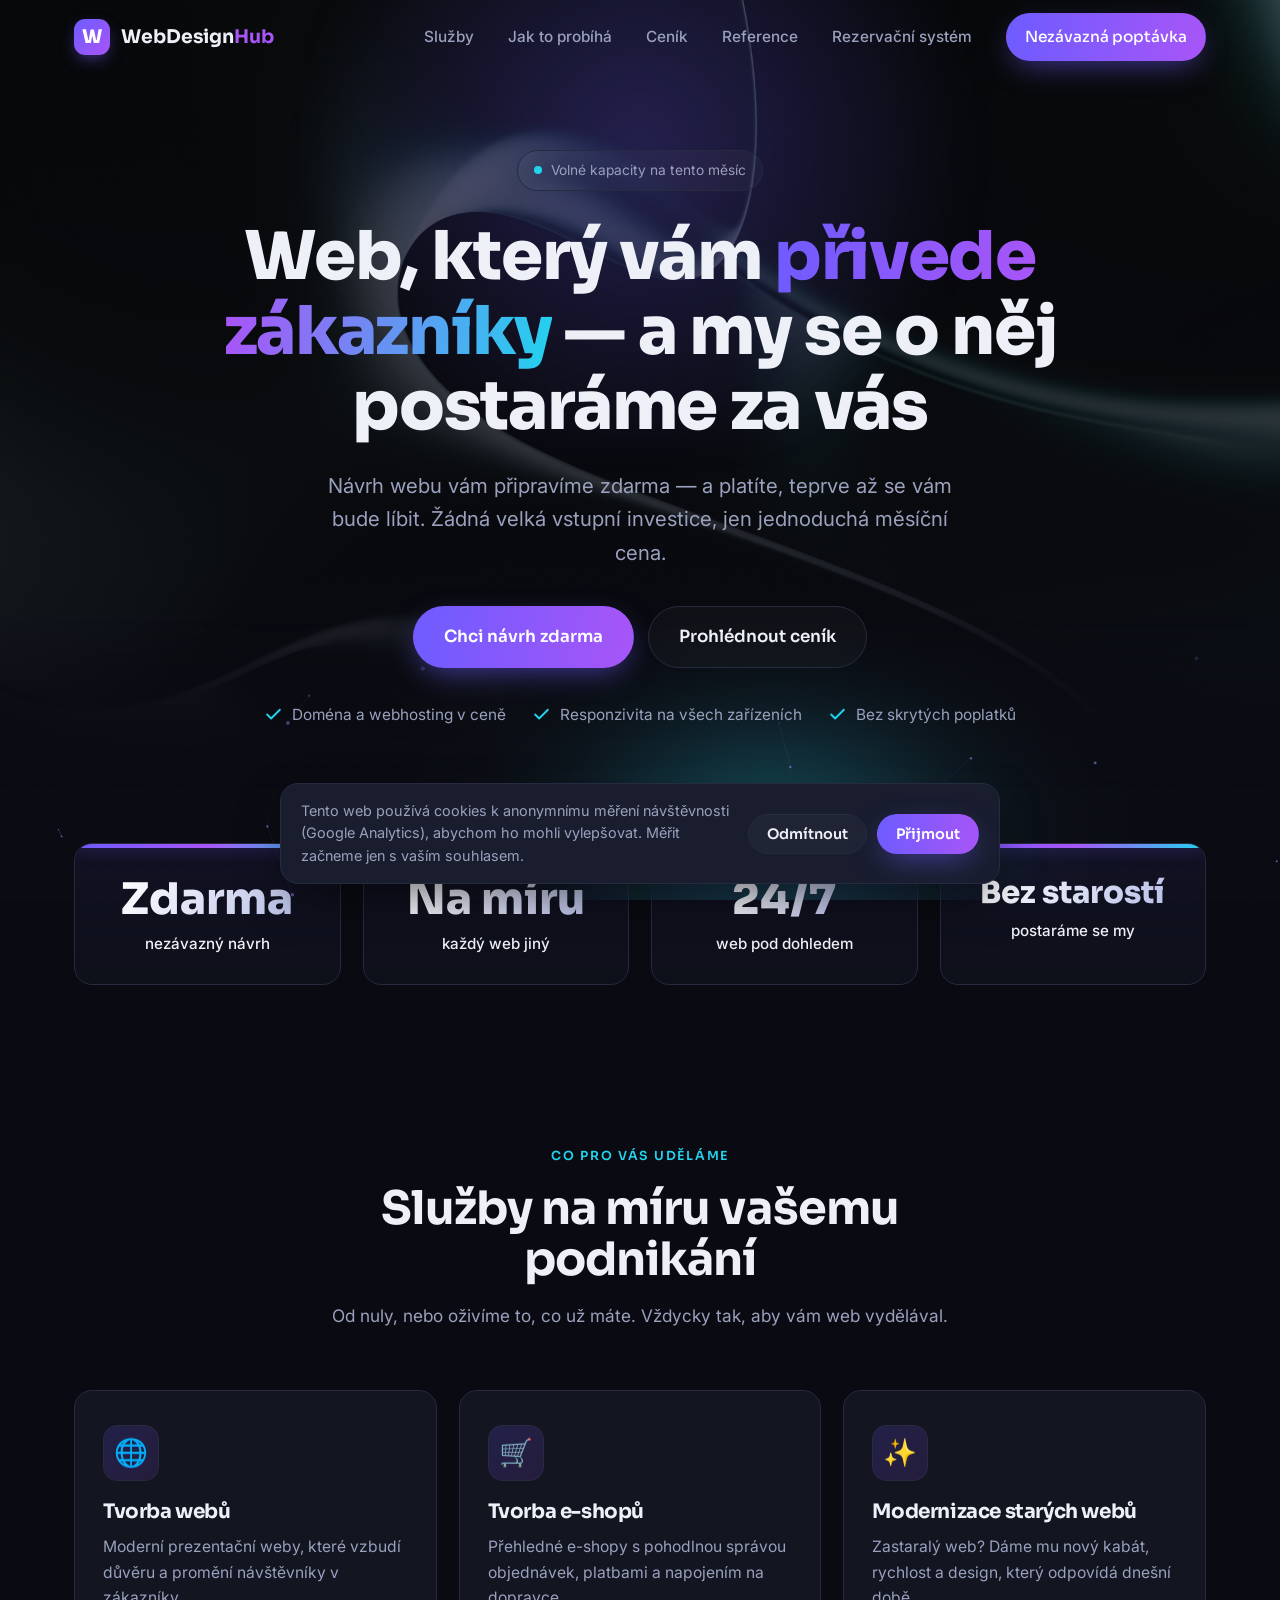
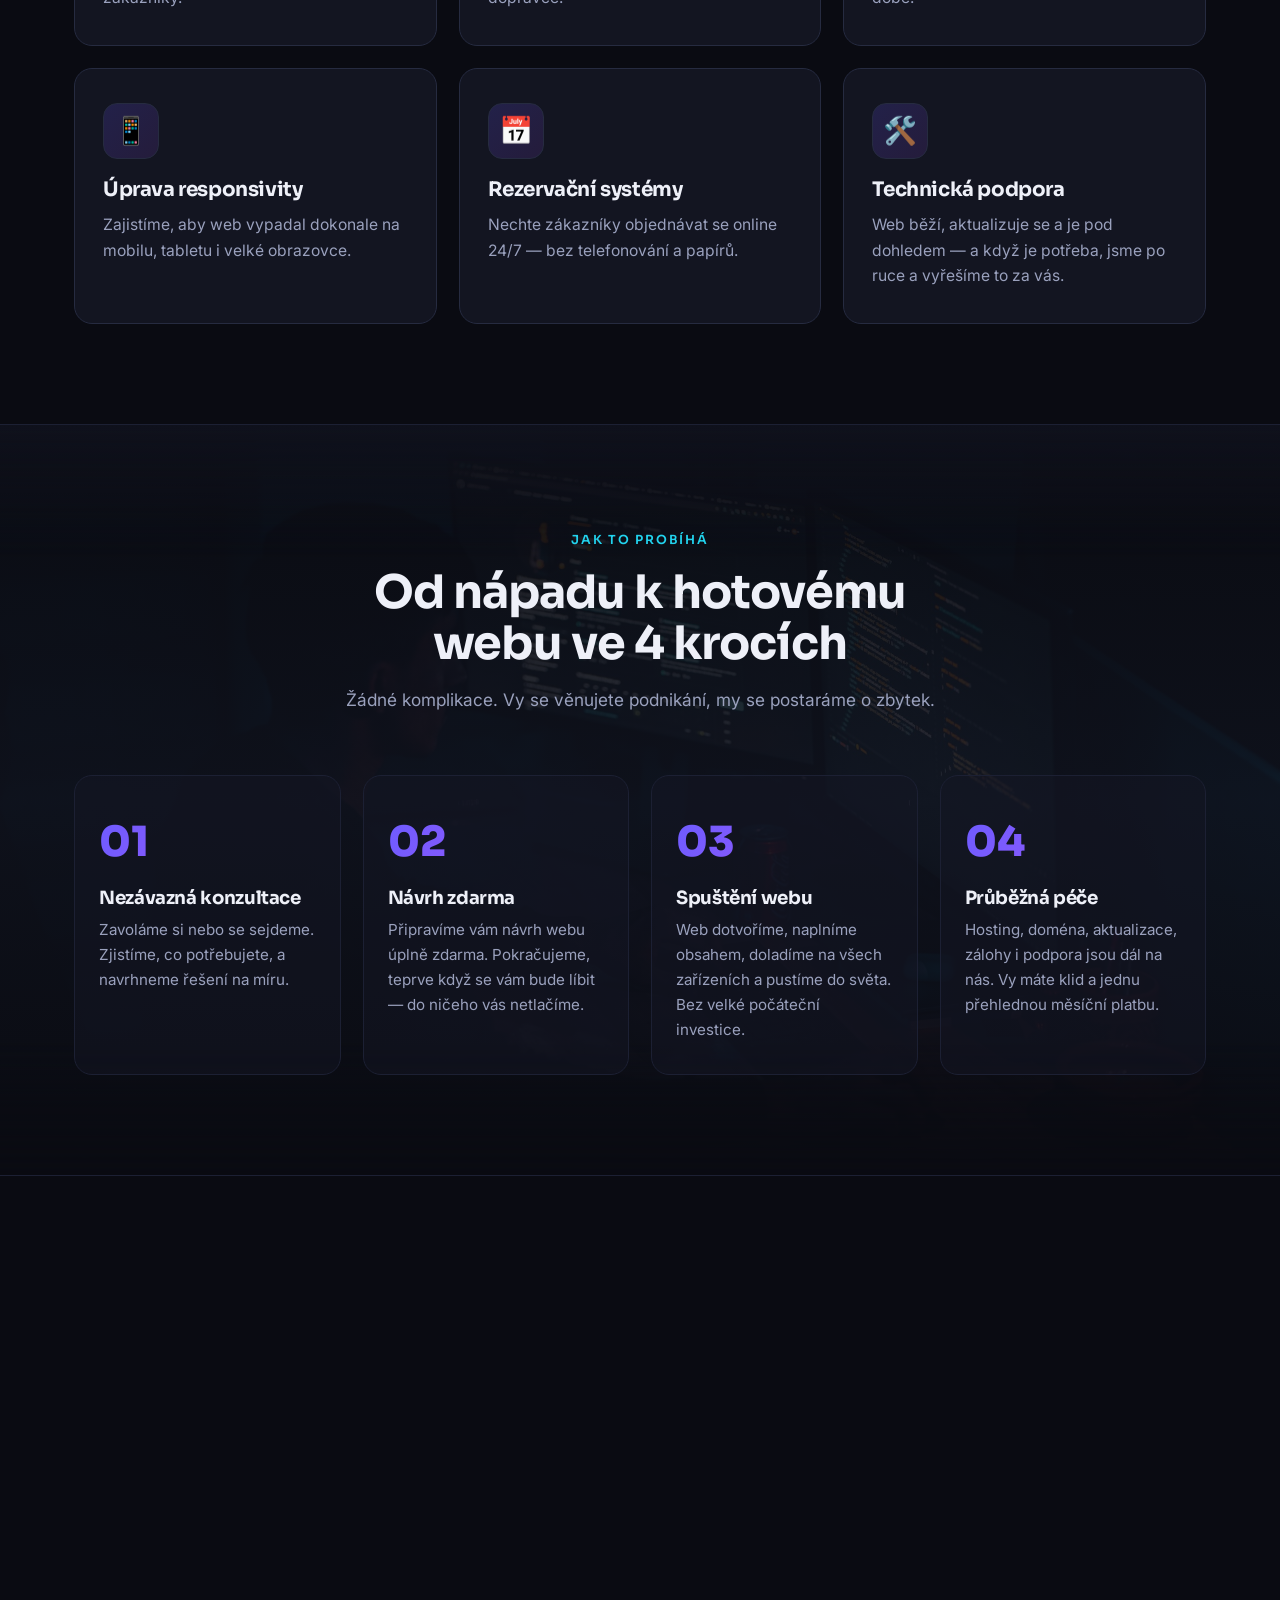
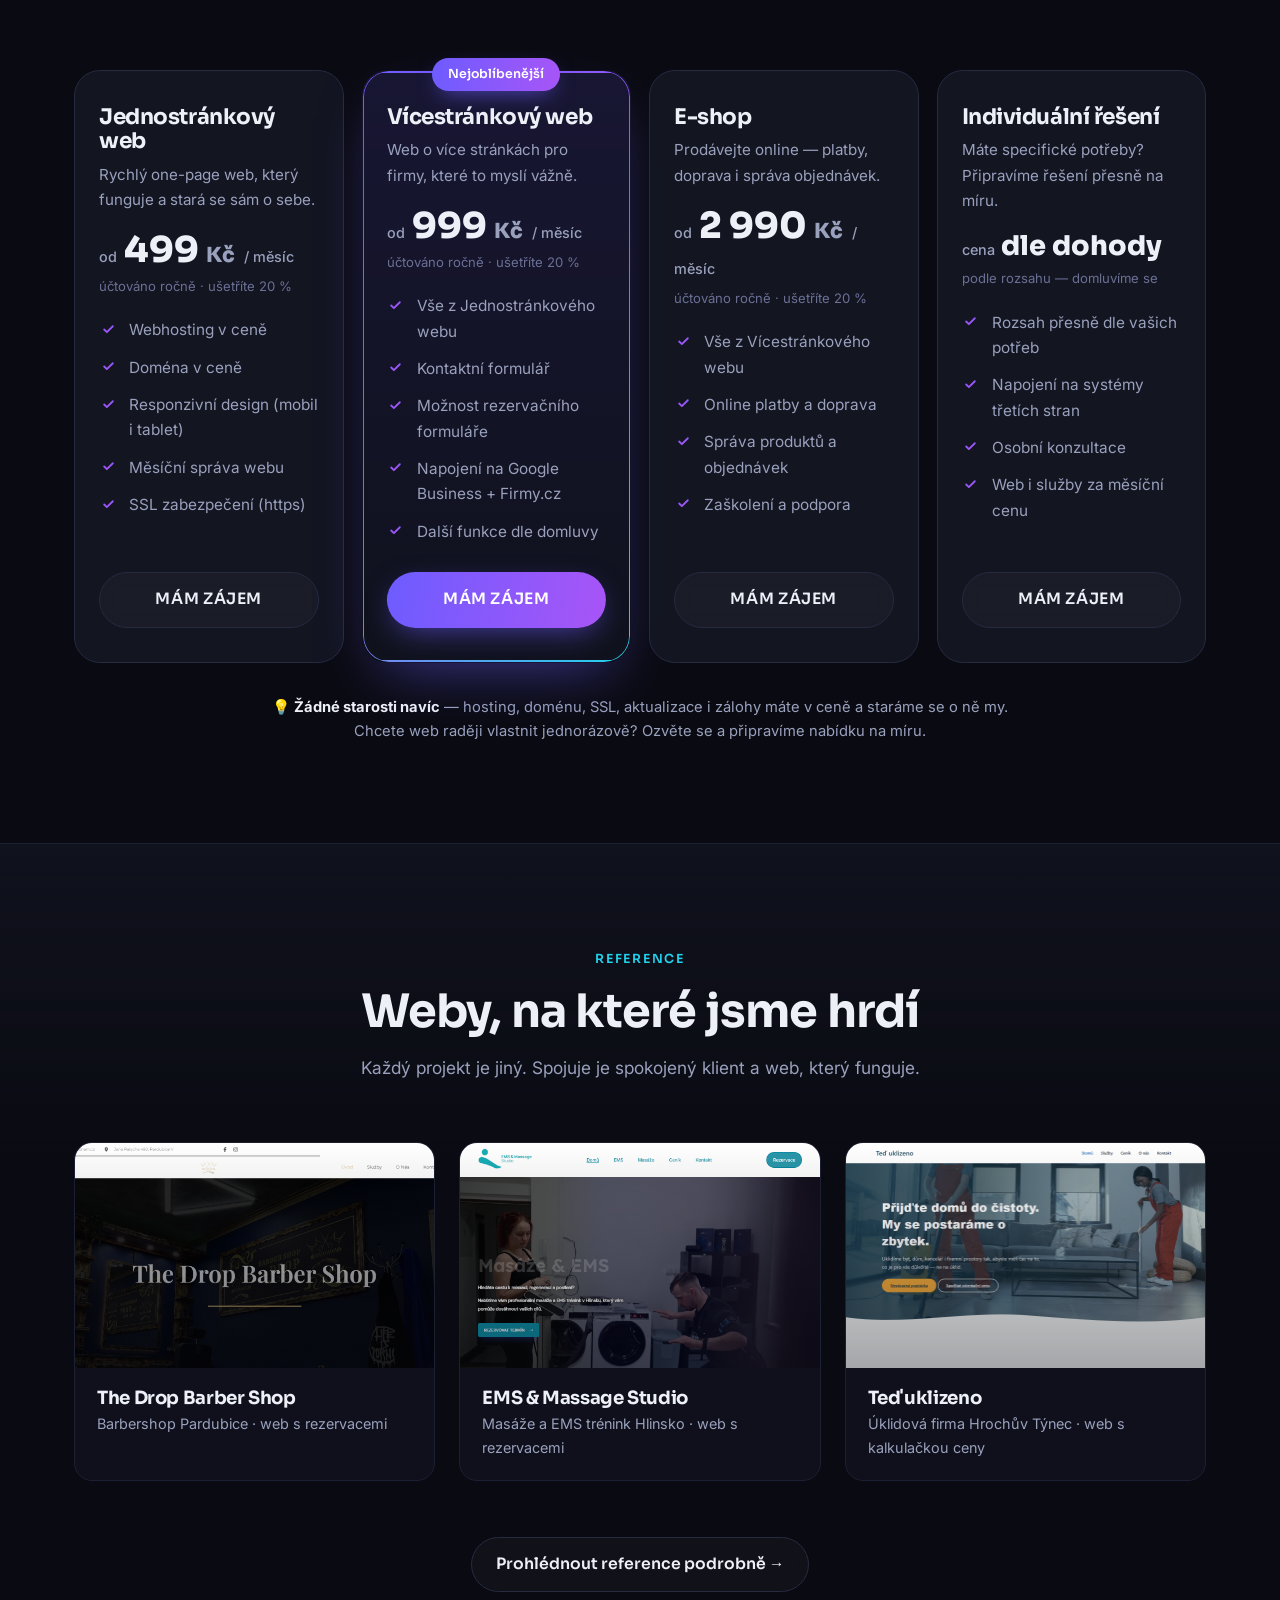
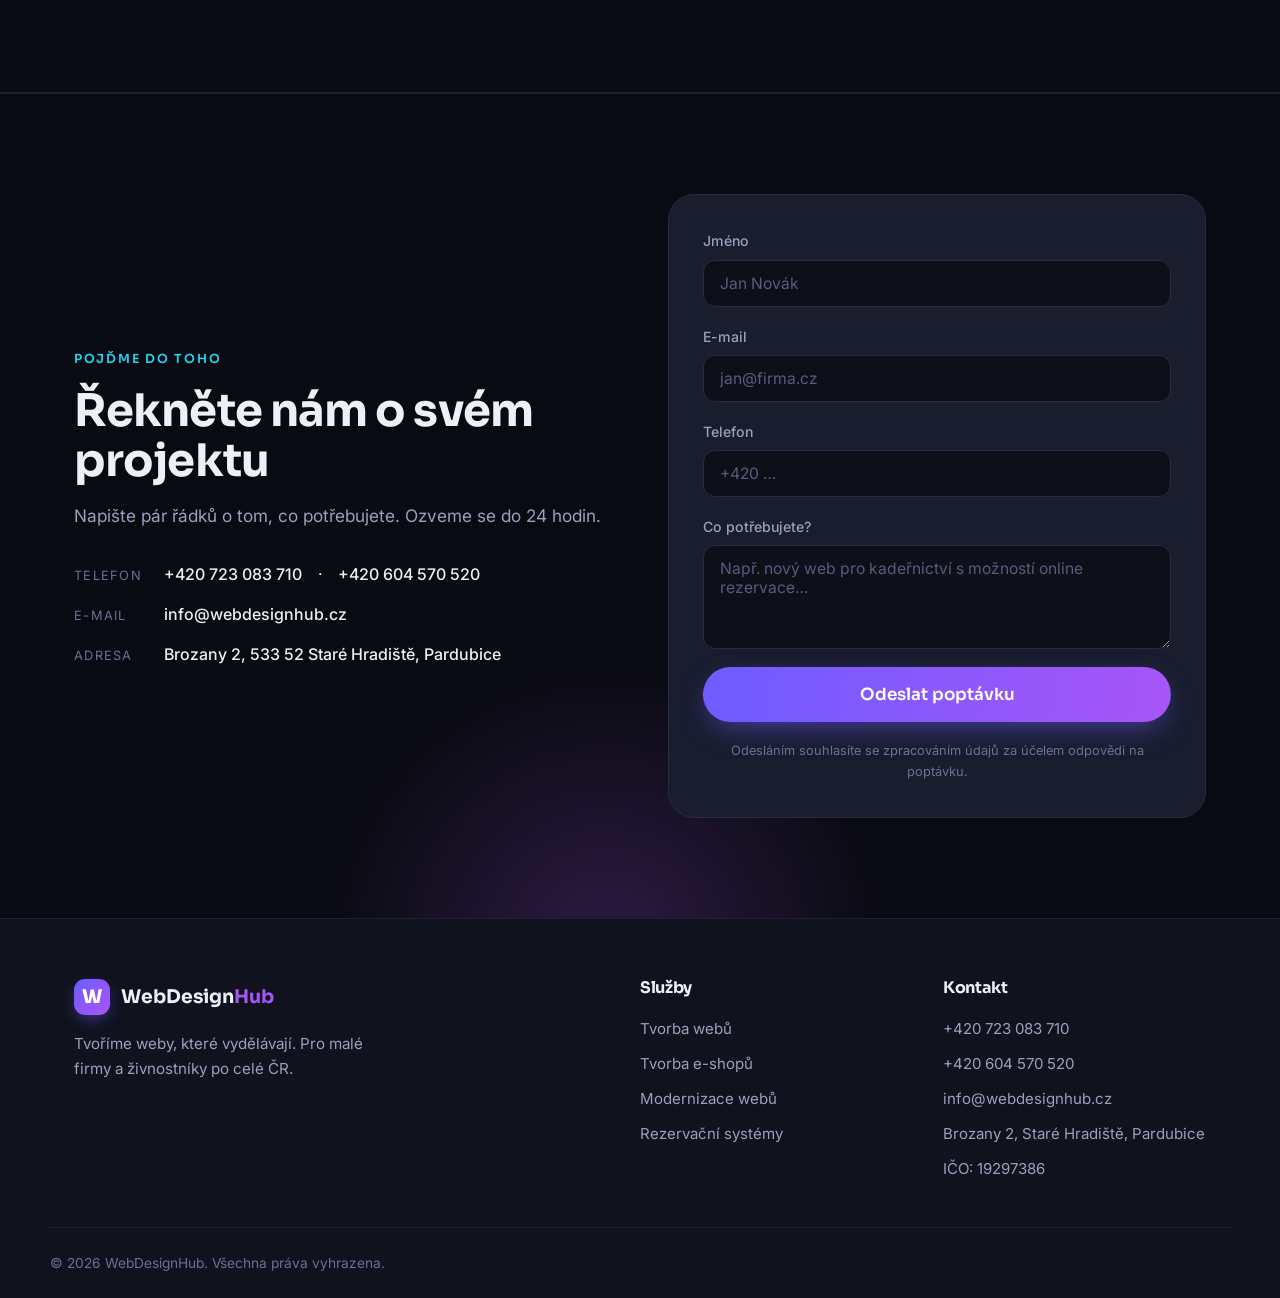
==== index.html @ 59ace0f0 "Reference: nova podstranka s weby v ramecku notebooku a mobilu - reference.html: kazdy web v ramecku" ====
<!DOCTYPE html>
<html lang="cs">
<head>
  <meta charset="UTF-8" />
  <meta name="viewport" content="width=device-width, initial-scale=1.0" />

  <!-- Google Consent Mode v2 (výchozí: odmítnuto) + GA4 -->
  <script>
    window.dataLayer = window.dataLayer || [];
    function gtag(){dataLayer.push(arguments);}
    gtag('consent', 'default', {
      'ad_storage': 'denied',
      'ad_user_data': 'denied',
      'ad_personalization': 'denied',
      'analytics_storage': 'denied',
      'wait_for_update': 500
    });
    // obnovit dřívější souhlas z tohoto prohlížeče
    try {
      if (localStorage.getItem('wdh_consent') === 'granted') {
        gtag('consent', 'update', {
          'ad_storage': 'granted', 'ad_user_data': 'granted',
          'ad_personalization': 'granted', 'analytics_storage': 'granted'
        });
      }
    } catch (e) {}
  </script>
  <script async src="https://www.googletagmanager.com/gtag/js?id=G-8NW5BPCKP9"></script>
  <script>
    gtag('js', new Date());
    gtag('config', 'G-8NW5BPCKP9');
  </script>

  <title>WebDesignHub — Weby, které přivádějí zákazníky | Tvorba webů Pardubice</title>
  <meta name="description" content="Weby a e-shopy pro malé firmy a živnostníky jako služba — hosting, správa i podpora za pevnou měsíční cenu. Nezávazný návrh zdarma. Už od 499 Kč/měsíc." />
  <link rel="canonical" href="https://webdesignhub.cz/" />
  <meta name="robots" content="index, follow, max-image-preview:large, max-snippet:-1" />
  <meta name="author" content="WebDesignHub" />
  <meta name="theme-color" content="#6d5cff" />

  <!-- Open Graph (Facebook, Messenger, LinkedIn…) -->
  <meta property="og:type" content="website" />
  <meta property="og:locale" content="cs_CZ" />
  <meta property="og:site_name" content="WebDesignHub" />
  <meta property="og:title" content="WebDesignHub — Weby, které přivádějí zákazníky" />
  <meta property="og:description" content="Weby a e-shopy pro malé firmy a živnostníky jako služba — hosting, správa i podpora za pevnou měsíční cenu. Nezávazný návrh zdarma. Už od 499 Kč/měsíc." />
  <meta property="og:url" content="https://webdesignhub.cz/" />
  <meta property="og:image" content="https://webdesignhub.cz/og-image.jpg" />
  <meta property="og:image:width" content="1200" />
  <meta property="og:image:height" content="630" />
  <meta property="og:image:alt" content="WebDesignHub — tvorba webů a e-shopů" />

  <!-- Twitter/X card -->
  <meta name="twitter:card" content="summary_large_image" />
  <meta name="twitter:title" content="WebDesignHub — Weby, které přivádějí zákazníky" />
  <meta name="twitter:description" content="Weby a e-shopy pro malé firmy a živnostníky jako služba. Nezávazný návrh zdarma. Už od 499 Kč/měsíc." />
  <meta name="twitter:image" content="https://webdesignhub.cz/og-image.jpg" />

  <!-- Geo -->
  <meta name="geo.region" content="CZ-53" />
  <meta name="geo.placename" content="Staré Hradiště, Pardubice" />
  <meta name="geo.position" content="50.0797;15.7906" />
  <meta name="ICBM" content="50.0797, 15.7906" />

  <link rel="icon" href="favicon.ico" sizes="any" />
  <link rel="icon" href="favicon.svg" type="image/svg+xml" />
  <link rel="icon" type="image/png" sizes="48x48" href="favicon-48.png" />
  <link rel="icon" type="image/png" sizes="96x96" href="favicon-96.png" />
  <link rel="apple-touch-icon" href="apple-touch-icon.png" />
  <link rel="preconnect" href="https://fonts.googleapis.com" />
  <link rel="preconnect" href="https://fonts.gstatic.com" crossorigin />
  <link href="https://fonts.googleapis.com/css2?family=Sora:wght@400;500;600;700;800&family=Inter:wght@400;500;600&display=swap" rel="stylesheet" />
  <link rel="stylesheet" href="assets/style.css?v=auto" />

  <!-- Strukturovaná data: lokální firma (Google rich results / lokální SEO) -->
  <script type="application/ld+json">
  {
    "@context": "https://schema.org",
    "@type": "ProfessionalService",
    "@id": "https://webdesignhub.cz/#organization",
    "name": "WebDesignHub",
    "url": "https://webdesignhub.cz/",
    "image": "https://webdesignhub.cz/og-image.jpg",
    "logo": "https://webdesignhub.cz/apple-touch-icon.png",
    "description": "Tvorba webů a e-shopů pro malé firmy a živnostníky jako služba — hosting, správa i podpora za pevnou měsíční cenu. Nezávazný návrh zdarma, už od 499 Kč/měsíc.",
    "telephone": "+420723083710",
    "email": "info@webdesignhub.cz",
    "priceRange": "od 499 Kč/měsíc",
    "currenciesAccepted": "CZK",
    "address": {
      "@type": "PostalAddress",
      "streetAddress": "Brozany 2",
      "addressLocality": "Staré Hradiště",
      "postalCode": "533 52",
      "addressRegion": "Pardubický kraj",
      "addressCountry": "CZ"
    },
    "geo": {
      "@type": "GeoCoordinates",
      "latitude": 50.0797,
      "longitude": 15.7906
    },
    "areaServed": {
      "@type": "Country",
      "name": "Česká republika"
    },
    "sameAs": [
      "https://www.instagram.com/webdesignhub.cz/",
      "https://www.facebook.com/profile.php?id=100093516031853"
    ],
    "identifier": {
      "@type": "PropertyValue",
      "name": "IČO",
      "value": "19297386"
    },
    "hasOfferCatalog": {
      "@type": "OfferCatalog",
      "name": "Služby WebDesignHub",
      "itemListElement": [
        { "@type": "Offer", "itemOffered": { "@type": "Service", "name": "Tvorba webů" } },
        { "@type": "Offer", "itemOffered": { "@type": "Service", "name": "Tvorba e-shopů" } },
        { "@type": "Offer", "itemOffered": { "@type": "Service", "name": "Modernizace starých webů" } },
        { "@type": "Offer", "itemOffered": { "@type": "Service", "name": "Rezervační systémy" } },
        { "@type": "Offer", "itemOffered": { "@type": "Service", "name": "Technická podpora webů" } }
      ]
    }
  }
  </script>
</head>
<body>

  <!-- ===== Animated background ===== -->
  <div class="bg" aria-hidden="true">
    <div class="bg__grid"></div>
    <div class="bg__aurora bg__aurora--1"></div>
    <div class="bg__aurora bg__aurora--2"></div>
    <div class="bg__aurora bg__aurora--3"></div>
    <canvas class="bg__canvas" id="fx"></canvas>
    <div class="bg__noise"></div>
    <div class="bg__spot" id="spot"></div>
  </div>

  <!-- ===== Navigation ===== -->
  <header class="nav" id="nav">
    <div class="container nav__inner">
      <a href="#top" class="brand">
        <span class="brand__mark">W</span>
        <span class="brand__text">WebDesign<strong>Hub</strong></span>
      </a>
      <nav class="nav__links" id="navLinks">
        <a href="#sluzby">Služby</a>
        <a href="#proces">Jak to probíhá</a>
        <a href="#cenik">Ceník</a>
        <a href="reference.html">Reference</a>
        <a href="rezervace.html">Rezervační systém</a>
        <a href="#kontakt" class="btn btn--sm btn--primary">Nezávazná poptávka</a>
      </nav>
      <button class="nav__toggle" id="navToggle" aria-label="Menu">
        <span></span><span></span><span></span>
      </button>
    </div>
  </header>

  <!-- ===== Hero ===== -->
  <section class="hero" id="top">
    <div class="hero__photo" aria-hidden="true"></div>
    <div class="hero__glow"></div>
    <div class="container hero__inner">
      <div class="hero__badge reveal">
        <span class="dot"></span> Volné kapacity na tento měsíc
      </div>
      <h1 class="hero__title reveal">
        Web, který vám <span class="grad">přivede zákazníky</span> — a my se o něj postaráme za vás
      </h1>
      <p class="hero__lead reveal">
        Návrh webu vám připravíme zdarma — a platíte, teprve až se vám bude líbit.
        Žádná velká vstupní investice, jen jednoduchá měsíční cena.
      </p>
      <div class="hero__cta reveal">
        <a href="#kontakt" class="btn btn--primary btn--lg">Chci návrh zdarma</a>
        <a href="#cenik" class="btn btn--ghost btn--lg">Prohlédnout ceník</a>
      </div>
      <ul class="hero__points reveal">
        <li><svg viewBox="0 0 24 24"><path d="M20 6 9 17l-5-5"/></svg> Doména a webhosting v ceně</li>
        <li><svg viewBox="0 0 24 24"><path d="M20 6 9 17l-5-5"/></svg> Responzivita na všech zařízeních</li>
        <li><svg viewBox="0 0 24 24"><path d="M20 6 9 17l-5-5"/></svg> Bez skrytých poplatků</li>
      </ul>
    </div>
  </section>

  <!-- ===== Stats ===== -->
  <section class="stats">
    <div class="container stats__grid">
      <div class="stat reveal"><span class="stat__num">Zdarma</span><p>nezávazný návrh</p></div>
      <div class="stat reveal"><span class="stat__num">Na míru</span><p>každý web jiný</p></div>
      <div class="stat reveal"><span class="stat__num">24/7</span><p>web pod dohledem</p></div>
      <div class="stat reveal"><span class="stat__num stat__num--word">Bez starostí</span><p>postaráme se my</p></div>
    </div>
  </section>

  <!-- ===== Services ===== -->
  <section class="section" id="sluzby">
    <div class="container">
      <div class="section__head reveal">
        <span class="eyebrow">Co pro vás uděláme</span>
        <h2>Služby na míru vašemu podnikání</h2>
        <p class="section__sub">Od nuly, nebo oživíme to, co už máte. Vždycky tak, aby vám web vydělával.</p>
      </div>
      <div class="cards">
        <article class="card reveal">
          <div class="card__icon">🌐</div>
          <h3>Tvorba webů</h3>
          <p>Moderní prezentační weby, které vzbudí důvěru a promění návštěvníky v zákazníky.</p>
        </article>
        <article class="card reveal">
          <div class="card__icon">🛒</div>
          <h3>Tvorba e-shopů</h3>
          <p>Přehledné e-shopy s pohodlnou správou objednávek, platbami a napojením na dopravce.</p>
        </article>
        <article class="card reveal">
          <div class="card__icon">✨</div>
          <h3>Modernizace starých webů</h3>
          <p>Zastaralý web? Dáme mu nový kabát, rychlost a design, který odpovídá dnešní době.</p>
        </article>
        <article class="card reveal">
          <div class="card__icon">📱</div>
          <h3>Úprava responsivity</h3>
          <p>Zajistíme, aby web vypadal dokonale na mobilu, tabletu i velké obrazovce.</p>
        </article>
        <article class="card reveal">
          <div class="card__icon">📅</div>
          <h3>Rezervační systémy</h3>
          <p>Nechte zákazníky objednávat se online 24/7 — bez telefonování a papírů.</p>
        </article>
        <article class="card reveal">
          <div class="card__icon">🛠️</div>
          <h3>Technická podpora</h3>
          <p>Web běží, aktualizuje se a je pod dohledem — a když je potřeba, jsme po ruce a vyřešíme to za vás.</p>
        </article>
      </div>
    </div>
  </section>

  <!-- ===== Process ===== -->
  <section class="section section--alt" id="proces">
    <div class="container">
      <div class="section__head reveal">
        <span class="eyebrow">Jak to probíhá</span>
        <h2>Od nápadu k hotovému webu ve 4 krocích</h2>
        <p class="section__sub">Žádné komplikace. Vy se věnujete podnikání, my se postaráme o zbytek.</p>
      </div>
      <div class="steps">
        <div class="step reveal"><span class="step__n">01</span><h3>Nezávazná konzultace</h3><p>Zavoláme si nebo se sejdeme. Zjistíme, co potřebujete, a navrhneme řešení na míru.</p></div>
        <div class="step reveal"><span class="step__n">02</span><h3>Návrh zdarma</h3><p>Připravíme vám návrh webu úplně zdarma. Pokračujeme, teprve když se vám bude líbit — do ničeho vás netlačíme.</p></div>
        <div class="step reveal"><span class="step__n">03</span><h3>Spuštění webu</h3><p>Web dotvoříme, naplníme obsahem, doladíme na všech zařízeních a pustíme do světa. Bez velké počáteční investice.</p></div>
        <div class="step reveal"><span class="step__n">04</span><h3>Průběžná péče</h3><p>Hosting, doména, aktualizace, zálohy i podpora jsou dál na nás. Vy máte klid a jednu přehlednou měsíční platbu.</p></div>
      </div>
    </div>
  </section>

  <!-- ===== Pricing ===== -->
  <section class="section" id="cenik">
    <div class="container">
      <div class="section__head reveal">
        <span class="eyebrow">Ceník</span>
        <h2>Web jako služba — jedna cena, žádné starosti</h2>
        <p class="section__sub">Nejdřív vám <strong>zdarma připravíme návrh</strong> — a teprve když se vám bude líbit, rozjedeme spolupráci. Pak platíte jednu přehlednou cenu a o web i vše kolem se staráme my. Při <strong>roční platbě ušetříte 20 %</strong>.</p>
      </div>

      <div class="billing reveal">
        <div class="billing__toggle" id="billingToggle" role="group" aria-label="Způsob platby">
          <button type="button" class="billing__opt" data-bill="m">Měsíčně</button>
          <button type="button" class="billing__opt is-active" data-bill="a">Ročně <span class="billing__save">ušetříte 20 %</span></button>
        </div>
      </div>

      <div class="pricing">
        <article class="plan reveal">
          <h3 class="plan__name">Jednostránkový web</h3>
          <p class="plan__desc">Rychlý one-page web, který funguje a stará se sám o sebe.</p>
          <div class="plan__price">
            <span class="plan__from">od</span>
            <span class="plan__amt" data-m="625" data-a="499">499</span>
            <span class="plan__cur">Kč</span>
            <span class="plan__per">/ měsíc</span>
          </div>
          <p class="plan__bill" data-m="účtováno měsíčně" data-a="účtováno ročně · ušetříte 20 %">účtováno ročně · ušetříte 20 %</p>
          <ul class="plan__list">
            <li>Webhosting v ceně</li>
            <li>Doména v ceně</li>
            <li>Responzivní design (mobil i tablet)</li>
            <li>Měsíční správa webu</li>
            <li>SSL zabezpečení (https)</li>
          </ul>
          <a href="#kontakt" class="btn btn--ghost btn--block">Mám zájem</a>
        </article>

        <article class="plan plan--featured reveal">
          <span class="plan__tag">Nejoblíbenější</span>
          <h3 class="plan__name">Vícestránkový web</h3>
          <p class="plan__desc">Web o více stránkách pro firmy, které to myslí vážně.</p>
          <div class="plan__price">
            <span class="plan__from">od</span>
            <span class="plan__amt" data-m="1 250" data-a="999">999</span>
            <span class="plan__cur">Kč</span>
            <span class="plan__per">/ měsíc</span>
          </div>
          <p class="plan__bill" data-m="účtováno měsíčně" data-a="účtováno ročně · ušetříte 20 %">účtováno ročně · ušetříte 20 %</p>
          <ul class="plan__list">
            <li>Vše z Jednostránkového webu</li>
            <li>Kontaktní formulář</li>
            <li>Možnost rezervačního formuláře</li>
            <li>Napojení na Google Business + Firmy.cz</li>
            <li>Další funkce dle domluvy</li>
          </ul>
          <a href="#kontakt" class="btn btn--primary btn--block">Mám zájem</a>
        </article>

        <article class="plan reveal">
          <h3 class="plan__name">E-shop</h3>
          <p class="plan__desc">Prodávejte online — platby, doprava i správa objednávek.</p>
          <div class="plan__price">
            <span class="plan__from">od</span>
            <span class="plan__amt" data-m="3 750" data-a="2 990">2 990</span>
            <span class="plan__cur">Kč</span>
            <span class="plan__per">/ měsíc</span>
          </div>
          <p class="plan__bill" data-m="účtováno měsíčně" data-a="účtováno ročně · ušetříte 20 %">účtováno ročně · ušetříte 20 %</p>
          <ul class="plan__list">
            <li>Vše z Vícestránkového webu</li>
            <li>Online platby a doprava</li>
            <li>Správa produktů a objednávek</li>
            <li>Zaškolení a podpora</li>
          </ul>
          <a href="#kontakt" class="btn btn--ghost btn--block">Mám zájem</a>
        </article>

        <article class="plan reveal">
          <h3 class="plan__name">Individuální řešení</h3>
          <p class="plan__desc">Máte specifické potřeby? Připravíme řešení přesně na míru.</p>
          <div class="plan__price plan__price--custom"><span class="plan__from">cena</span> dle dohody</div>
          <p class="plan__bill">podle rozsahu — domluvíme se</p>
          <ul class="plan__list">
            <li>Rozsah přesně dle vašich potřeb</li>
            <li>Napojení na systémy třetích stran</li>
            <li>Osobní konzultace</li>
            <li>Web i služby za měsíční cenu</li>
          </ul>
          <a href="#kontakt" class="btn btn--ghost btn--block">Mám zájem</a>
        </article>
      </div>

      <p class="pricing__note reveal">💡 <strong>Žádné starosti navíc</strong> — hosting, doménu, SSL, aktualizace i zálohy máte v ceně a staráme se o ně my. Chcete web raději vlastnit jednorázově? <a href="#kontakt">Ozvěte se</a> a připravíme nabídku na míru.</p>
    </div>
  </section>

  <!-- ===== References ===== -->
  <section class="section section--alt" id="reference">
    <div class="container">
      <div class="section__head reveal">
        <span class="eyebrow">Reference</span>
        <h2>Weby, na které jsme hrdí</h2>
        <p class="section__sub">Každý projekt je jiný. Spojuje je spokojený klient a web, který funguje.</p>
      </div>
      <div class="refs">
        <a class="ref reveal" href="https://thedropbs.cz" target="_blank" rel="noopener">
          <div class="ref__thumb"><img src="assets/img/ref-thedrop.png" alt="The Drop Barber Shop – náhled webu" loading="lazy" /></div>
          <div class="ref__body"><h3>The Drop Barber Shop</h3><p>Barbershop Pardubice · web s rezervacemi</p></div>
        </a>
        <a class="ref reveal" href="https://ems-masaze-hlinsko.cz" target="_blank" rel="noopener">
          <div class="ref__thumb"><img src="assets/img/ref-ems.png" alt="EMS &amp; Massage Studio Hlinsko – náhled webu" loading="lazy" /></div>
          <div class="ref__body"><h3>EMS &amp; Massage Studio</h3><p>Masáže a EMS trénink Hlinsko · web s rezervacemi</p></div>
        </a>
        <a class="ref reveal" href="https://teduklizeno.cz" target="_blank" rel="noopener">
          <div class="ref__thumb"><img src="assets/img/ref-teduklizeno.png" alt="Teď uklizeno – náhled webu" loading="lazy" /></div>
          <div class="ref__body"><h3>Teď uklizeno</h3><p>Úklidová firma Hrochův Týnec · web s kalkulačkou ceny</p></div>
        </a>
      </div>
      <div class="refs-cta reveal"><a href="reference.html" class="btn btn--ghost">Prohlédnout reference podrobně →</a></div>
    </div>
  </section>

  <!-- ===== Contact / CTA ===== -->
  <section class="cta" id="kontakt">
    <div class="cta__glow"></div>
    <div class="container cta__inner">
      <div class="cta__text reveal">
        <span class="eyebrow">Pojďme do toho</span>
        <h2>Řekněte nám o svém projektu</h2>
        <p>Napište pár řádků o tom, co potřebujete. Ozveme se do 24 hodin.</p>
        <ul class="contact">
          <li><span>Telefon</span><a href="tel:+420723083710">+420 723 083 710</a> · <a href="tel:+420604570520">+420 604 570 520</a></li>
          <li><span>E-mail</span><a href="mailto:info@webdesignhub.cz">info@webdesignhub.cz</a></li>
          <li><span>Adresa</span><a>Brozany 2, 533 52 Staré Hradiště, Pardubice</a></li>
        </ul>
      </div>
      <form class="form reveal" id="poptavka" novalidate>
        <input type="hidden" name="access_key" value="7fbe71dc-7d8c-4387-b674-94c24d8f2ee4" />
        <input type="hidden" name="subject" value="Nová poptávka z webu WebDesignHub" />
        <input type="hidden" name="from_name" value="WebDesignHub — web" />
        <input type="checkbox" name="botcheck" tabindex="-1" autocomplete="off" aria-hidden="true" style="position:absolute;left:-9999px" />
        <div class="field">
          <label for="jmeno">Jméno</label>
          <input id="jmeno" name="jmeno" type="text" placeholder="Jan Novák" required />
        </div>
        <div class="field">
          <label for="email">E-mail</label>
          <input id="email" name="email" type="email" placeholder="jan@firma.cz" required />
        </div>
        <div class="field">
          <label for="telefon">Telefon</label>
          <input id="telefon" name="telefon" type="tel" placeholder="+420 …" />
        </div>
        <div class="field">
          <label for="zprava">Co potřebujete?</label>
          <textarea id="zprava" name="zprava" rows="4" placeholder="Např. nový web pro kadeřnictví s možností online rezervace…" required></textarea>
        </div>
        <button type="submit" class="btn btn--primary btn--block btn--lg">Odeslat poptávku</button>
        <p class="form__note">Odesláním souhlasíte se zpracováním údajů za účelem odpovědi na poptávku.</p>
        <p class="form__ok" id="formOk" hidden>Díky! Zpráva odešla — ozveme se do 24 hodin. 🎉</p>
        <p class="form__err" id="formErr" hidden style="color:#ff6b6b">Zprávu se nepodařilo odeslat. Zkuste to prosím znovu, nebo nám napište přímo na e-mail.</p>
      </form>
    </div>
  </section>

  <!-- ===== Footer ===== -->
  <footer class="footer">
    <div class="container footer__inner">
      <div class="footer__brand">
        <a href="#top" class="brand"><span class="brand__mark">W</span><span class="brand__text">WebDesign<strong>Hub</strong></span></a>
        <p>Tvoříme weby, které vydělávají. Pro malé firmy a živnostníky po celé ČR.</p>
      </div>
      <div class="footer__col">
        <h4>Služby</h4>
        <a href="#sluzby">Tvorba webů</a>
        <a href="#sluzby">Tvorba e-shopů</a>
        <a href="#sluzby">Modernizace webů</a>
        <a href="rezervace.html">Rezervační systémy</a>
      </div>
      <div class="footer__col">
        <h4>Kontakt</h4>
        <a href="tel:+420723083710">+420 723 083 710</a>
        <a href="tel:+420604570520">+420 604 570 520</a>
        <a href="mailto:info@webdesignhub.cz">info@webdesignhub.cz</a>
        <a>Brozany 2, Staré Hradiště, Pardubice</a>
        <a>IČO: 19297386</a>
      </div>
    </div>
    <div class="container footer__bottom">
      <p>© <span id="year">2026</span> WebDesignHub. Všechna práva vyhrazena.</p>
    </div>
  </footer>

  <!-- ===== Cookie lišta (souhlas s měřením) ===== -->
  <div class="cookie" id="cookie" role="dialog" aria-label="Souhlas s cookies" hidden>
    <p class="cookie__text">Tento web používá cookies k anonymnímu měření návštěvnosti (Google Analytics), abychom ho mohli vylepšovat. Měřit začneme jen s vaším souhlasem.</p>
    <div class="cookie__btns">
      <button type="button" class="btn btn--ghost btn--sm" id="cookieDecline">Odmítnout</button>
      <button type="button" class="btn btn--primary btn--sm" id="cookieAccept">Přijmout</button>
    </div>
  </div>

  <script src="assets/main.js?v=auto"></script>
</body>
</html>
---- assets/style.css ----
/* ===== Design tokens ===== */
:root{
  --bg:        #0a0b12;
  --bg-2:      #10121d;
  --surface:   #14172480;
  --surface-2: #191d2e;
  --line:      #262b40;
  --line-soft: #1c2033;
  --text:      #eef0f8;
  --muted:     #9aa1bd;
  --faint:     #6b7095;
  --brand:     #6d5cff;
  --brand-2:   #a855f7;
  --accent:    #22d3ee;
  --glow:      #6d5cff;
  --radius:    18px;
  --radius-lg: 26px;
  --maxw:      1180px;
  --ease:      cubic-bezier(.22,.61,.36,1);
}

*,*::before,*::after{ box-sizing:border-box; margin:0; padding:0; }

html{ scroll-behavior:smooth; -webkit-text-size-adjust:100%; }

body{
  font-family:'Inter',system-ui,sans-serif;
  background:var(--bg);
  color:var(--text);
  line-height:1.65;
  overflow-x:hidden;
  -webkit-font-smoothing:antialiased;
}

/* ===== Animated background system ===== */
/* isolate + own GPU layer so scrolling content never forces the fixed bg
   (with its blends/blurs) to repaint — this is what keeps scroll smooth */
.bg{ position:fixed; inset:0; z-index:-1; overflow:hidden; pointer-events:none; background:var(--bg);
  isolation:isolate; transform:translateZ(0); will-change:transform; contain:strict; }
.bg > *{ position:absolute; }

/* perspective grid */
.bg__grid{
  inset:-2px;
  background-image:
    linear-gradient(rgba(109,92,255,.08) 1px, transparent 1px),
    linear-gradient(90deg, rgba(109,92,255,.08) 1px, transparent 1px);
  background-size:64px 64px;
  -webkit-mask-image:radial-gradient(120% 90% at 50% 0%, #000 20%, transparent 72%);
  mask-image:radial-gradient(120% 90% at 50% 0%, #000 20%, transparent 72%);
  /* mřížka staticky kvůli výkonu (animace background-position sekala) */
}
@keyframes gridPan{ to{ background-position:64px 64px, 64px 64px; } }

/* drifting aurora blobs */
.bg__aurora{ border-radius:50%; filter:blur(70px); opacity:.55; mix-blend-mode:screen; will-change:transform; }
.bg__aurora--1{ width:640px; height:640px; top:-160px; left:-120px;
  background:radial-gradient(circle, #6d5cff, transparent 65%); }
.bg__aurora--2{ width:560px; height:560px; top:-60px; right:-140px;
  background:radial-gradient(circle, #a855f7, transparent 65%); }
.bg__aurora--3{ width:520px; height:520px; bottom:-200px; left:40%;
  background:radial-gradient(circle, #22d3ee, transparent 65%); opacity:.4; }
@keyframes drift1{ 50%{ transform:translate(140px,90px) scale(1.15); } }
@keyframes drift2{ 50%{ transform:translate(-120px,120px) scale(1.1); } }
@keyframes drift3{ 50%{ transform:translate(80px,-90px) scale(1.2); } }

/* particle canvas */
.bg__canvas{ inset:0; width:100%; height:100%; opacity:.9; }

/* film grain */
.bg__noise{ inset:0; opacity:.04; mix-blend-mode:overlay;
  background-image:url("data:image/svg+xml,%3Csvg xmlns='http://www.w3.org/2000/svg' width='140' height='140'%3E%3Cfilter id='n'%3E%3CfeTurbulence type='fractalNoise' baseFrequency='.85' numOctaves='2'/%3E%3C/filter%3E%3Crect width='100%25' height='100%25' filter='url(%23n)'/%3E%3C/svg%3E"); }

/* cursor spotlight */
.bg__spot{ top:0; left:0; width:520px; height:520px; margin:-260px 0 0 -260px; border-radius:50%;
  background:radial-gradient(circle, rgba(109,92,255,.16), transparent 60%);
  transform:translate(-100vw,-100vh); transition:opacity .4s; opacity:0; }

.container{ width:100%; max-width:var(--maxw); margin-inline:auto; padding-inline:24px; }

h1,h2,h3,h4{ font-family:'Sora',sans-serif; line-height:1.12; letter-spacing:-.02em; font-weight:700; }

a{ color:inherit; text-decoration:none; }

.grad{
  background:linear-gradient(100deg,var(--brand) 0%,var(--brand-2) 45%,var(--accent) 100%);
  -webkit-background-clip:text; background-clip:text; color:transparent;
}

.eyebrow{
  display:inline-block; font-family:'Sora',sans-serif; font-weight:600;
  font-size:.78rem; letter-spacing:.14em; text-transform:uppercase;
  color:var(--accent); margin-bottom:16px;
}

/* ===== Buttons ===== */
.btn{
  --pad:14px 24px;
  display:inline-flex; align-items:center; justify-content:center; gap:8px;
  font-family:'Sora',sans-serif; font-weight:600; font-size:.98rem;
  padding:var(--pad); border-radius:999px; border:1px solid transparent;
  cursor:pointer; transition:transform .25s var(--ease), box-shadow .25s var(--ease), background .25s, border-color .25s;
  white-space:nowrap;
}
.btn--sm{ --pad:10px 18px; font-size:.9rem; }
.btn--lg{ --pad:16px 30px; font-size:1.05rem; }
.btn--block{ display:flex; width:100%; }
.btn--primary{
  color:#fff;
  background:linear-gradient(100deg,var(--brand),var(--brand-2));
  box-shadow:0 10px 30px -8px rgba(109,92,255,.6);
}
.btn--primary:hover{ transform:translateY(-2px); box-shadow:0 16px 40px -8px rgba(109,92,255,.75); }
.btn--ghost{
  color:var(--text); background:rgba(255,255,255,.03); border-color:var(--line);
  backdrop-filter:blur(8px);
}
.btn--ghost:hover{ border-color:var(--brand); transform:translateY(-2px); background:rgba(109,92,255,.08); }

/* ===== Navigation ===== */
.nav{
  position:fixed; inset:0 0 auto 0; z-index:50;
  transition:background .3s, border-color .3s, backdrop-filter .3s;
  border-bottom:1px solid transparent;
}
.nav.is-scrolled{
  background:rgba(10,11,18,.72);
  backdrop-filter:blur(14px) saturate(140%);
  border-bottom-color:var(--line-soft);
}
.nav__inner{ display:flex; align-items:center; justify-content:space-between; height:74px; }
.brand{ display:flex; align-items:center; gap:11px; font-family:'Sora',sans-serif; font-weight:700; font-size:1.18rem; }
.brand__mark{
  display:grid; place-items:center; width:36px; height:36px; border-radius:11px;
  background:linear-gradient(135deg,var(--brand),var(--brand-2));
  color:#fff; font-weight:800; box-shadow:0 6px 18px -6px rgba(109,92,255,.8);
}
.brand__text strong{ color:var(--brand-2); }
.nav__links{ display:flex; align-items:center; gap:34px; }
.nav__links a{ font-size:.96rem; color:var(--muted); font-weight:500; transition:color .2s; }
.nav__links a:hover{ color:var(--text); }
.nav__links a.btn{ color:#fff; }
.nav__toggle{ display:none; flex-direction:column; gap:5px; background:none; border:0; cursor:pointer; padding:8px; }
.nav__toggle span{ width:26px; height:2px; background:var(--text); border-radius:2px; transition:.3s; }

/* ===== Hero ===== */
.hero{ position:relative; padding:150px 0 60px; overflow:hidden; }
.hero__glow{
  position:absolute; top:-20%; left:50%; translate:-50% 0;
  width:900px; height:600px; pointer-events:none;
  background:radial-gradient(circle,rgba(109,92,255,.28),transparent 62%);
  filter:blur(20px);
}
/* hero background photo */
.hero__photo{ position:absolute; inset:0; z-index:0; pointer-events:none;
  background:
    radial-gradient(100% 82% at 50% 22%, rgba(10,11,18,.32), transparent 68%),
    linear-gradient(180deg, rgba(10,11,18,.5) 0%, rgba(10,11,18,.72) 55%, var(--bg) 100%),
    url('img/abstract1.jpg') center/cover no-repeat;
  -webkit-mask-image:linear-gradient(180deg,#000 78%,transparent 100%);
  mask-image:linear-gradient(180deg,#000 78%,transparent 100%);
}

.hero__inner{ position:relative; text-align:center; max-width:900px; z-index:2; will-change:transform; }

/* floating geometric shapes */
.hero__shapes{ position:absolute; inset:0; z-index:1; pointer-events:none; }
.shape{ position:absolute; display:block; will-change:transform; }
.shape--ring{ top:20%; left:9%; width:120px; height:120px; border-radius:50%; border:1.5px solid rgba(109,92,255,.5); box-shadow:0 0 40px rgba(109,92,255,.25) inset; animation:float 9s ease-in-out infinite; }
.shape--orb{ top:60%; left:15%; width:74px; height:74px; border-radius:50%; background:linear-gradient(135deg,#6d5cff,#a855f7); box-shadow:0 20px 50px -10px rgba(109,92,255,.7); animation:float 11s ease-in-out infinite reverse; }
.shape--tri{ top:24%; right:11%; width:0; height:0; border-left:34px solid transparent; border-right:34px solid transparent; border-bottom:58px solid rgba(34,211,238,.4); filter:drop-shadow(0 10px 24px rgba(34,211,238,.35)); animation:spin 18s linear infinite; }
.shape--dot{ top:68%; right:16%; width:16px; height:16px; border-radius:50%; background:#22d3ee; box-shadow:0 0 24px 4px rgba(34,211,238,.7); animation:float 7s ease-in-out infinite; }
.shape--blur{ top:14%; right:30%; width:150px; height:150px; border-radius:42% 58% 63% 37% / 43% 38% 62% 57%; background:linear-gradient(135deg,rgba(168,85,247,.5),rgba(34,211,238,.35)); filter:blur(6px); animation:morph 16s ease-in-out infinite; }
@keyframes float{ 50%{ transform:translateY(-30px); } }
@keyframes spin{ to{ transform:rotate(360deg); } }
@keyframes morph{
  0%,100%{ border-radius:42% 58% 63% 37% / 43% 38% 62% 57%; transform:translateY(0) rotate(0); }
  50%{ border-radius:63% 37% 38% 62% / 58% 63% 37% 42%; transform:translateY(-24px) rotate(20deg); }
}
.hero__badge{
  display:inline-flex; align-items:center; gap:9px;
  padding:8px 16px; border-radius:999px; border:1px solid var(--line);
  background:rgba(255,255,255,.03); font-size:.86rem; color:var(--muted); margin-bottom:28px;
}
.hero__badge .dot{ width:8px; height:8px; border-radius:50%; background:#22d3ee; box-shadow:0 0 0 0 rgba(34,211,238,.6); animation:pulse 2s infinite; }
@keyframes pulse{ 70%{ box-shadow:0 0 0 8px rgba(34,211,238,0);} 100%{box-shadow:0 0 0 0 rgba(34,211,238,0);} }
.hero__title{ font-size:clamp(2.3rem,5.4vw,4.2rem); font-weight:800; margin-bottom:24px; }
.hero__lead{ font-size:clamp(1.05rem,1.6vw,1.28rem); color:var(--muted); max-width:640px; margin:0 auto 36px; }
.hero__cta{ display:flex; gap:14px; justify-content:center; flex-wrap:wrap; margin-bottom:34px; }
.hero__points{ display:flex; gap:26px; justify-content:center; flex-wrap:wrap; list-style:none; }
.hero__points li{ display:flex; align-items:center; gap:9px; color:var(--muted); font-size:.96rem; }
.hero__points svg{ width:19px; height:19px; fill:none; stroke:#22d3ee; stroke-width:2.4; stroke-linecap:round; stroke-linejoin:round; }

/* marquee */
.marquee{ margin-top:66px; border-block:1px solid var(--line-soft); overflow:hidden; padding:16px 0; -webkit-mask-image:linear-gradient(90deg,transparent,#000 10%,#000 90%,transparent); mask-image:linear-gradient(90deg,transparent,#000 10%,#000 90%,transparent); }
.marquee__track{ display:flex; width:max-content; animation:scroll 100s linear infinite; }
.marquee__track span{ font-family:'Sora',sans-serif; font-weight:600; font-size:1.15rem; color:var(--faint); margin-right:34px; }
.marquee__track span:nth-child(even){ color:var(--brand-2); }
@keyframes scroll{ to{ transform:translateX(-50%);} }

/* ===== Stats ===== */
.stats{ padding:56px 0; }
.stats__grid{ display:grid; grid-template-columns:repeat(4,1fr); gap:22px; }
.stat{ position:relative; text-align:center; padding:32px 18px 28px; border:1px solid var(--line); border-radius:var(--radius); background:linear-gradient(180deg, rgba(109,92,255,.07), rgba(20,23,36,.45)); overflow:hidden; transition:transform .35s var(--ease), border-color .35s, box-shadow .35s; }
.stat::before{ content:""; position:absolute; inset:0 0 auto 0; height:4px; background:linear-gradient(90deg, var(--brand), var(--brand-2), var(--accent)); box-shadow:0 0 16px rgba(109,92,255,.55); }
.stat:hover{ transform:translateY(-5px); border-color:rgba(109,92,255,.5); box-shadow:0 22px 45px -24px rgba(109,92,255,.6); }
.stat__num{ font-family:'Sora',sans-serif; font-weight:800; font-size:clamp(2rem,3.4vw,2.8rem); line-height:1.08; white-space:nowrap; background:linear-gradient(120deg,#fff,#b9c0e8); -webkit-background-clip:text; background-clip:text; color:transparent; }
.stat__num--word{ font-size:clamp(1.4rem,2.4vw,2.1rem); white-space:nowrap; }
.stat p{ color:var(--text); font-weight:500; font-size:.95rem; margin-top:8px; }

/* ===== Sections ===== */
.section{ padding:100px 0; }
.section--alt{ background:linear-gradient(180deg,var(--bg-2),transparent 40%); border-block:1px solid var(--line-soft); }

/* subtle code-photo texture behind the process section */
#proces{ position:relative; overflow:hidden; }
#proces > .container{ position:relative; z-index:1; }
#proces::before{ content:""; position:absolute; inset:0; z-index:0;
  background:
    linear-gradient(180deg, rgba(10,11,18,.93) 0%, rgba(16,18,29,.88) 50%, rgba(10,11,18,.95) 100%),
    url('img/desk3.jpg') center/cover no-repeat;
  -webkit-mask-image:linear-gradient(180deg,transparent,#000 18%,#000 82%,transparent);
  mask-image:linear-gradient(180deg,transparent,#000 18%,#000 82%,transparent);
}
.section__head{ max-width:660px; margin:0 auto 60px; text-align:center; }
.section__head h2{ font-size:clamp(1.9rem,3.6vw,2.9rem); margin-bottom:16px; }
.section__sub{ color:var(--muted); font-size:1.08rem; }

/* ===== Services cards ===== */
.cards{ display:grid; grid-template-columns:repeat(3,1fr); gap:22px; }
.card{
  position:relative; padding:34px 28px; border-radius:var(--radius);
  border:1px solid var(--line); background:rgba(20,23,36,.9);
  overflow:hidden;
  transition:transform .35s var(--ease), border-color .35s;
}
.card::after{ content:""; position:absolute; inset:0; border-radius:inherit; padding:1px; background:linear-gradient(130deg,var(--brand),transparent 40%); -webkit-mask:linear-gradient(#000 0 0) content-box,linear-gradient(#000 0 0); -webkit-mask-composite:xor; mask-composite:exclude; opacity:0; transition:opacity .35s; }
.card:hover{ transform:translateY(-6px); border-color:transparent; }
.card:hover::after{ opacity:1; }
.card__icon{ width:56px; height:56px; display:grid; place-items:center; font-size:1.7rem; border-radius:14px; background:linear-gradient(135deg,rgba(109,92,255,.18),rgba(168,85,247,.12)); border:1px solid var(--line); margin-bottom:20px; }
.card h3{ font-size:1.25rem; margin-bottom:10px; }
.card p{ color:var(--muted); font-size:.98rem; }

/* ===== Process steps ===== */
.steps{ display:grid; grid-template-columns:repeat(4,1fr); gap:22px; counter-reset:step; }
.step{ position:relative; padding:32px 24px; border-radius:var(--radius); border:1px solid var(--line-soft); background:var(--surface); }
.step__n{ font-family:'Sora',sans-serif; font-weight:800; font-size:2.6rem; background:linear-gradient(120deg,var(--brand),var(--brand-2)); -webkit-background-clip:text; background-clip:text; color:transparent; display:block; margin-bottom:12px; }
.step h3{ font-size:1.14rem; margin-bottom:8px; }
.step p{ color:var(--muted); font-size:.95rem; }

/* ===== Pricing ===== */
/* billing toggle (měsíčně / ročně) */
.billing{ display:flex; justify-content:center; margin-bottom:36px; }
.billing__toggle{ display:inline-flex; gap:4px; padding:5px; border-radius:999px; border:1px solid var(--line); background:var(--surface); backdrop-filter:blur(8px); }
.billing__opt{ display:inline-flex; align-items:center; gap:8px; padding:10px 22px; border:0; border-radius:999px; background:transparent; color:var(--muted); font-family:'Sora',sans-serif; font-weight:600; font-size:.95rem; cursor:pointer; transition:background .25s var(--ease), color .25s; }
.billing__opt.is-active{ color:#fff; background:linear-gradient(100deg,var(--brand),var(--brand-2)); box-shadow:0 8px 22px -10px rgba(109,92,255,.8); }
.billing__save{ font-family:'Inter',sans-serif; font-weight:600; font-size:.72rem; padding:3px 9px; border-radius:999px; background:rgba(34,211,238,.16); color:var(--accent); white-space:nowrap; }
.billing__opt.is-active .billing__save{ background:rgba(255,255,255,.22); color:#fff; }

/* billing poznámka pod cenou (účtováno měsíčně / ročně) */
.plan__bill{ color:var(--faint); font-size:.82rem; margin:-16px 0 20px; }

/* poznámka pod ceníkem */
.pricing__note{ max-width:780px; margin:32px auto 0; text-align:center; color:var(--muted); font-size:.92rem; line-height:1.65; }
.pricing__note strong{ color:var(--text); }

.pricing{ display:grid; grid-template-columns:repeat(4,1fr); gap:18px; align-items:stretch; }
.plan{ position:relative; display:flex; flex-direction:column; padding:34px 24px; border-radius:var(--radius-lg); border:1px solid var(--line); background:rgba(20,23,36,.9); transition:transform .35s var(--ease); }
.plan:hover{ transform:translateY(-6px); }
.plan--featured{ border-color:transparent; background:linear-gradient(180deg,rgba(109,92,255,.14),rgba(20,23,36,.6)); box-shadow:0 24px 60px -22px rgba(109,92,255,.55); }
.plan--featured::before{ content:""; position:absolute; inset:0; border-radius:inherit; padding:1.4px; pointer-events:none; background:linear-gradient(135deg,var(--brand),var(--brand-2),var(--accent)); -webkit-mask:linear-gradient(#000 0 0) content-box,linear-gradient(#000 0 0); -webkit-mask-composite:xor; mask-composite:exclude; }
.plan__tag{ position:absolute; top:-13px; left:50%; translate:-50% 0; padding:6px 16px; border-radius:999px; font-family:'Sora',sans-serif; font-weight:600; font-size:.78rem; color:#fff; background:linear-gradient(100deg,var(--brand),var(--brand-2)); box-shadow:0 8px 22px -8px rgba(109,92,255,.8); }
.plan__name{ font-size:1.35rem; margin-bottom:8px; }
.plan__desc{ color:var(--muted); font-size:.95rem; min-height:44px; margin-bottom:20px; }
.plan__price{ font-family:'Sora',sans-serif; font-weight:800; font-size:2.25rem; margin-bottom:24px; line-height:1; }
.plan__price--custom{ font-size:1.7rem; }
.plan__from{ font-size:.9rem; font-weight:500; color:var(--muted); font-family:'Inter',sans-serif; }
.plan__cur{ font-size:1.3rem; color:var(--muted); }
.plan__per{ font-size:.9rem; font-weight:500; color:var(--muted); font-family:'Inter',sans-serif; margin-left:2px; }
.plan .btn{ text-transform:uppercase; letter-spacing:.04em; margin-top:auto; }
.plan__list{ list-style:none; margin-bottom:28px; display:grid; gap:12px; }
.plan__list li{ position:relative; padding-left:30px; color:var(--muted); font-size:.96rem; }
.plan__list li::before{ content:""; position:absolute; left:0; top:3px; width:18px; height:18px; border-radius:50%; background:radial-gradient(circle at 50% 50%,var(--brand-2),var(--brand)); -webkit-mask:url("data:image/svg+xml,%3Csvg xmlns='http://www.w3.org/2000/svg' viewBox='0 0 24 24'%3E%3Cpath fill='none' stroke='%23000' stroke-width='3.4' stroke-linecap='round' stroke-linejoin='round' d='M20 6 9 17l-5-5'/%3E%3C/svg%3E") center/13px no-repeat; mask:url("data:image/svg+xml,%3Csvg xmlns='http://www.w3.org/2000/svg' viewBox='0 0 24 24'%3E%3Cpath fill='none' stroke='%23000' stroke-width='3.4' stroke-linecap='round' stroke-linejoin='round' d='M20 6 9 17l-5-5'/%3E%3C/svg%3E") center/13px no-repeat; }

/* ===== References ===== */
.refs{ display:grid; grid-template-columns:repeat(3,1fr); gap:24px; margin-bottom:56px; }
.ref{ border-radius:var(--radius); overflow:hidden; border:1px solid var(--line-soft); background:var(--surface); transition:transform .35s var(--ease), border-color .35s; display:block; }
.ref:hover{ transform:translateY(-6px); border-color:var(--brand); }
.ref__thumb{ aspect-ratio:16/10; display:grid; place-items:center; color:rgba(255,255,255,.5); font-size:.86rem; font-family:'Sora',sans-serif; position:relative; overflow:hidden; }
.ref__thumb img{ grid-area:1/1; width:100%; height:100%; object-fit:cover; object-position:top center; display:block; transition:transform .5s var(--ease); }
.ref:hover .ref__thumb img{ transform:scale(1.05); }
.ref__thumb::after{ content:""; position:absolute; inset:0; background:linear-gradient(180deg,transparent,rgba(10,11,18,.35)); }
.ref__thumb--1{ background:linear-gradient(135deg,#6d5cff,#a855f7); }
.ref__thumb--2{ background:linear-gradient(135deg,#22d3ee,#3b82f6); }
.ref__thumb--3{ background:linear-gradient(135deg,#a855f7,#ec4899); }
.ref__body{ padding:20px 22px; }
.ref__body h3{ font-size:1.14rem; margin-bottom:4px; }
.ref__body p{ color:var(--muted); font-size:.9rem; }
.refs-cta{ text-align:center; margin-top:8px; }

/* ===== Reference — velké klikací náhledy (reference.html) ===== */
.page-hero{ padding:150px 0 6px; text-align:center; }
.page-hero .eyebrow{ display:inline-block; margin-bottom:14px; }
.page-hero h1{ font-size:clamp(2.1rem,5vw,3.2rem); margin-bottom:14px; }
.page-hero p{ color:var(--muted); max-width:640px; margin:0 auto; font-size:1.05rem; }
.shots{ display:grid; gap:44px; max-width:1060px; margin:56px auto 28px; }
.shot{ position:relative; display:block; border-radius:var(--radius-lg); overflow:hidden; border:1px solid var(--line); box-shadow:0 30px 70px -30px rgba(0,0,0,.75); transition:transform .35s var(--ease), border-color .35s; }
.shot:hover{ transform:translateY(-6px); border-color:var(--brand); }
.shot img{ width:100%; display:block; }
.shot__label{ position:absolute; left:0; right:0; bottom:0; display:flex; justify-content:space-between; align-items:center; gap:12px; padding:18px 22px; background:linear-gradient(0deg,rgba(10,11,18,.92),rgba(10,11,18,.35) 60%,transparent); font-family:'Sora',sans-serif; }
.shot__label b{ font-size:1.12rem; color:#fff; }
.shot__label span{ color:var(--brand-2); font-size:.88rem; white-space:nowrap; }
@media (max-width:820px){
  .page-hero{ padding:120px 0 0; }
  .shots{ gap:26px; }
  .shot__label{ padding:14px 16px; }
  .shot__label b{ font-size:1rem; }
}
.quote{ max-width:820px; margin:0 auto; text-align:center; padding:0 20px; }
.quote p{ font-family:'Sora',sans-serif; font-weight:600; font-size:clamp(1.3rem,2.6vw,1.9rem); line-height:1.4; margin-bottom:20px; }
.quote footer{ color:var(--accent); font-size:.98rem; }

/* ===== CTA / Contact ===== */
.cta{ position:relative; padding:100px 0; overflow:hidden; border-top:1px solid var(--line-soft); }
.cta__glow{ position:absolute; bottom:-40%; left:20%; width:700px; height:600px; background:radial-gradient(circle,rgba(168,85,247,.22),transparent 62%); filter:blur(20px); pointer-events:none; }
.cta__inner{ position:relative; display:grid; grid-template-columns:1fr 1fr; gap:56px; align-items:center; }
.cta__text h2{ font-size:clamp(1.9rem,3.6vw,2.8rem); margin-bottom:16px; }
.cta__text p{ color:var(--muted); font-size:1.08rem; margin-bottom:30px; }
.contact{ list-style:none; display:grid; gap:14px; }
.contact li{ display:flex; align-items:baseline; gap:16px; }
.contact li span{ min-width:74px; font-size:.8rem; text-transform:uppercase; letter-spacing:.1em; color:var(--faint); }
.contact li a{ color:var(--text); font-weight:500; transition:color .2s; }
.contact li a[href]:hover{ color:var(--brand-2); }

.form{ background:var(--surface-2); border:1px solid var(--line); border-radius:var(--radius-lg); padding:34px; display:grid; gap:18px; }
.field{ display:grid; gap:7px; }
.field label{ font-size:.88rem; color:var(--muted); font-weight:500; }
.field input,.field textarea{ width:100%; padding:13px 16px; border-radius:12px; border:1px solid var(--line); background:#0e1019; color:var(--text); font-family:inherit; font-size:.98rem; transition:border-color .2s, box-shadow .2s; resize:vertical; }
.field input::placeholder,.field textarea::placeholder{ color:#565c7d; }
.field input:focus,.field textarea:focus{ outline:none; border-color:var(--brand); box-shadow:0 0 0 3px rgba(109,92,255,.18); }
.form__note{ font-size:.8rem; color:var(--faint); text-align:center; }
.form__ok{ text-align:center; color:#34d399; font-weight:600; }

/* ===== Footer ===== */
.footer{ border-top:1px solid var(--line-soft); padding-top:60px; background:var(--bg-2); }
.footer__inner{ display:grid; grid-template-columns:2fr 1fr 1fr; gap:40px; padding-bottom:40px; }
.footer__brand p{ color:var(--muted); font-size:.95rem; margin-top:16px; max-width:320px; }
.footer__col h4{ font-size:1rem; margin-bottom:16px; }
.footer__col a{ display:block; color:var(--muted); font-size:.94rem; padding:5px 0; transition:color .2s; }
.footer__col a[href]:hover{ color:var(--text); }
.footer__bottom{ display:flex; justify-content:space-between; gap:16px; flex-wrap:wrap; padding:24px 0; border-top:1px solid var(--line-soft); color:var(--faint); font-size:.86rem; }

/* ===== Reveal animation ===== */
.reveal{ opacity:0; transform:translateY(28px); transition:opacity .7s var(--ease), transform .7s var(--ease); }
.reveal.is-visible{ opacity:1; transform:none; }
@media (prefers-reduced-motion:reduce){
  .reveal{ opacity:1; transform:none; transition:none; }
  .marquee__track,.hero__badge .dot,.bg__grid,.bg__aurora,.shape{ animation:none; }
  .bg__canvas,.bg__spot{ display:none; }
  html{ scroll-behavior:auto; }
}

/* ===== Responsive ===== */
@media (max-width:960px){
  .cards,.pricing,.steps,.stats__grid,.refs{ grid-template-columns:repeat(2,1fr); }
  .cta__inner{ grid-template-columns:1fr; gap:36px; }
  .footer__inner{ grid-template-columns:1fr 1fr; }
}
@media (max-width:680px){
  .nav__links{
    position:fixed; inset:74px 0 auto 0; flex-direction:column; gap:8px;
    background:rgba(10,11,18,.96); backdrop-filter:blur(14px);
    padding:22px 24px 30px; border-bottom:1px solid var(--line);
    transform:translateY(-140%); transition:transform .35s var(--ease); align-items:stretch;
  }
  .nav__links.is-open{ transform:none; }
  .nav__links a{ padding:10px 0; font-size:1.05rem; }
  .nav__links a.btn{ margin-top:8px; }
  .nav__toggle{ display:flex; }
  .nav__toggle.is-open span:nth-child(1){ transform:translateY(7px) rotate(45deg); }
  .nav__toggle.is-open span:nth-child(2){ opacity:0; }
  .nav__toggle.is-open span:nth-child(3){ transform:translateY(-7px) rotate(-45deg); }
  .hero{ padding-top:118px; }
  .cards,.pricing,.steps,.stats__grid,.refs,.footer__inner{ grid-template-columns:1fr; }
  .section{ padding:72px 0; }
  .plan__desc{ min-height:0; }
}

/* ===== Velké monitory — roztáhnout obsah přes větší část plochy (bod 11) ===== */
@media (min-width:1600px){ :root{ --maxw:1360px; } }
@media (min-width:2000px){ :root{ --maxw:1520px; } }
@media (min-width:2560px){ :root{ --maxw:1720px; } }

/* ===== Cookie lišta ===== */
.cookie{
  position:fixed; left:16px; right:16px; bottom:16px; z-index:120;
  max-width:720px; margin-inline:auto;
  display:flex; align-items:center; gap:18px; flex-wrap:wrap;
  padding:16px 20px;
  background:var(--surface-2); border:1px solid var(--line);
  border-radius:var(--radius);
  box-shadow:0 20px 50px -12px rgba(0,0,0,.6);
  backdrop-filter:blur(10px);
  animation:cookieUp .45s var(--ease) both;
}
.cookie[hidden]{ display:none; }
.cookie__text{ flex:1 1 320px; font-size:.9rem; color:var(--muted); line-height:1.55; }
.cookie__btns{ display:flex; gap:10px; margin-left:auto; }
@keyframes cookieUp{ from{ opacity:0; transform:translateY(20px); } to{ opacity:1; transform:none; } }
@media (max-width:520px){
  .cookie{ flex-direction:column; align-items:stretch; text-align:left; }
  .cookie__btns{ margin-left:0; }
  .cookie__btns .btn{ flex:1; }
}
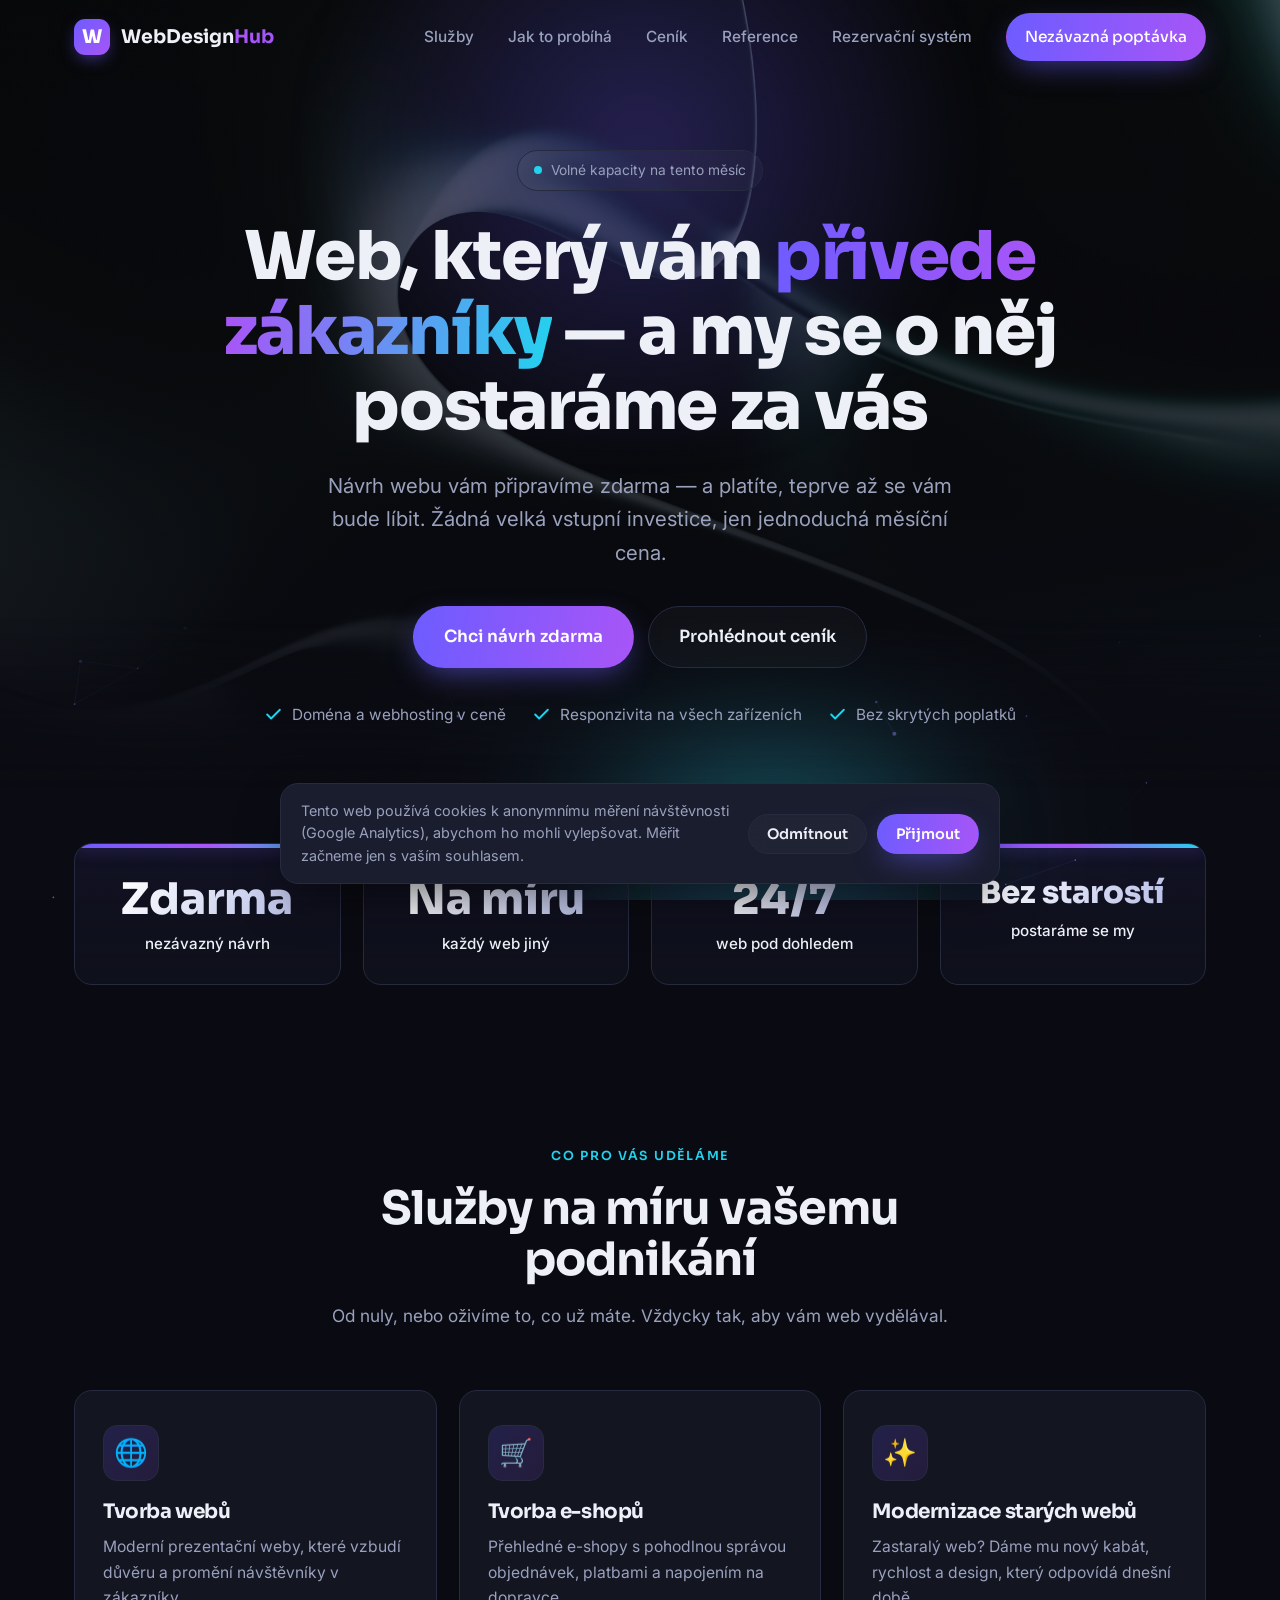
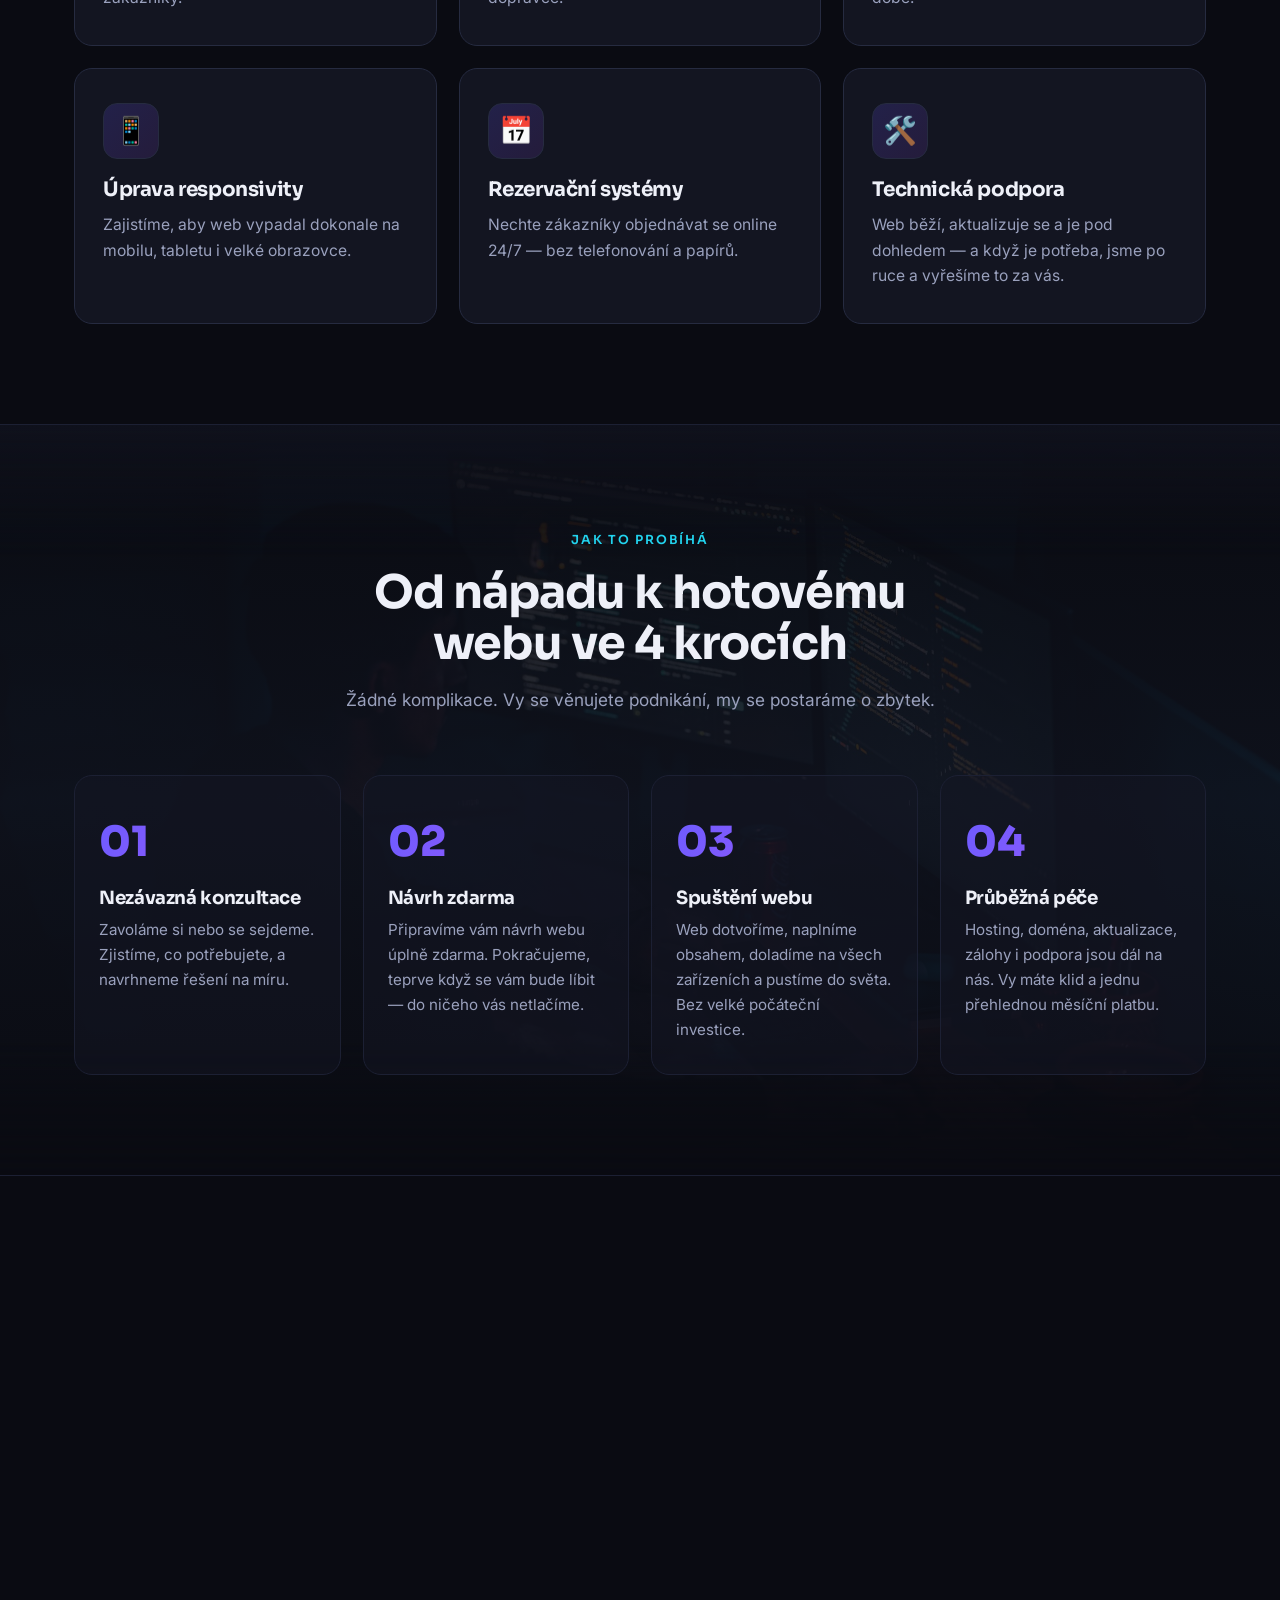
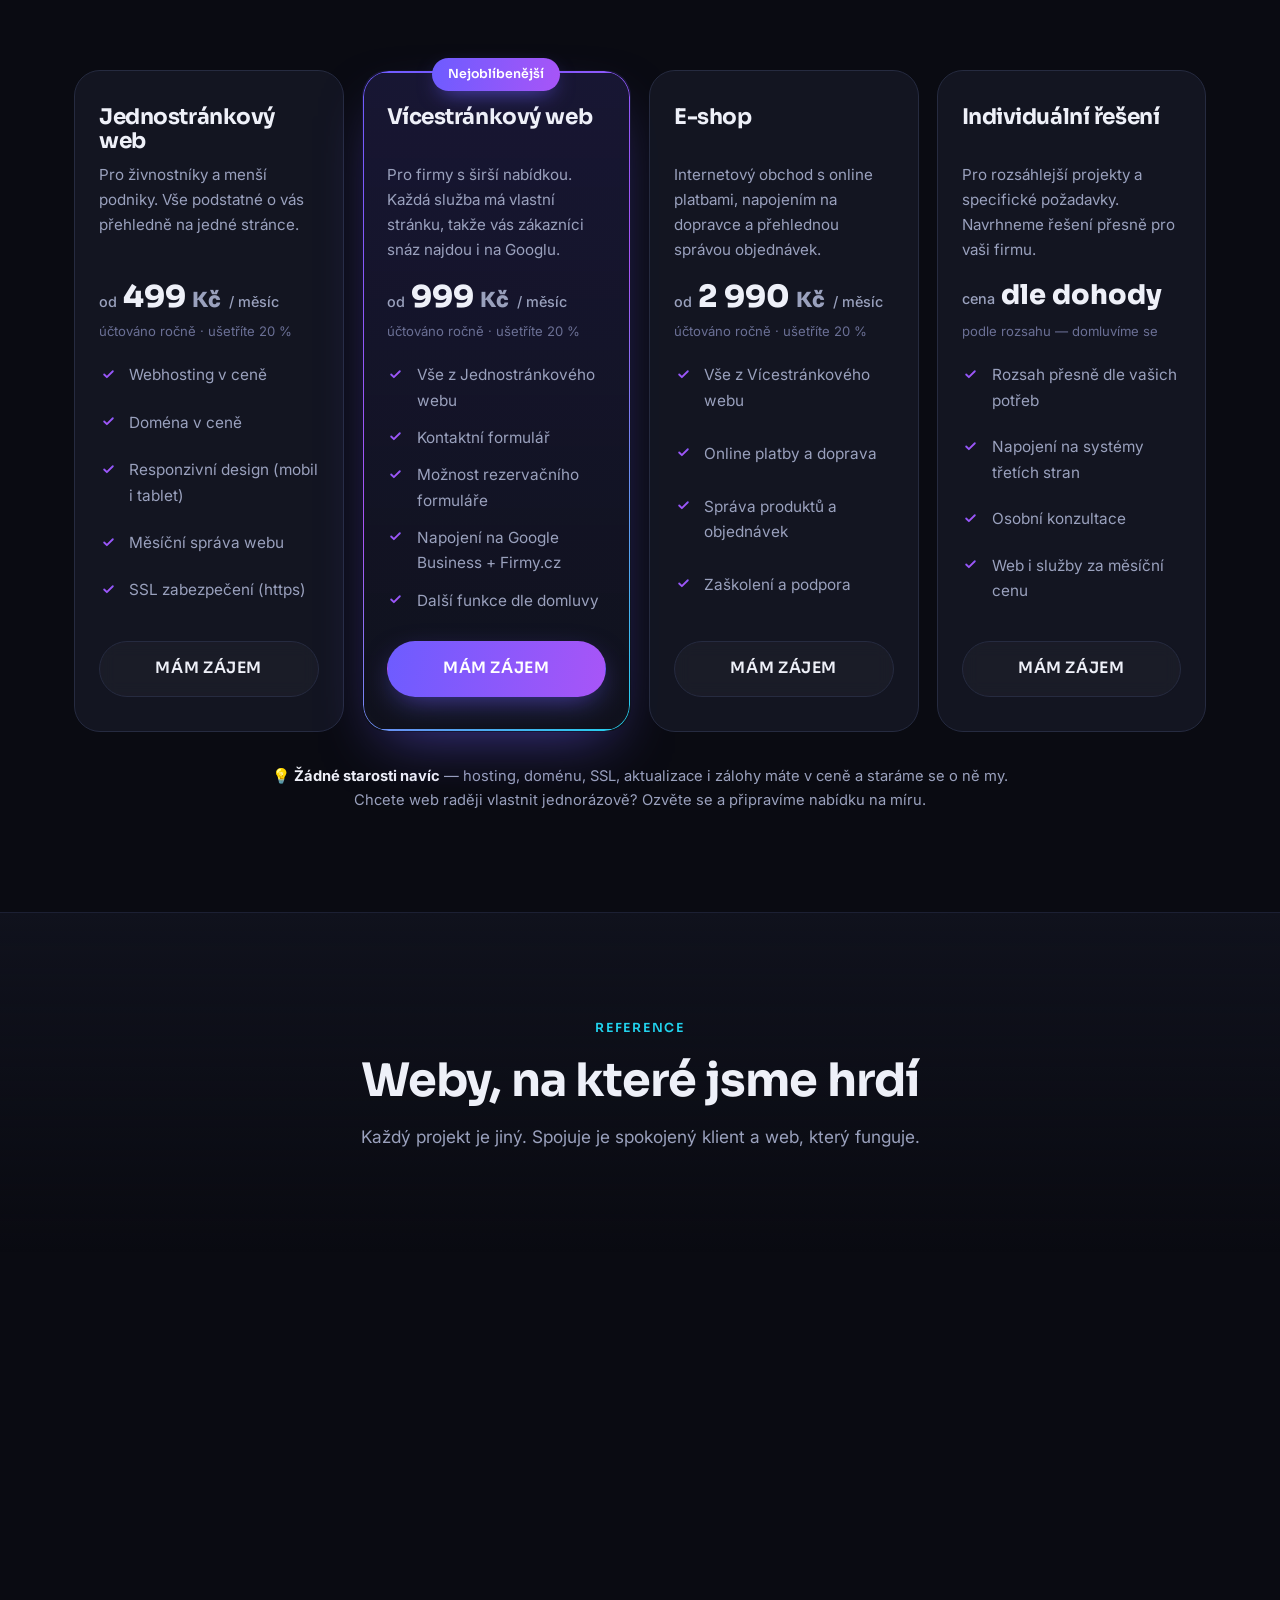
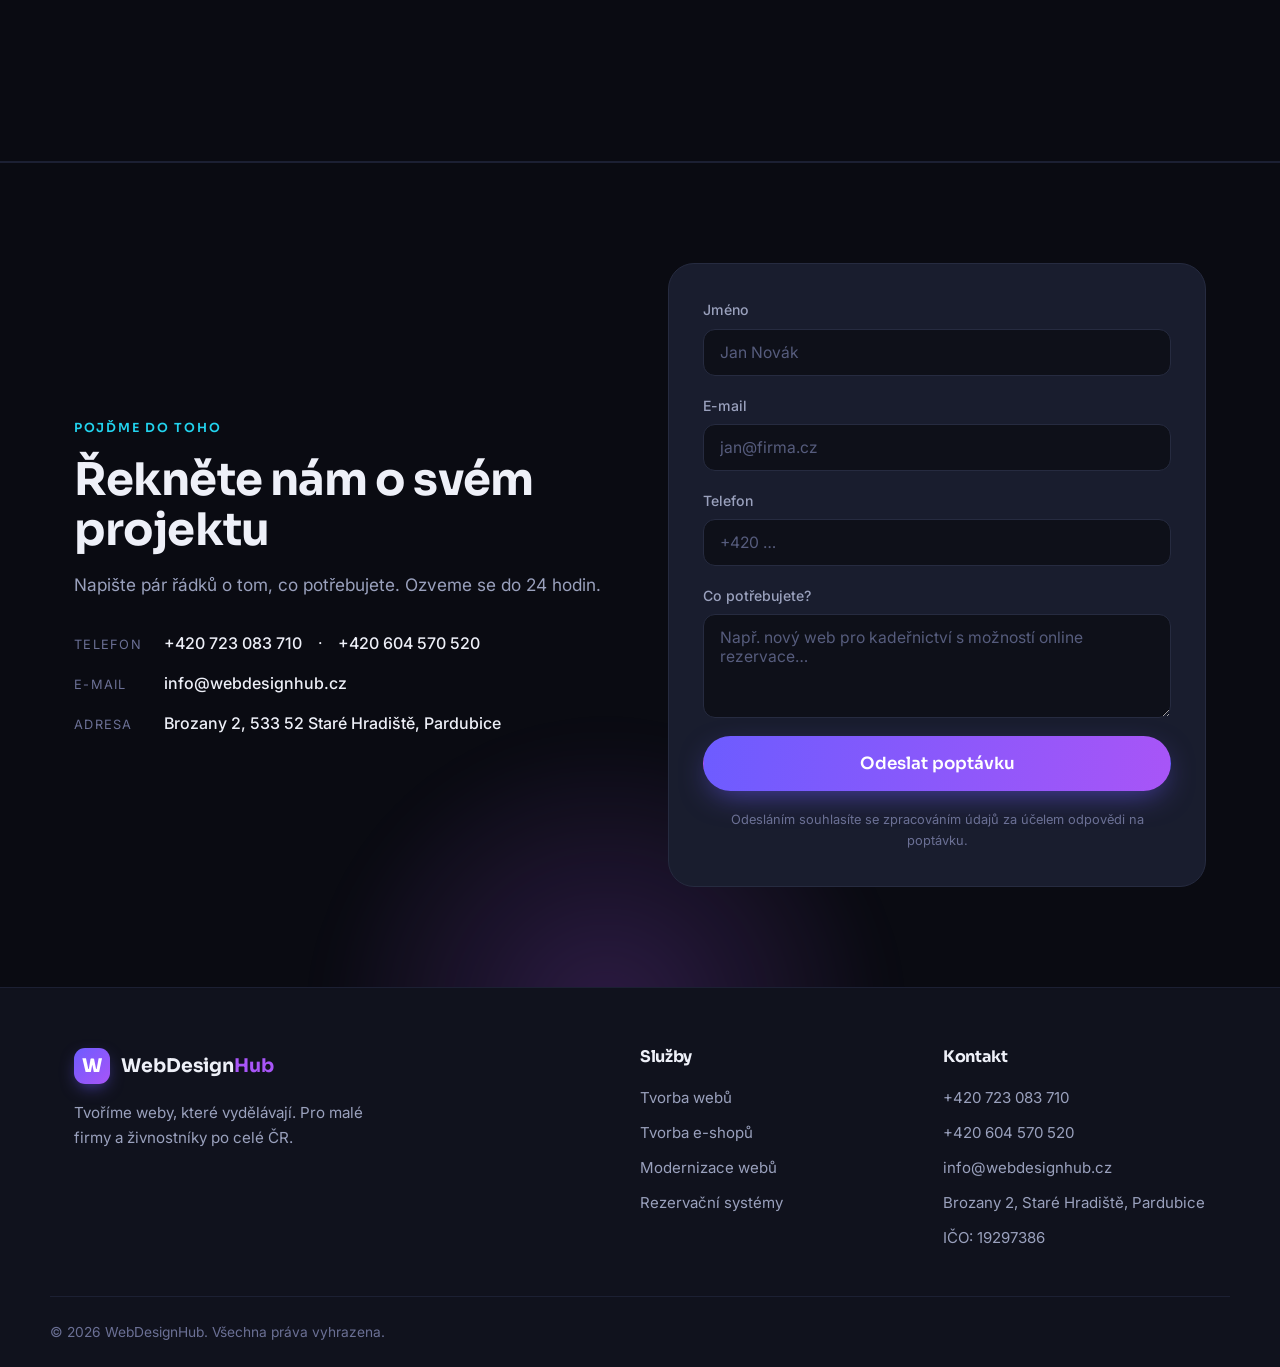
==== commit b9278292: "Cenik: profesionalnejsi popisy balicku, zarovnane karty, cena se nezalamuje Co-Authored-By: Claude O" ====
--- a/index.html
+++ b/index.html
@@ -277,7 +277,7 @@
       <div class="pricing">
         <article class="plan reveal">
           <h3 class="plan__name">Jednostránkový web</h3>
-          <p class="plan__desc">Rychlý one-page web, který funguje a stará se sám o sebe.</p>
+          <p class="plan__desc">Pro živnostníky a menší podniky. Vše podstatné o vás přehledně na jedné stránce.</p>
           <div class="plan__price">
             <span class="plan__from">od</span>
             <span class="plan__amt" data-m="625" data-a="499">499</span>
@@ -298,7 +298,7 @@
         <article class="plan plan--featured reveal">
           <span class="plan__tag">Nejoblíbenější</span>
           <h3 class="plan__name">Vícestránkový web</h3>
-          <p class="plan__desc">Web o více stránkách pro firmy, které to myslí vážně.</p>
+          <p class="plan__desc">Pro firmy s širší nabídkou. Každá služba má vlastní stránku, takže vás zákazníci snáz najdou i na Googlu.</p>
           <div class="plan__price">
             <span class="plan__from">od</span>
             <span class="plan__amt" data-m="1 250" data-a="999">999</span>
@@ -318,7 +318,7 @@
 
         <article class="plan reveal">
           <h3 class="plan__name">E-shop</h3>
-          <p class="plan__desc">Prodávejte online — platby, doprava i správa objednávek.</p>
+          <p class="plan__desc">Internetový obchod s online platbami, napojením na dopravce a přehlednou správou objednávek.</p>
           <div class="plan__price">
             <span class="plan__from">od</span>
             <span class="plan__amt" data-m="3 750" data-a="2 990">2 990</span>
@@ -337,7 +337,7 @@
 
         <article class="plan reveal">
           <h3 class="plan__name">Individuální řešení</h3>
-          <p class="plan__desc">Máte specifické potřeby? Připravíme řešení přesně na míru.</p>
+          <p class="plan__desc">Pro rozsáhlejší projekty a specifické požadavky. Navrhneme řešení přesně pro vaši firmu.</p>
           <div class="plan__price plan__price--custom"><span class="plan__from">cena</span> dle dohody</div>
           <p class="plan__bill">podle rozsahu — domluvíme se</p>
           <ul class="plan__list">
--- a/assets/style.css
+++ b/assets/style.css
@@ -272,7 +272,12 @@
 .plan__tag{ position:absolute; top:-13px; left:50%; translate:-50% 0; padding:6px 16px; border-radius:999px; font-family:'Sora',sans-serif; font-weight:600; font-size:.78rem; color:#fff; background:linear-gradient(100deg,var(--brand),var(--brand-2)); box-shadow:0 8px 22px -8px rgba(109,92,255,.8); }
 .plan__name{ font-size:1.35rem; margin-bottom:8px; }
 .plan__desc{ color:var(--muted); font-size:.95rem; min-height:44px; margin-bottom:20px; }
-.plan__price{ font-family:'Sora',sans-serif; font-weight:800; font-size:2.25rem; margin-bottom:24px; line-height:1; }
+.plan__price{ font-family:'Sora',sans-serif; font-weight:800; font-size:clamp(1.75rem,2.4vw,2.25rem); margin-bottom:24px; line-height:1; white-space:nowrap; }
+/* stejné části karet (nadpis, popis, cena…) na jedné úrovni, i když se text zalomí jinak */
+@supports (grid-template-rows:subgrid){
+  .pricing > .plan{ display:grid; grid-row:span 6; grid-template-rows:subgrid; row-gap:0; }
+  .plan .btn{ align-self:end; }
+}
 .plan__price--custom{ font-size:1.7rem; }
 .plan__from{ font-size:.9rem; font-weight:500; color:var(--muted); font-family:'Inter',sans-serif; }
 .plan__cur{ font-size:1.3rem; color:var(--muted); }
@@ -366,7 +371,15 @@
   .cta__inner{ grid-template-columns:1fr; gap:36px; }
   .footer__inner{ grid-template-columns:1fr 1fr; }
 }
-@media (max-width:680px){
+@media (max-width:1100px){
+  .pricing{ grid-template-columns:repeat(2,1fr); }
+}
+/* menu se na užších obrazovkách nevejde na jeden řádek: nejdřív zhustit, pak hamburger */
+@media (min-width:941px) and (max-width:1140px){
+  .nav__links{ gap:20px; }
+  .nav__links a{ font-size:.9rem; }
+}
+@media (max-width:940px){
   .nav__links{
     position:fixed; inset:74px 0 auto 0; flex-direction:column; gap:8px;
     background:rgba(10,11,18,.96); backdrop-filter:blur(14px);
@@ -380,6 +393,8 @@
   .nav__toggle.is-open span:nth-child(1){ transform:translateY(7px) rotate(45deg); }
   .nav__toggle.is-open span:nth-child(2){ opacity:0; }
   .nav__toggle.is-open span:nth-child(3){ transform:translateY(-7px) rotate(-45deg); }
+}
+@media (max-width:680px){
   .hero{ padding-top:118px; }
   .cards,.pricing,.steps,.stats__grid,.refs,.footer__inner{ grid-template-columns:1fr; }
   .section{ padding:72px 0; }
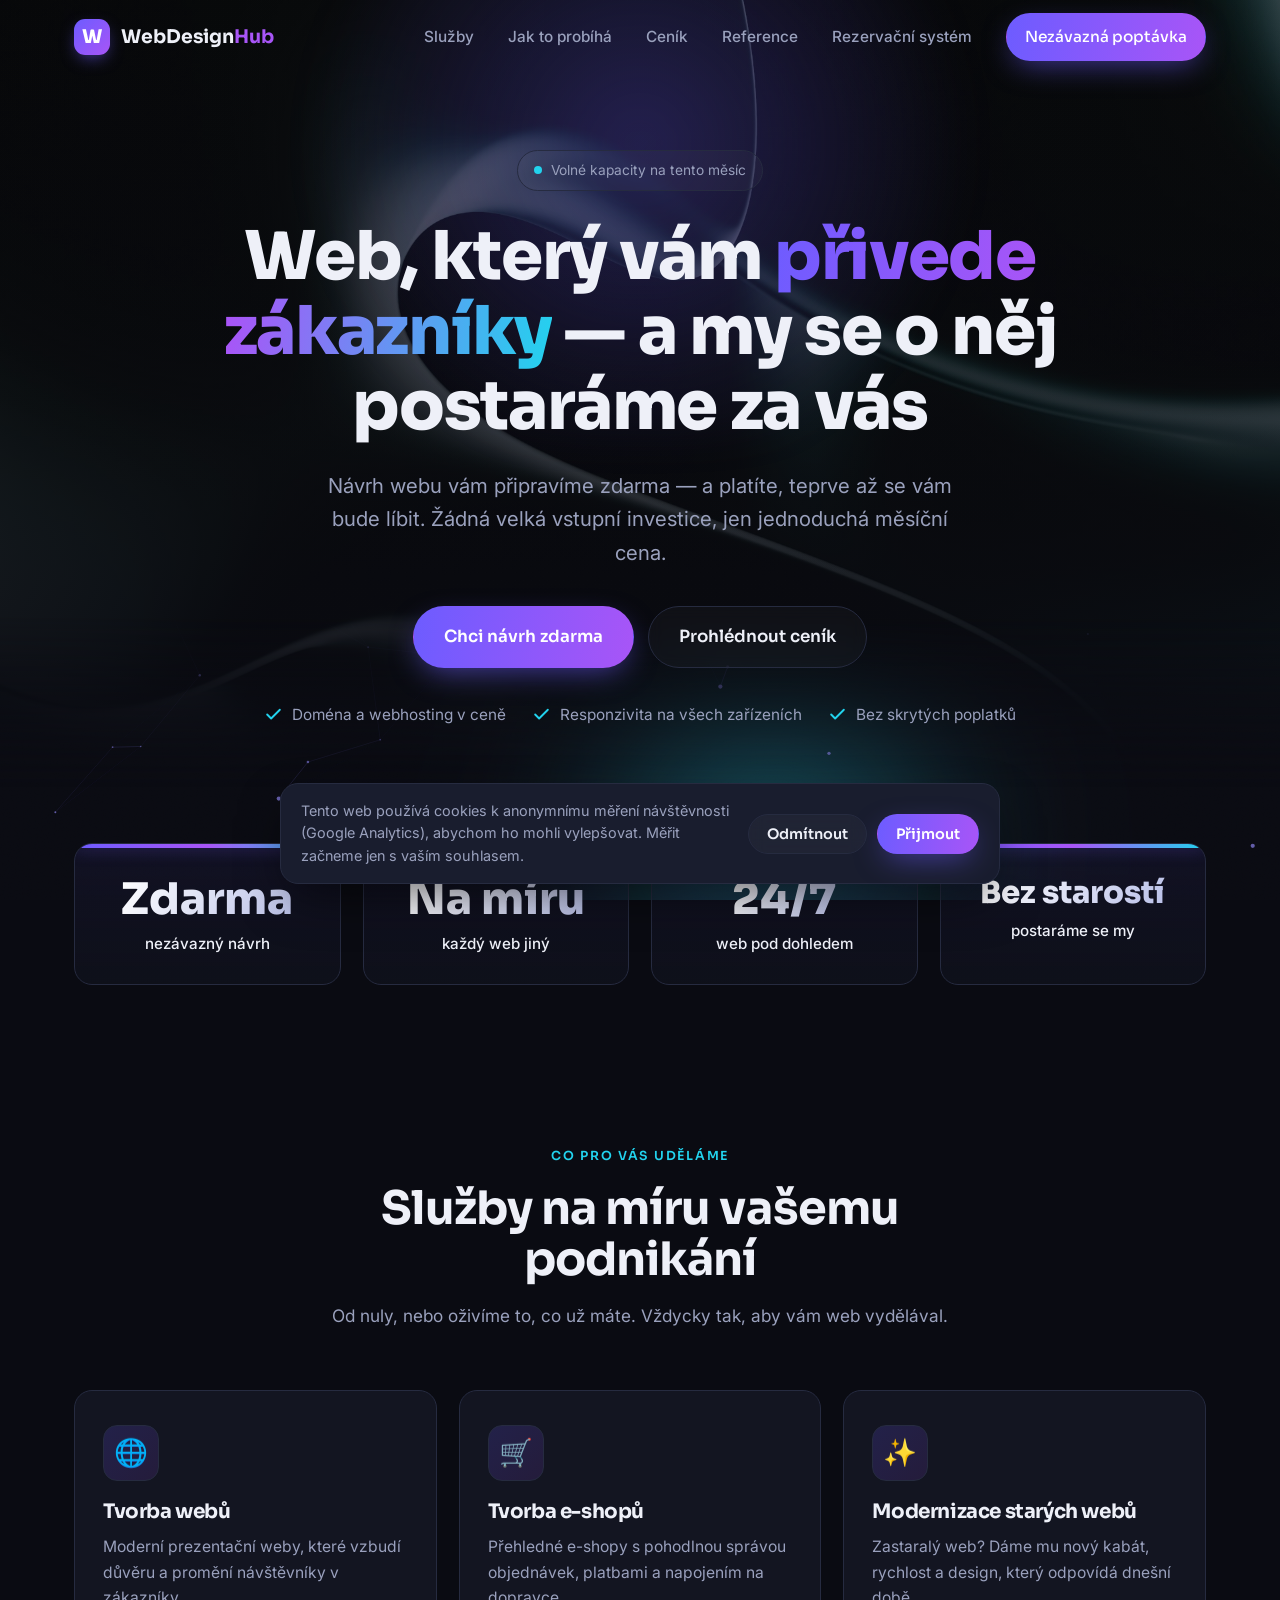
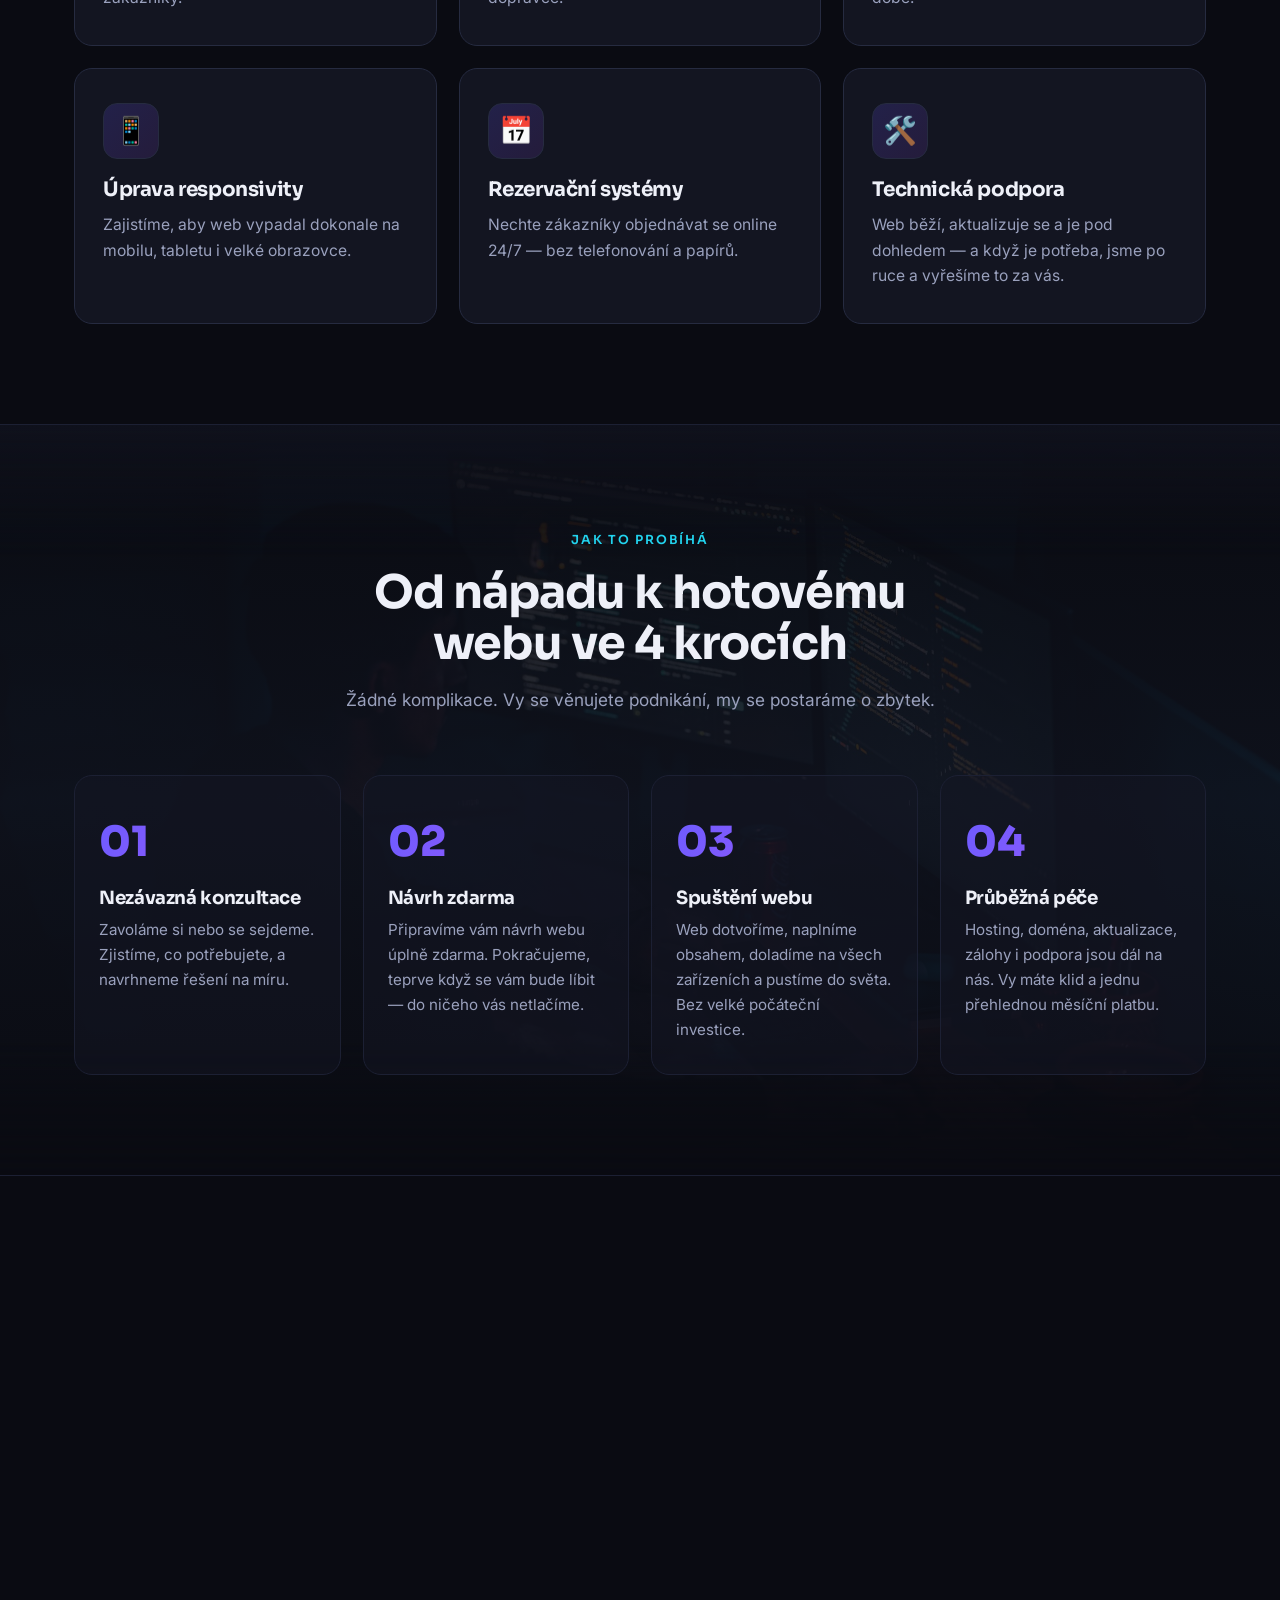
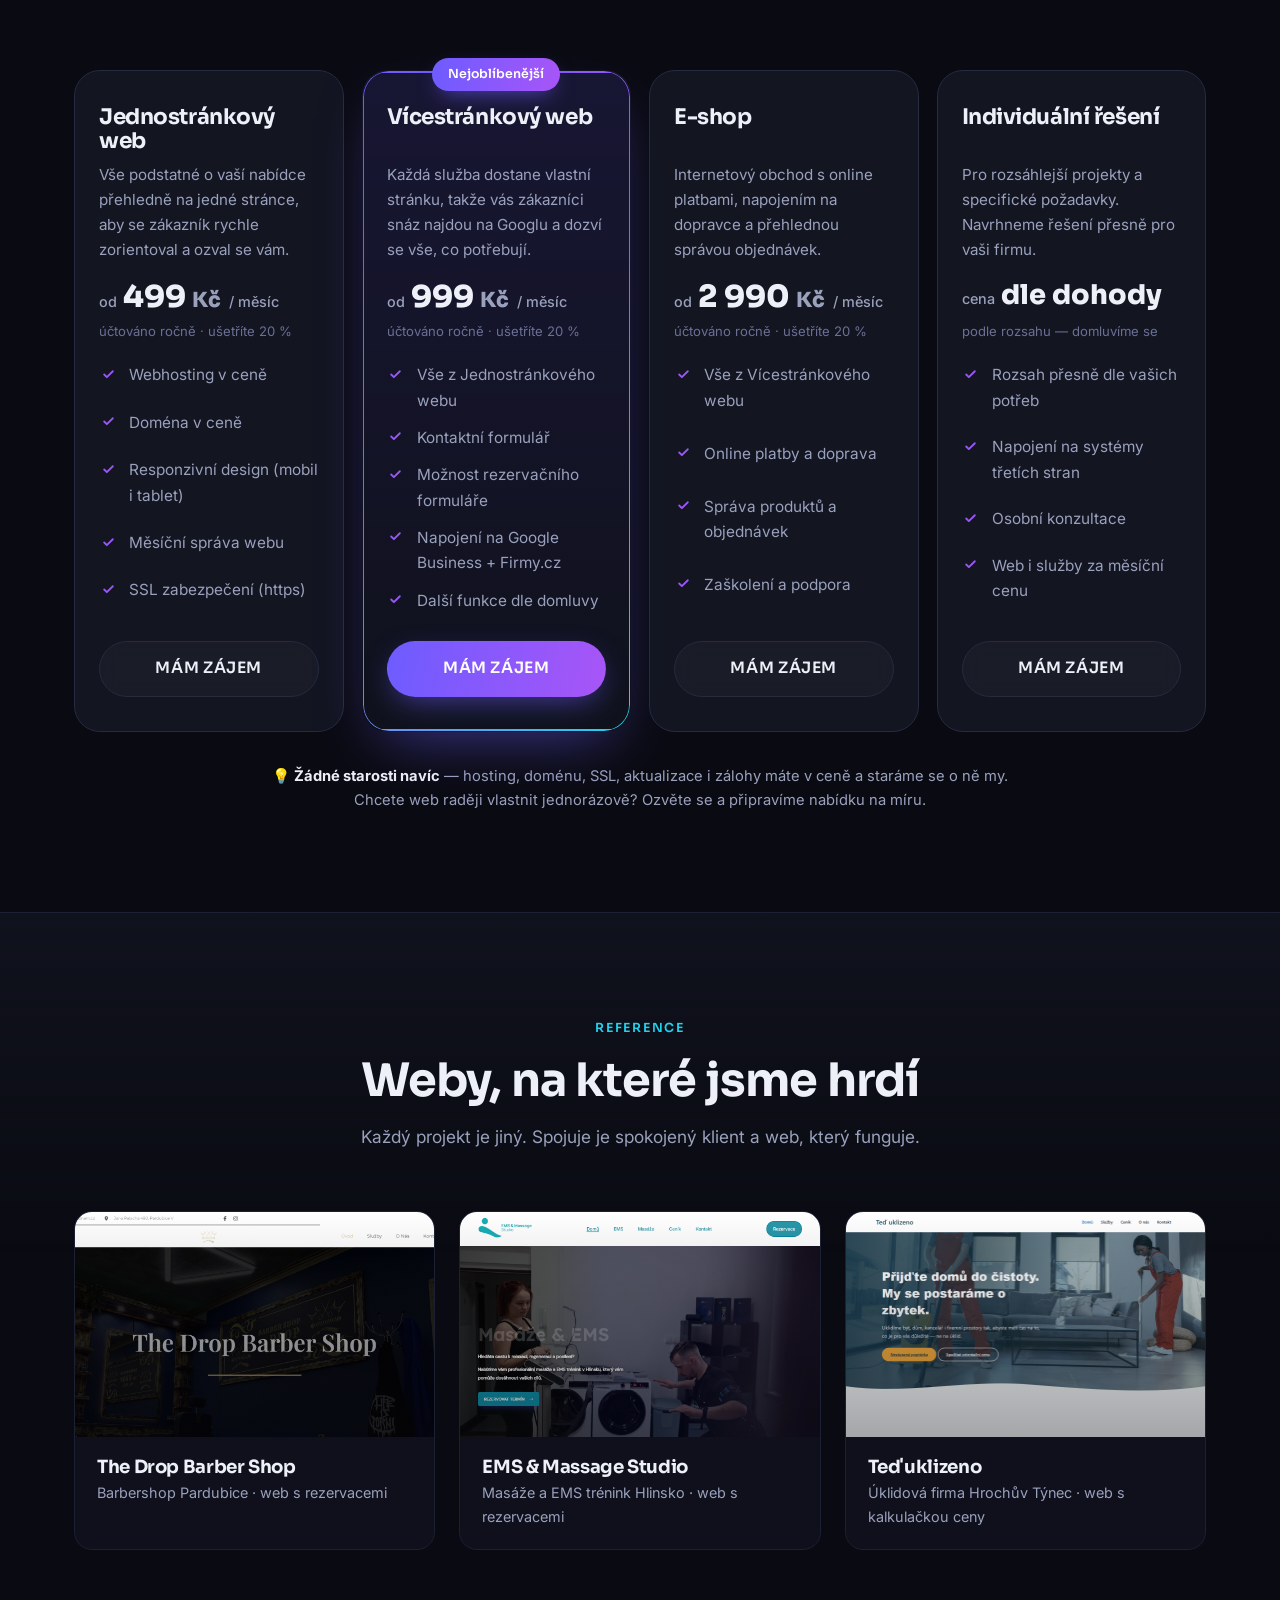
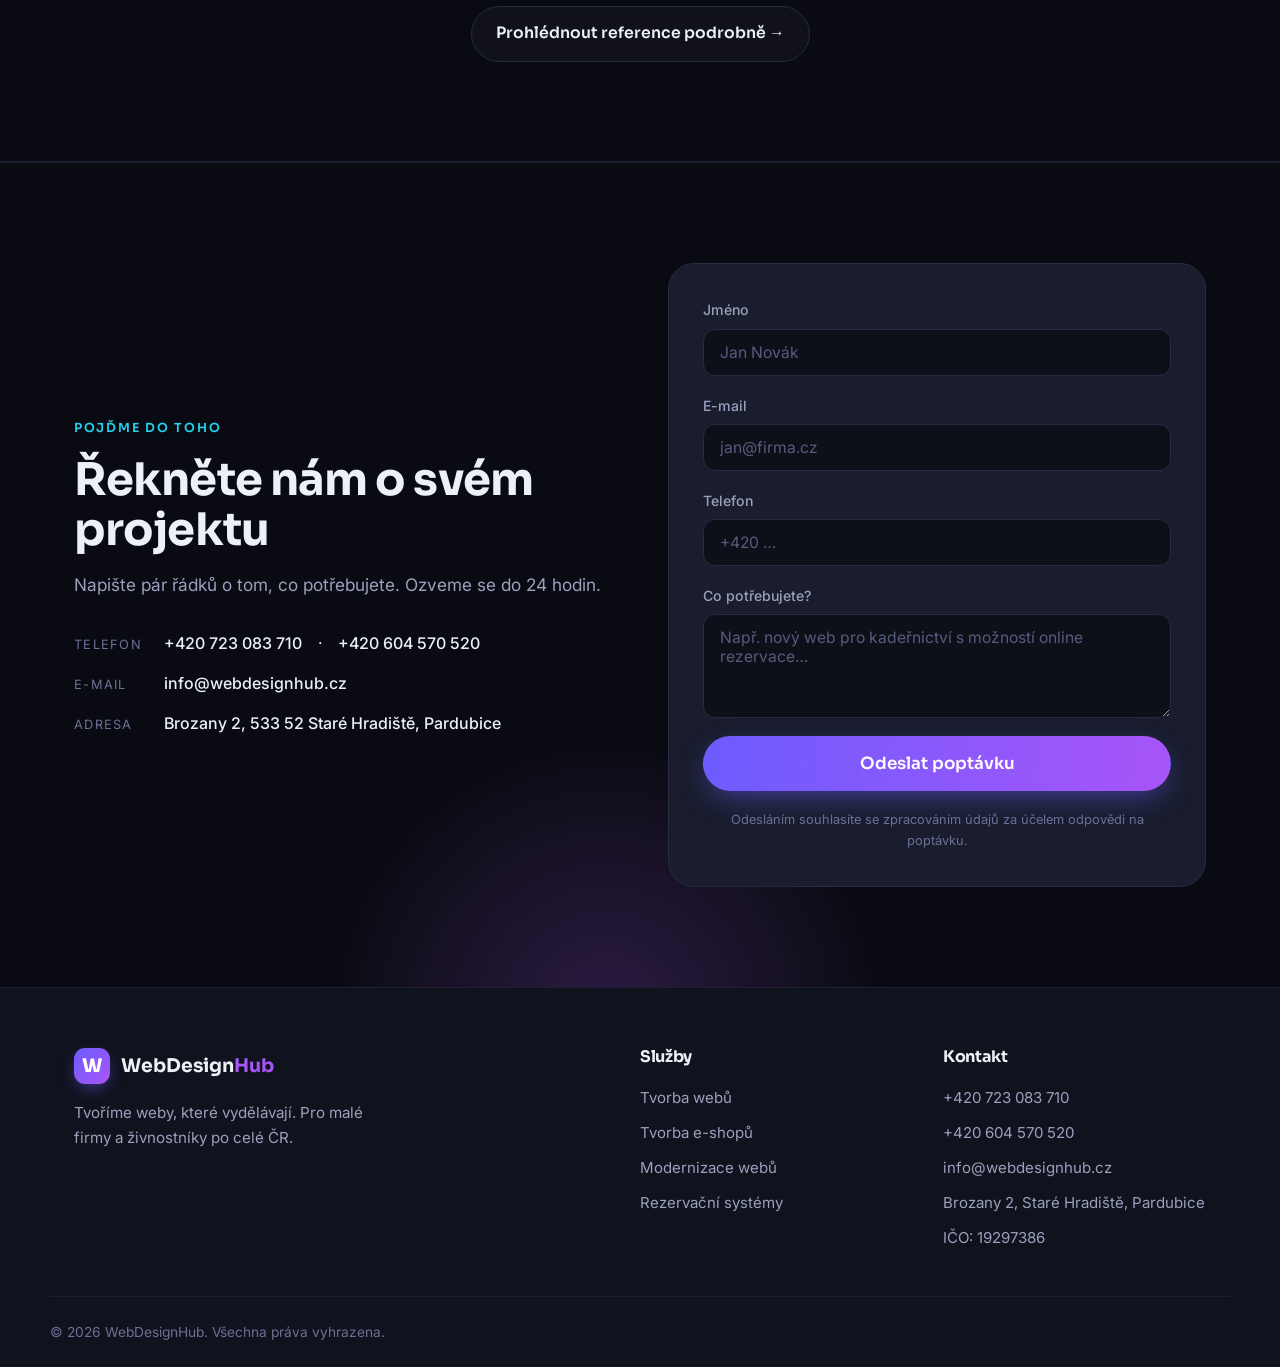
==== commit 4e823d41: "Cenik: popisy bez zuzovani cilove skupiny Co-Authored-By: Claude Opus 5.5 <noreply@anthropic.com>" ====
--- a/index.html
+++ b/index.html
@@ -277,7 +277,7 @@
       <div class="pricing">
         <article class="plan reveal">
           <h3 class="plan__name">Jednostránkový web</h3>
-          <p class="plan__desc">Pro živnostníky a menší podniky. Vše podstatné o vás přehledně na jedné stránce.</p>
+          <p class="plan__desc">Vše podstatné o vaší nabídce přehledně na jedné stránce, aby se zákazník rychle zorientoval a ozval se vám.</p>
           <div class="plan__price">
             <span class="plan__from">od</span>
             <span class="plan__amt" data-m="625" data-a="499">499</span>
@@ -298,7 +298,7 @@
         <article class="plan plan--featured reveal">
           <span class="plan__tag">Nejoblíbenější</span>
           <h3 class="plan__name">Vícestránkový web</h3>
-          <p class="plan__desc">Pro firmy s širší nabídkou. Každá služba má vlastní stránku, takže vás zákazníci snáz najdou i na Googlu.</p>
+          <p class="plan__desc">Každá služba dostane vlastní stránku, takže vás zákazníci snáz najdou na Googlu a dozví se vše, co potřebují.</p>
           <div class="plan__price">
             <span class="plan__from">od</span>
             <span class="plan__amt" data-m="1 250" data-a="999">999</span>
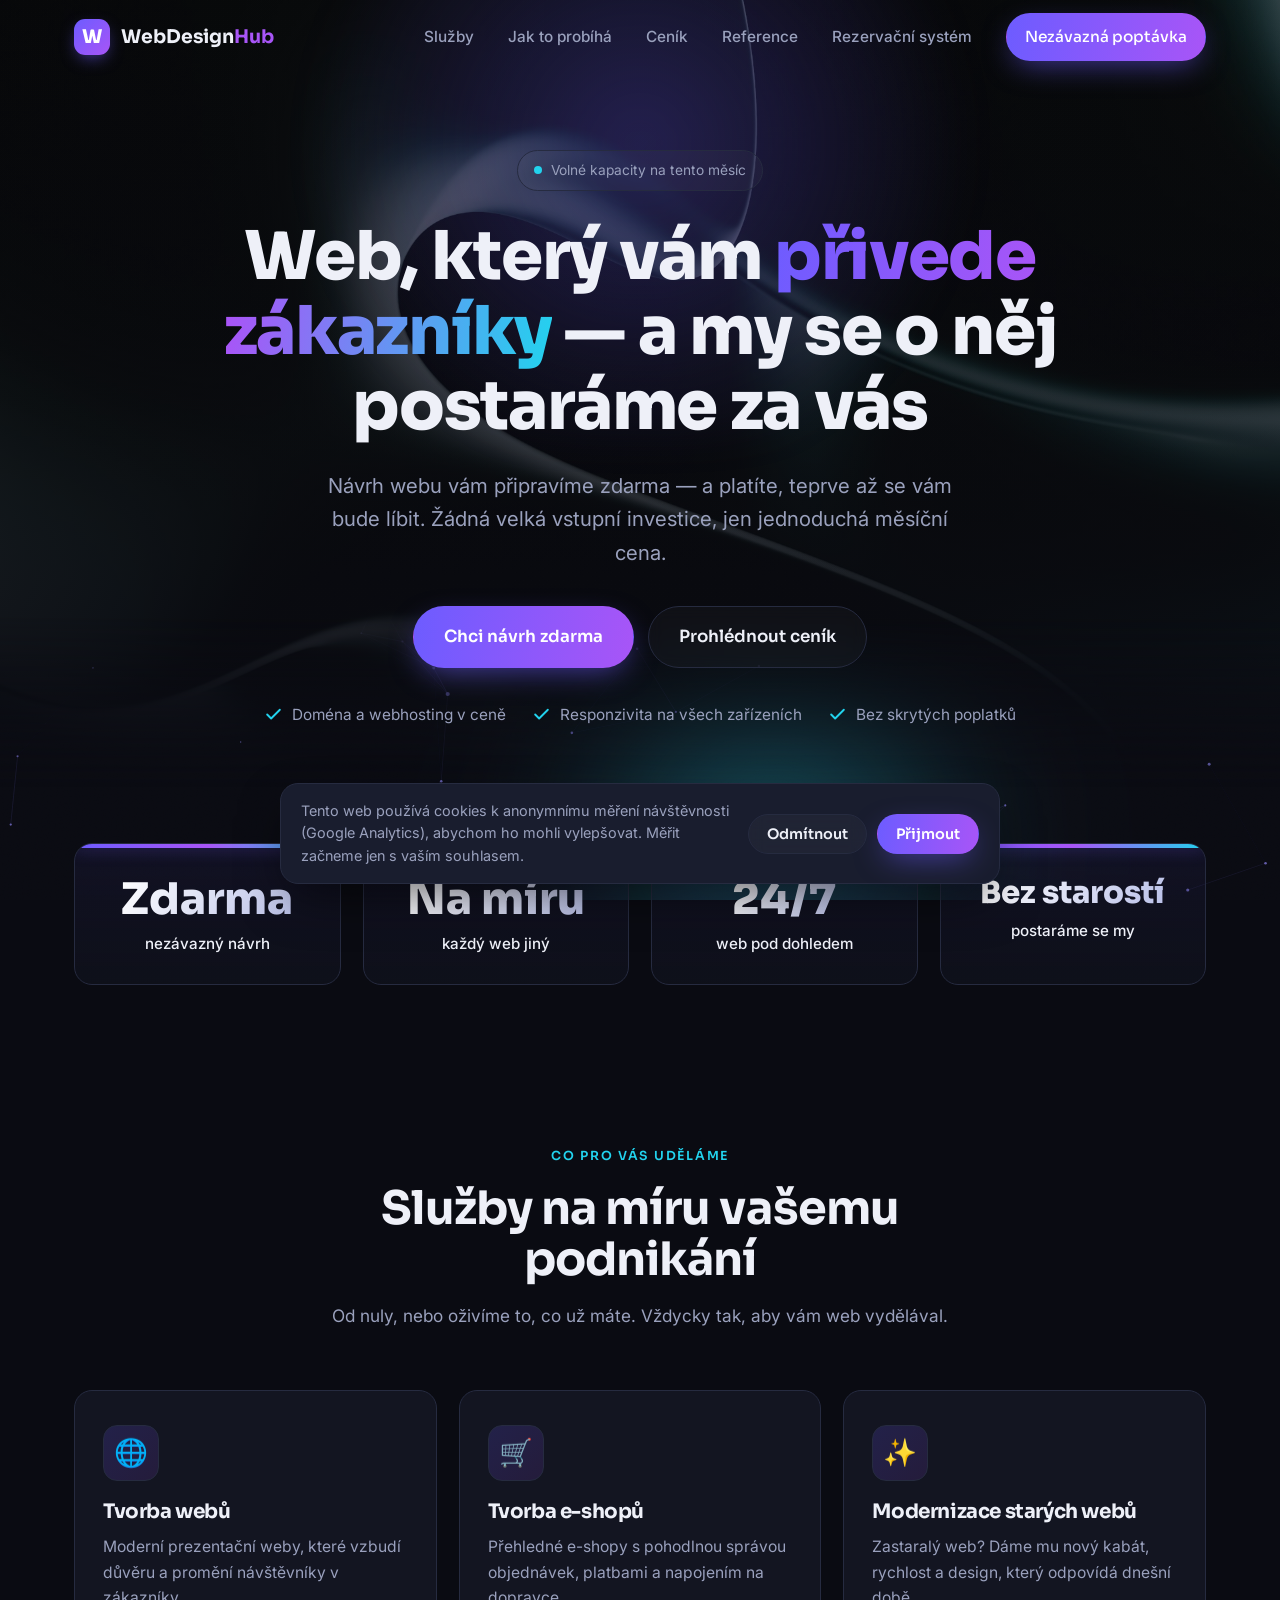
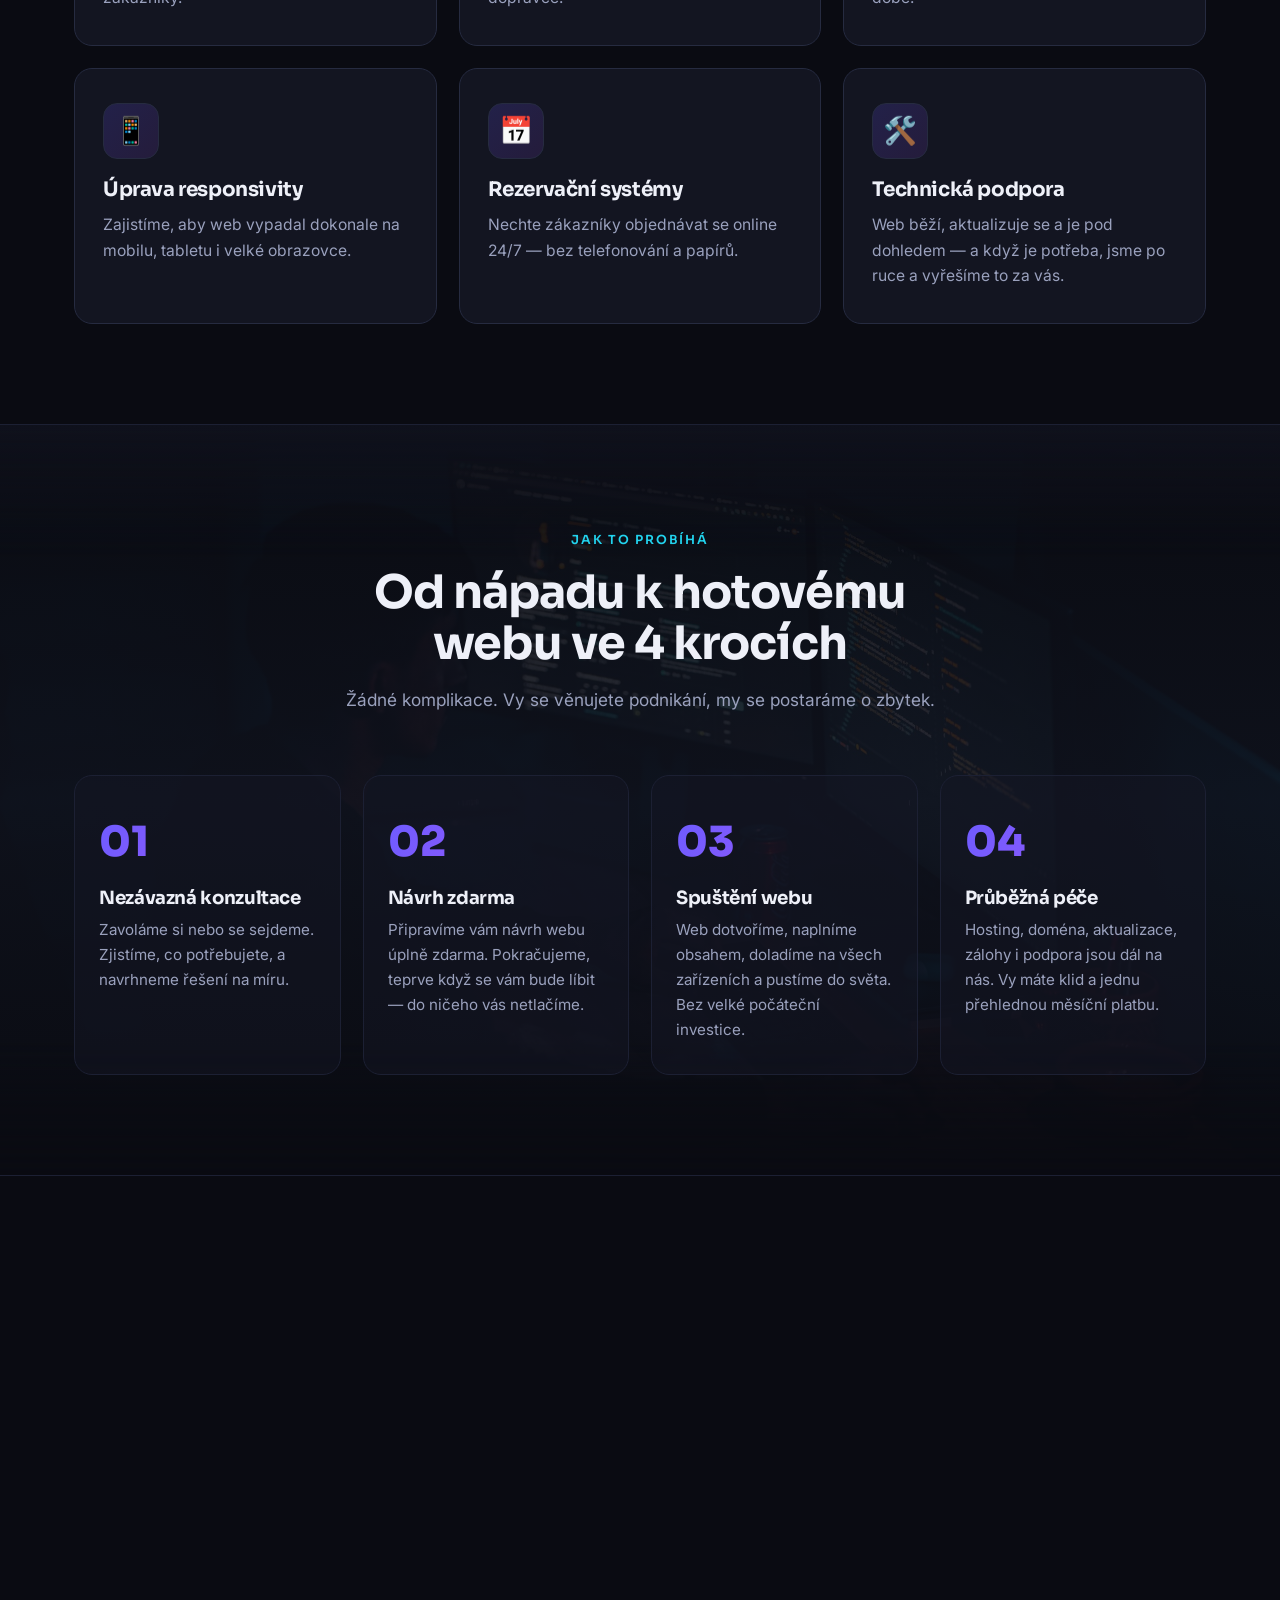
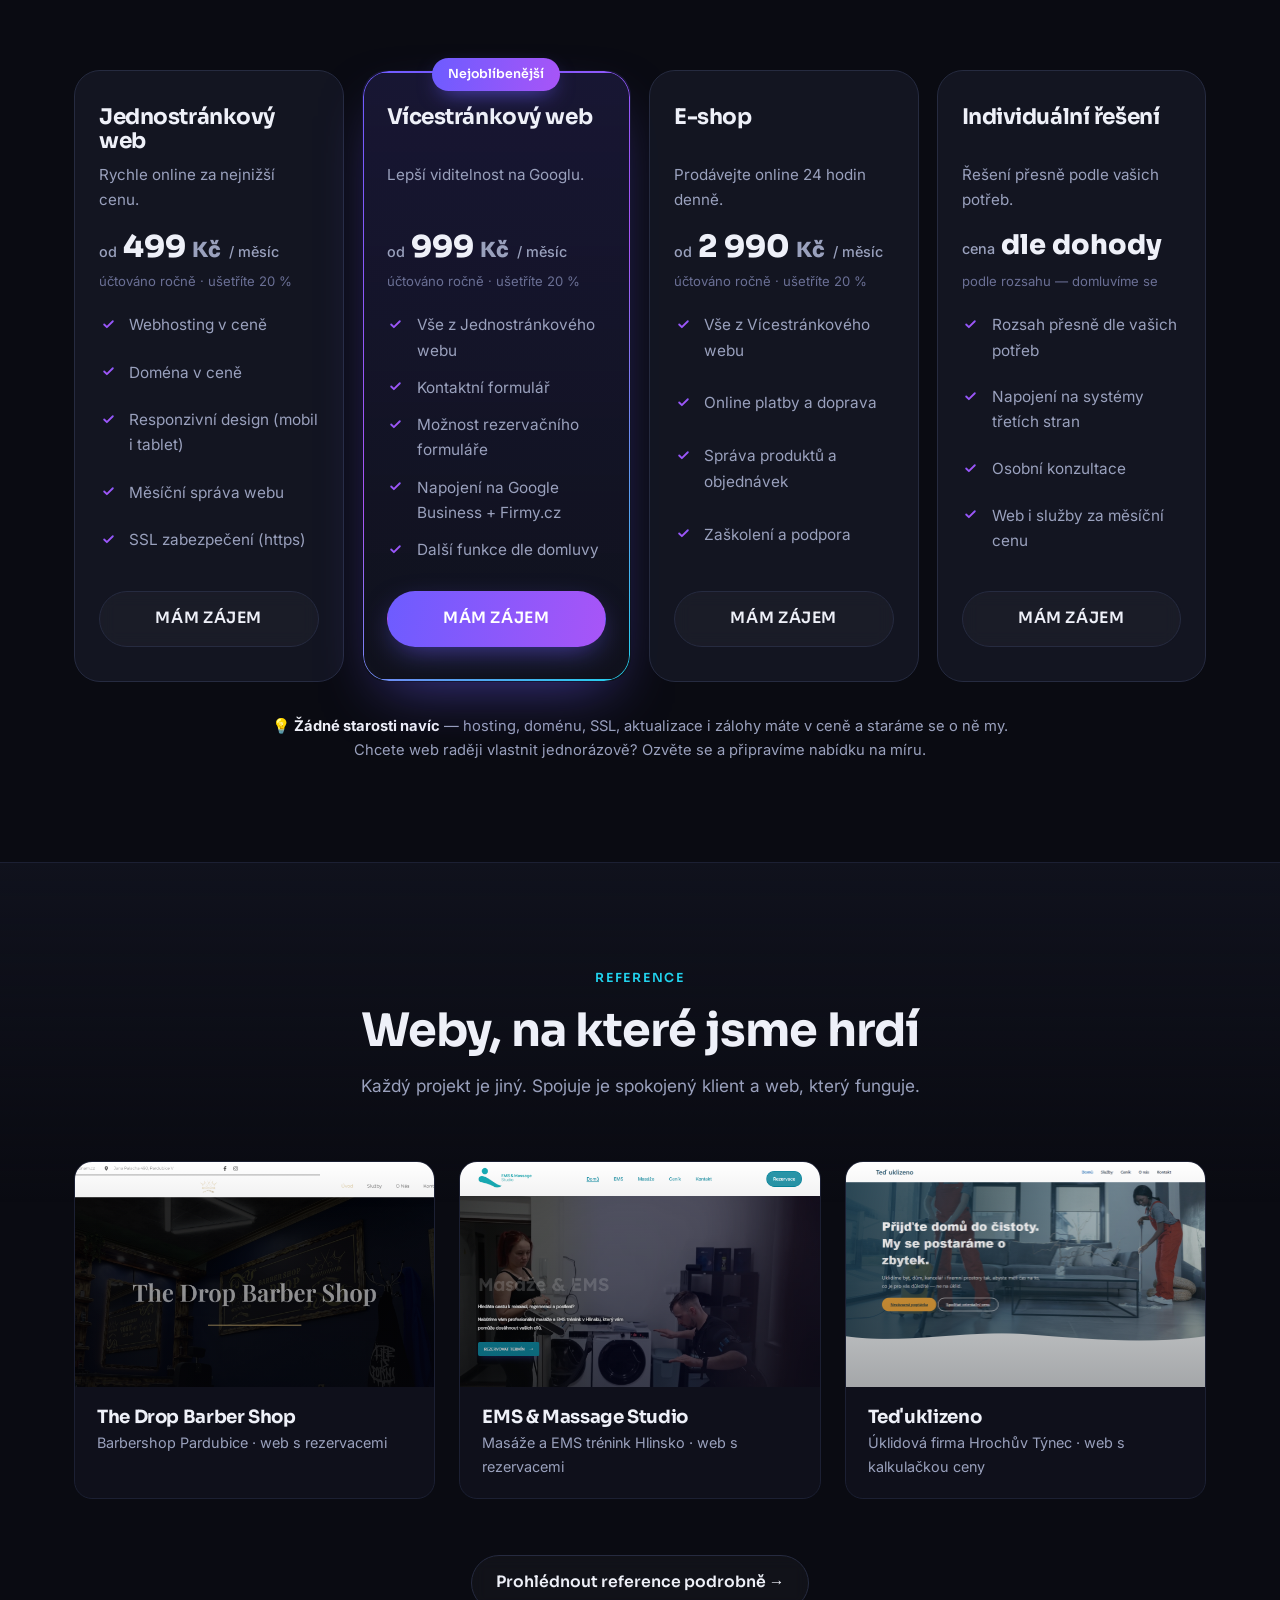
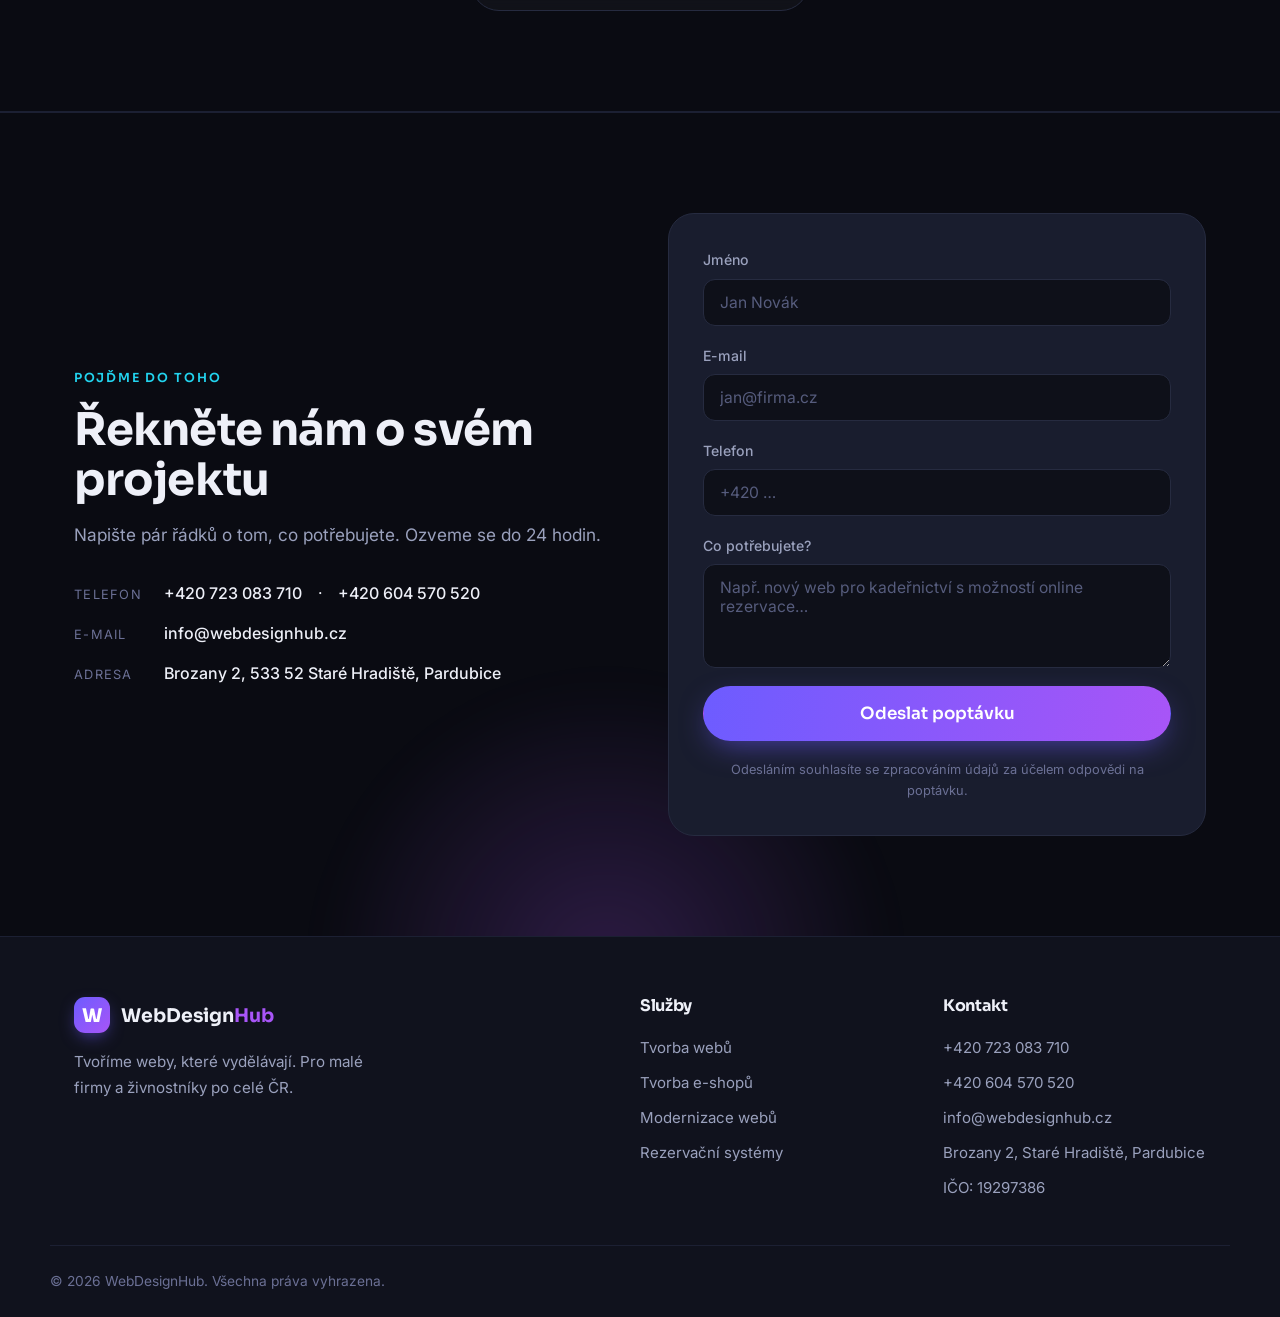
==== commit d96d1691: "Cenik: kratke popisy s hlavni vyhodou Co-Authored-By: Claude Opus 5.5 <noreply@anthropic.com>" ====
--- a/index.html
+++ b/index.html
@@ -277,7 +277,7 @@
       <div class="pricing">
         <article class="plan reveal">
           <h3 class="plan__name">Jednostránkový web</h3>
-          <p class="plan__desc">Vše podstatné o vaší nabídce přehledně na jedné stránce, aby se zákazník rychle zorientoval a ozval se vám.</p>
+          <p class="plan__desc">Rychle online za nejnižší cenu.</p>
           <div class="plan__price">
             <span class="plan__from">od</span>
             <span class="plan__amt" data-m="625" data-a="499">499</span>
@@ -298,7 +298,7 @@
         <article class="plan plan--featured reveal">
           <span class="plan__tag">Nejoblíbenější</span>
           <h3 class="plan__name">Vícestránkový web</h3>
-          <p class="plan__desc">Každá služba dostane vlastní stránku, takže vás zákazníci snáz najdou na Googlu a dozví se vše, co potřebují.</p>
+          <p class="plan__desc">Lepší viditelnost na Googlu.</p>
           <div class="plan__price">
             <span class="plan__from">od</span>
             <span class="plan__amt" data-m="1 250" data-a="999">999</span>
@@ -318,7 +318,7 @@
 
         <article class="plan reveal">
           <h3 class="plan__name">E-shop</h3>
-          <p class="plan__desc">Internetový obchod s online platbami, napojením na dopravce a přehlednou správou objednávek.</p>
+          <p class="plan__desc">Prodávejte online 24 hodin denně.</p>
           <div class="plan__price">
             <span class="plan__from">od</span>
             <span class="plan__amt" data-m="3 750" data-a="2 990">2 990</span>
@@ -337,7 +337,7 @@
 
         <article class="plan reveal">
           <h3 class="plan__name">Individuální řešení</h3>
-          <p class="plan__desc">Pro rozsáhlejší projekty a specifické požadavky. Navrhneme řešení přesně pro vaši firmu.</p>
+          <p class="plan__desc">Řešení přesně podle vašich potřeb.</p>
           <div class="plan__price plan__price--custom"><span class="plan__from">cena</span> dle dohody</div>
           <p class="plan__bill">podle rozsahu — domluvíme se</p>
           <ul class="plan__list">
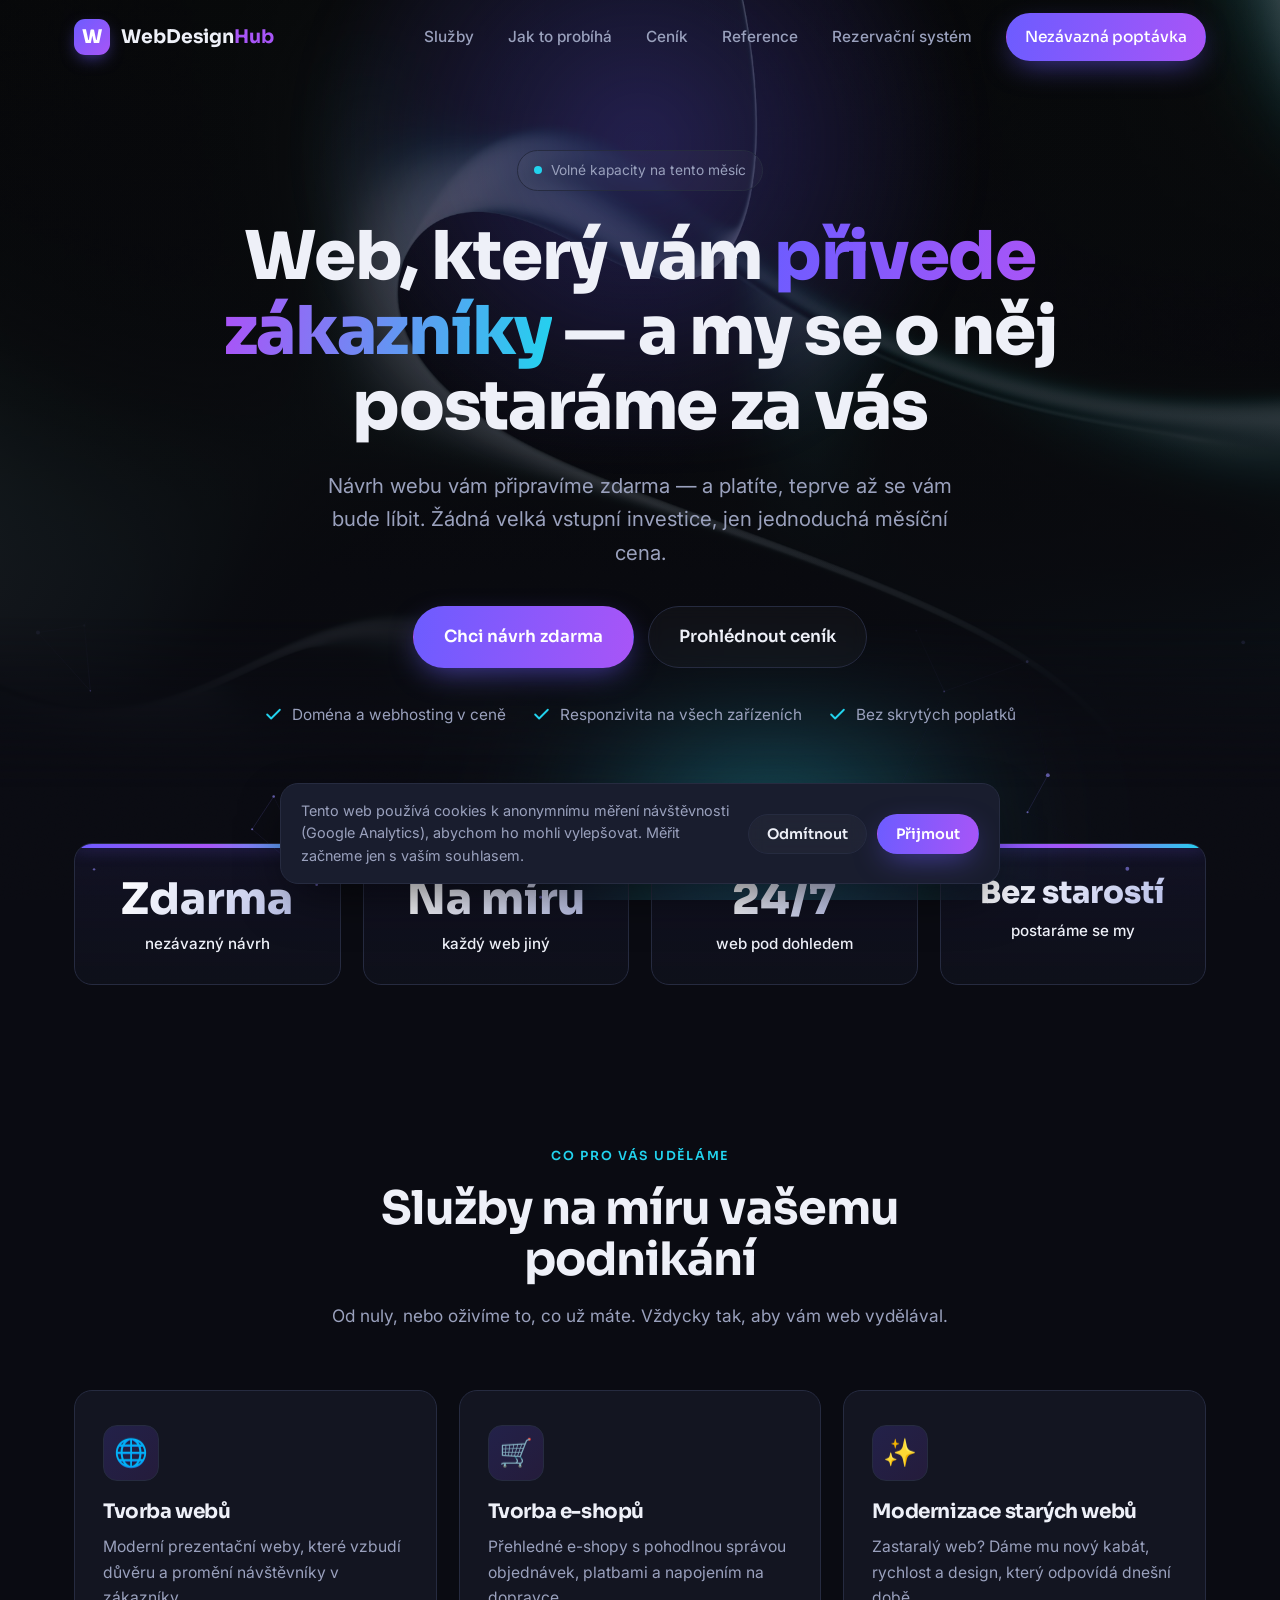
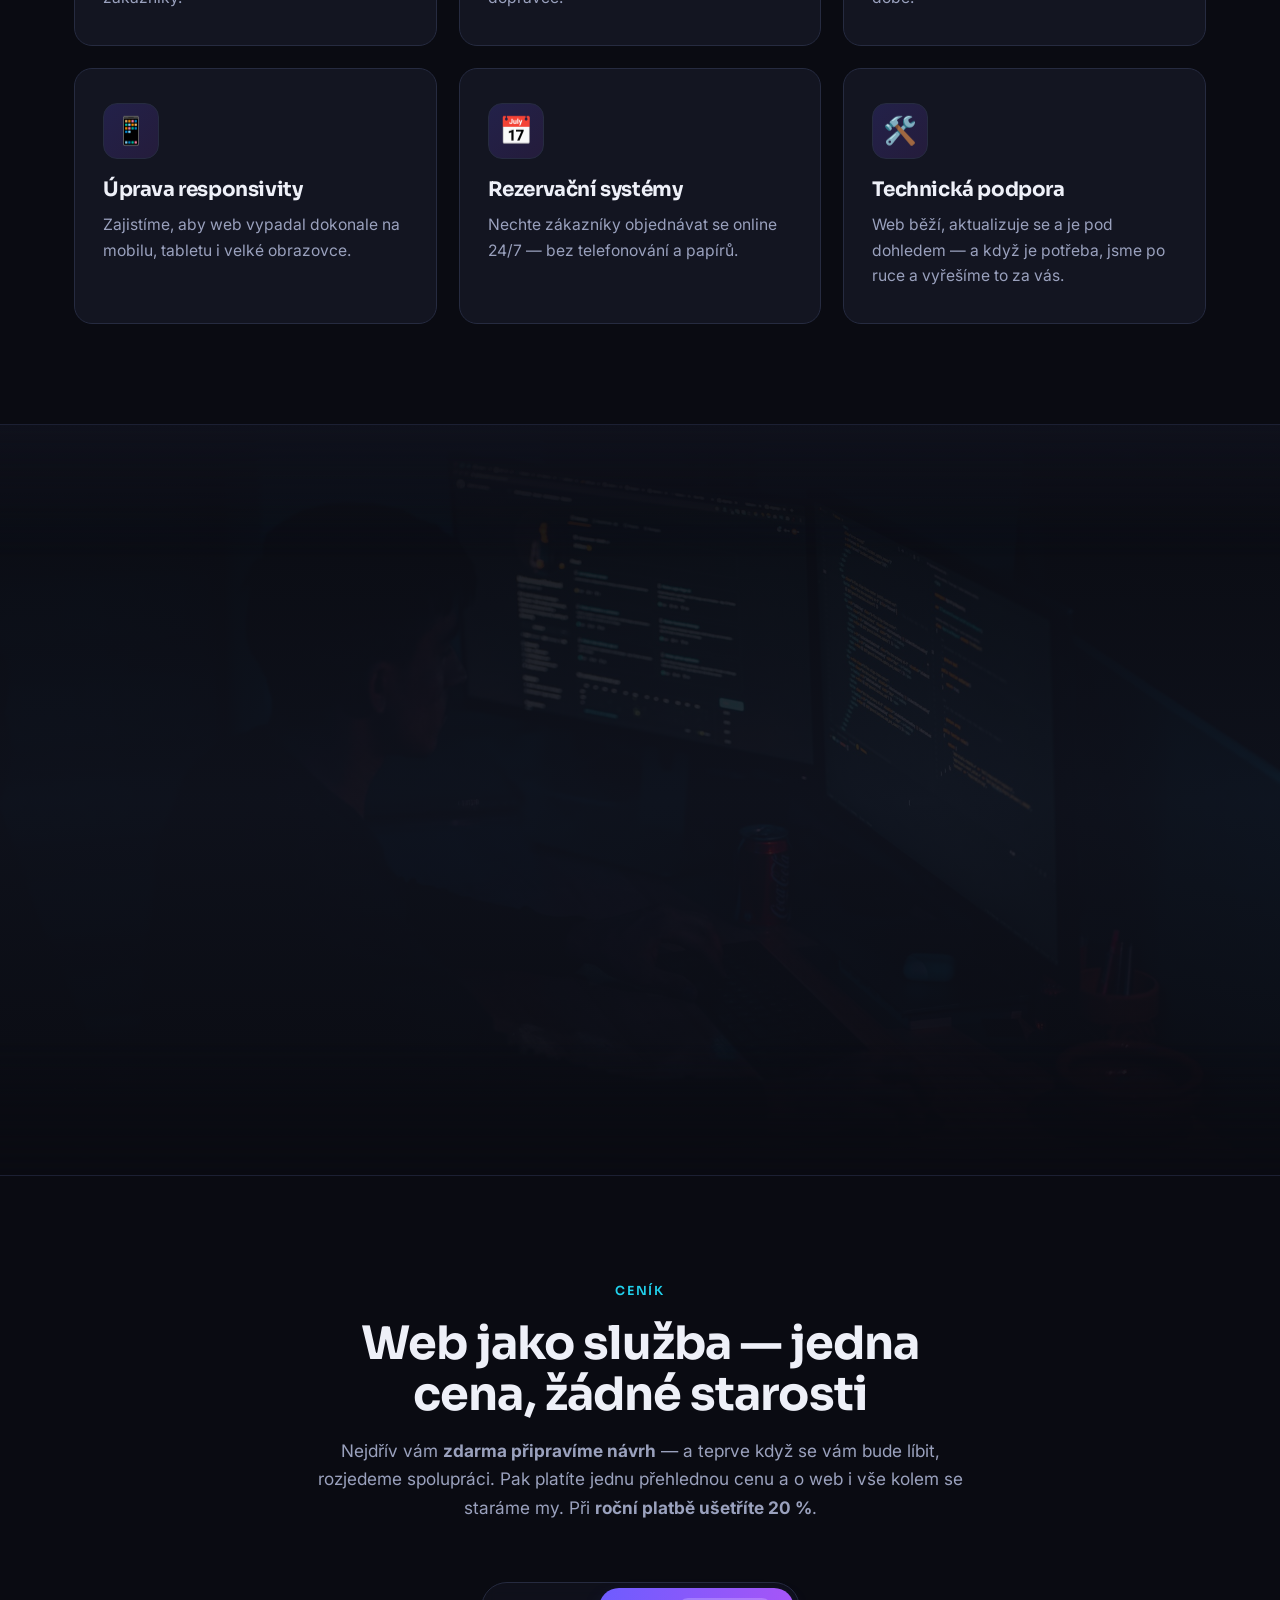
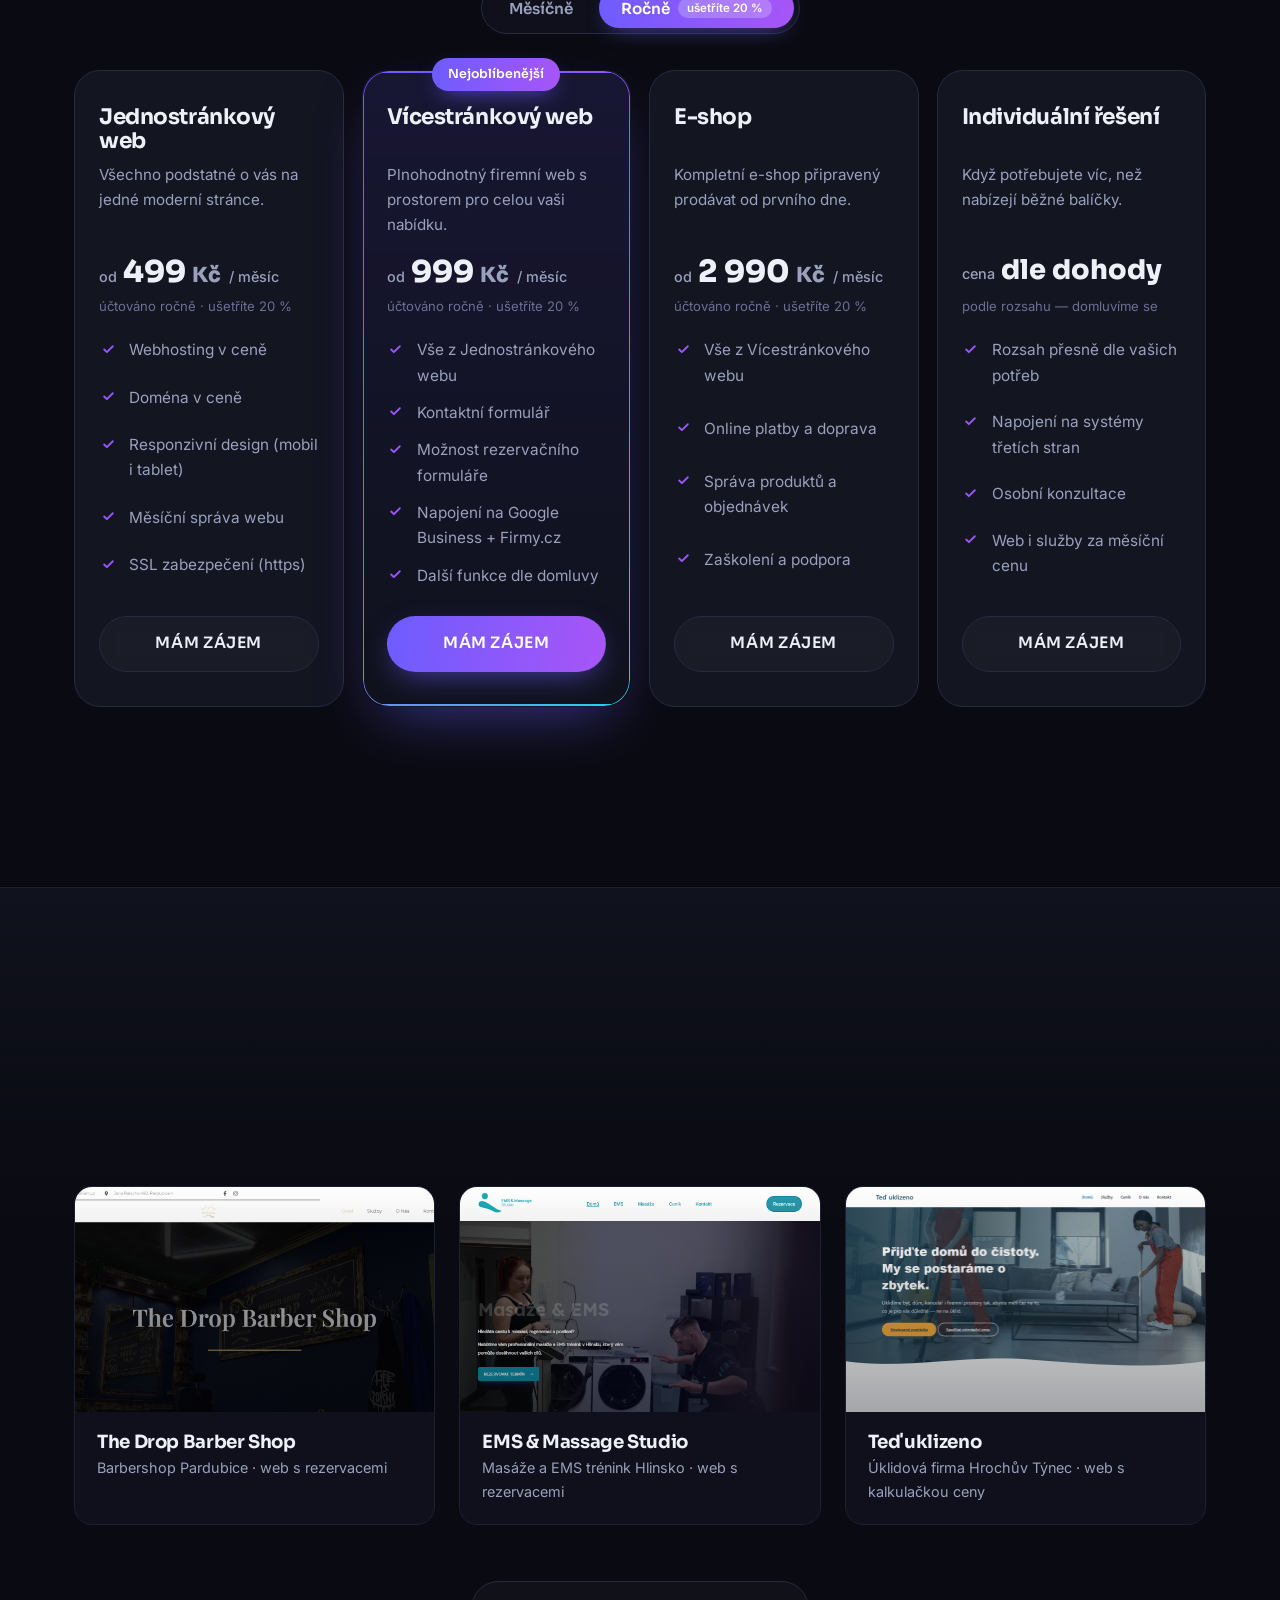
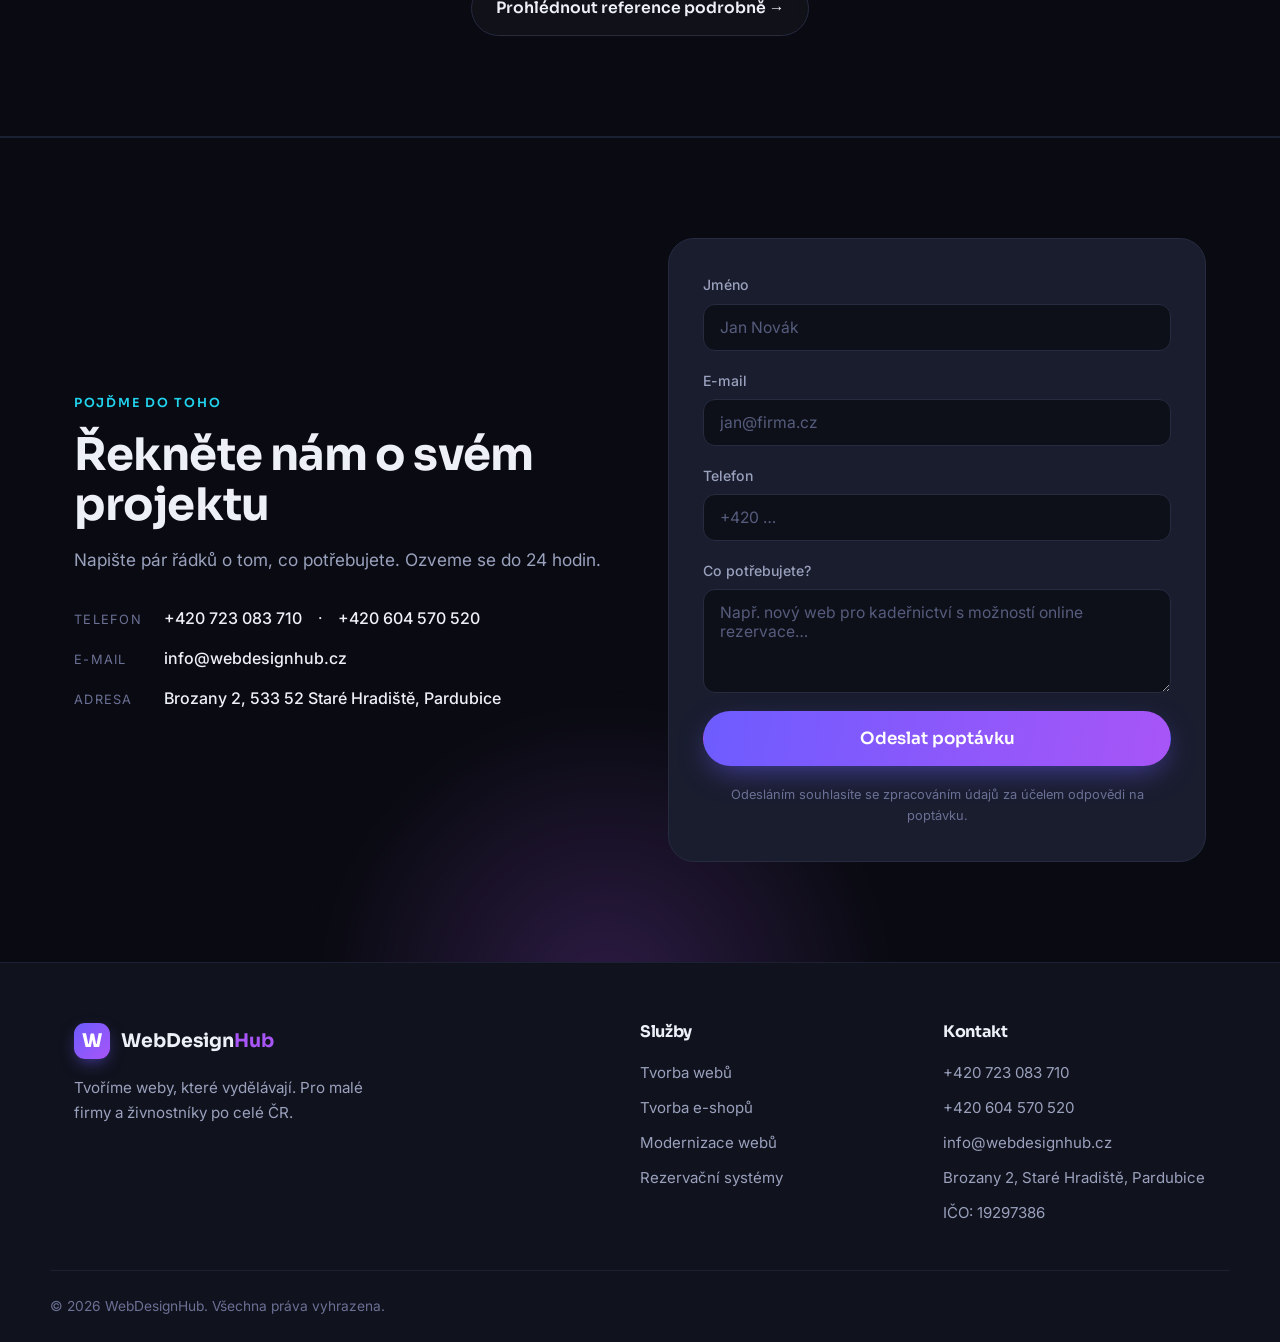
==== commit 3f98fc00: "Cenik: popisy balicku, vlastni navrh Co-Authored-By: Claude Opus 5.5 <noreply@anthropic.com>" ====
--- a/index.html
+++ b/index.html
@@ -277,7 +277,7 @@
       <div class="pricing">
         <article class="plan reveal">
           <h3 class="plan__name">Jednostránkový web</h3>
-          <p class="plan__desc">Rychle online za nejnižší cenu.</p>
+          <p class="plan__desc">Všechno podstatné o vás na jedné moderní stránce.</p>
           <div class="plan__price">
             <span class="plan__from">od</span>
             <span class="plan__amt" data-m="625" data-a="499">499</span>
@@ -298,7 +298,7 @@
         <article class="plan plan--featured reveal">
           <span class="plan__tag">Nejoblíbenější</span>
           <h3 class="plan__name">Vícestránkový web</h3>
-          <p class="plan__desc">Lepší viditelnost na Googlu.</p>
+          <p class="plan__desc">Plnohodnotný firemní web s prostorem pro celou vaši nabídku.</p>
           <div class="plan__price">
             <span class="plan__from">od</span>
             <span class="plan__amt" data-m="1 250" data-a="999">999</span>
@@ -318,7 +318,7 @@
 
         <article class="plan reveal">
           <h3 class="plan__name">E-shop</h3>
-          <p class="plan__desc">Prodávejte online 24 hodin denně.</p>
+          <p class="plan__desc">Kompletní e-shop připravený prodávat od prvního dne.</p>
           <div class="plan__price">
             <span class="plan__from">od</span>
             <span class="plan__amt" data-m="3 750" data-a="2 990">2 990</span>
@@ -337,7 +337,7 @@
 
         <article class="plan reveal">
           <h3 class="plan__name">Individuální řešení</h3>
-          <p class="plan__desc">Řešení přesně podle vašich potřeb.</p>
+          <p class="plan__desc">Když potřebujete víc, než nabízejí běžné balíčky.</p>
           <div class="plan__price plan__price--custom"><span class="plan__from">cena</span> dle dohody</div>
           <p class="plan__bill">podle rozsahu — domluvíme se</p>
           <ul class="plan__list">
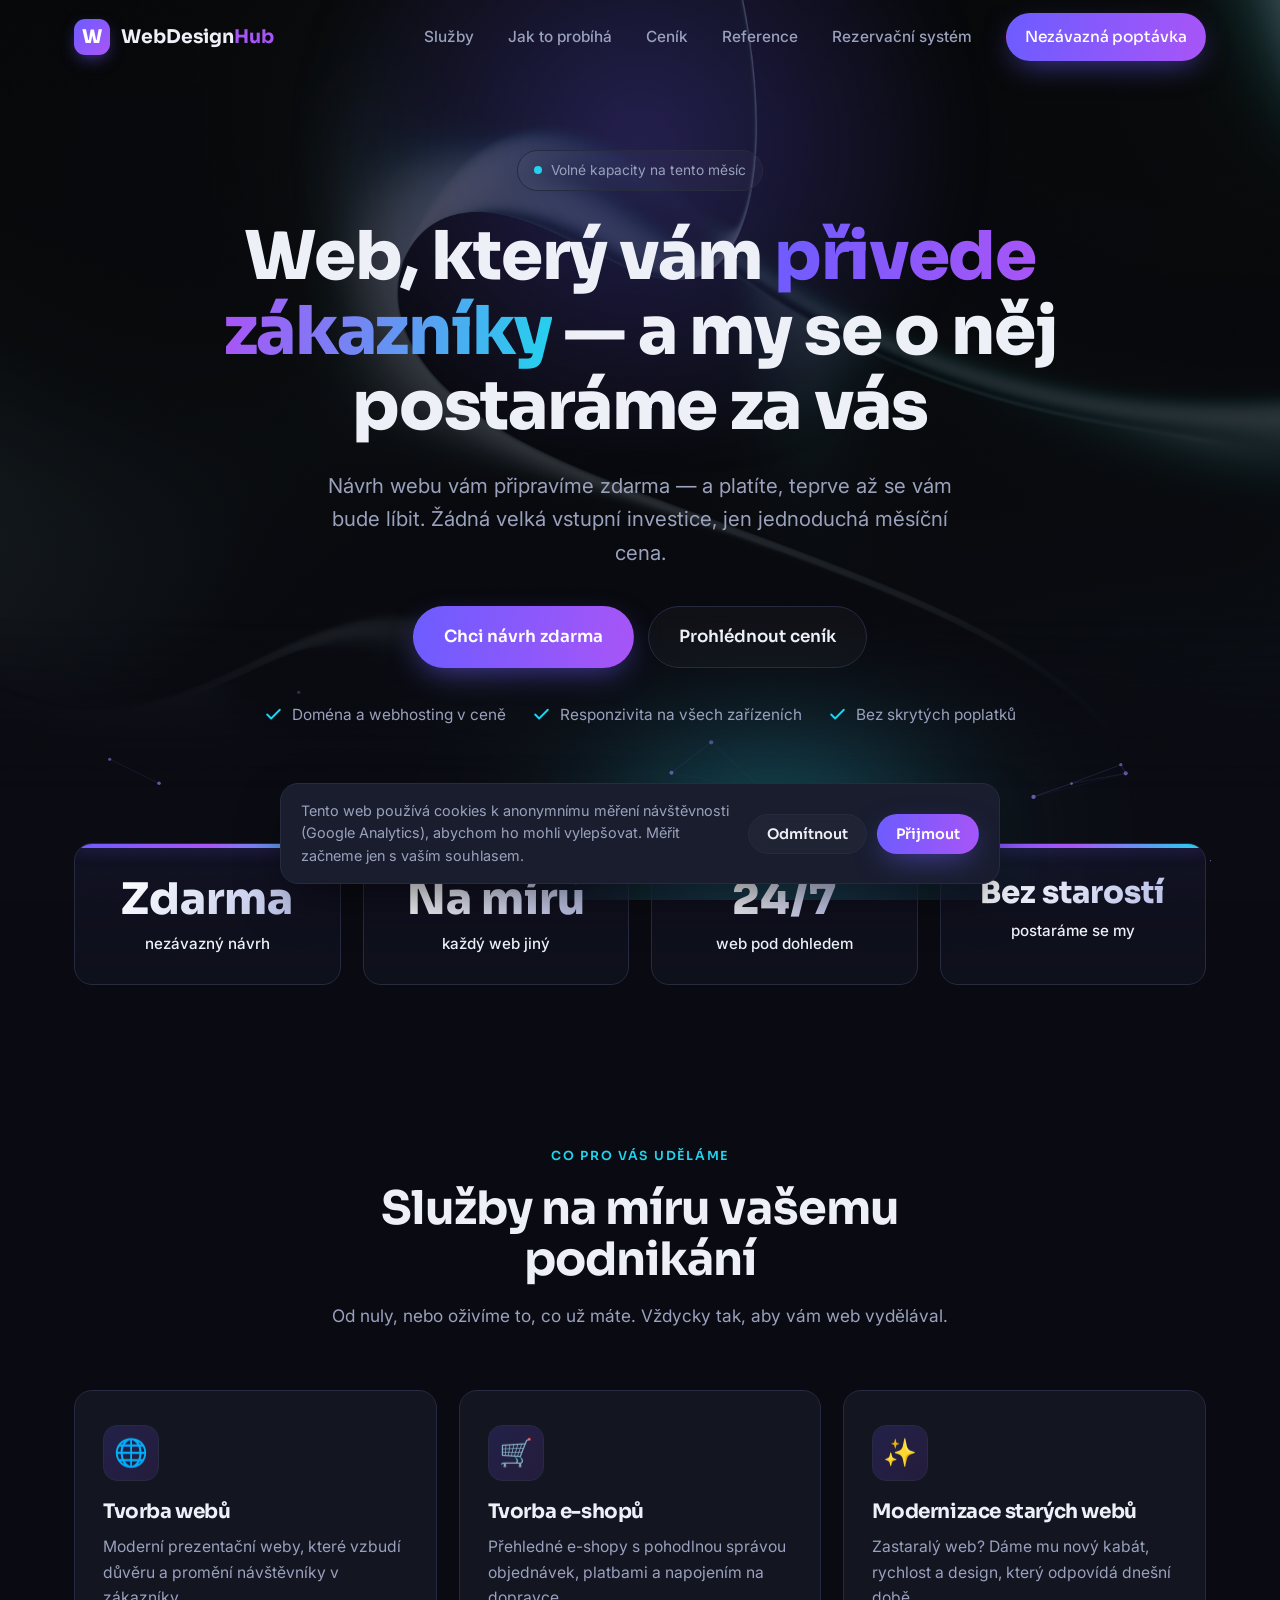
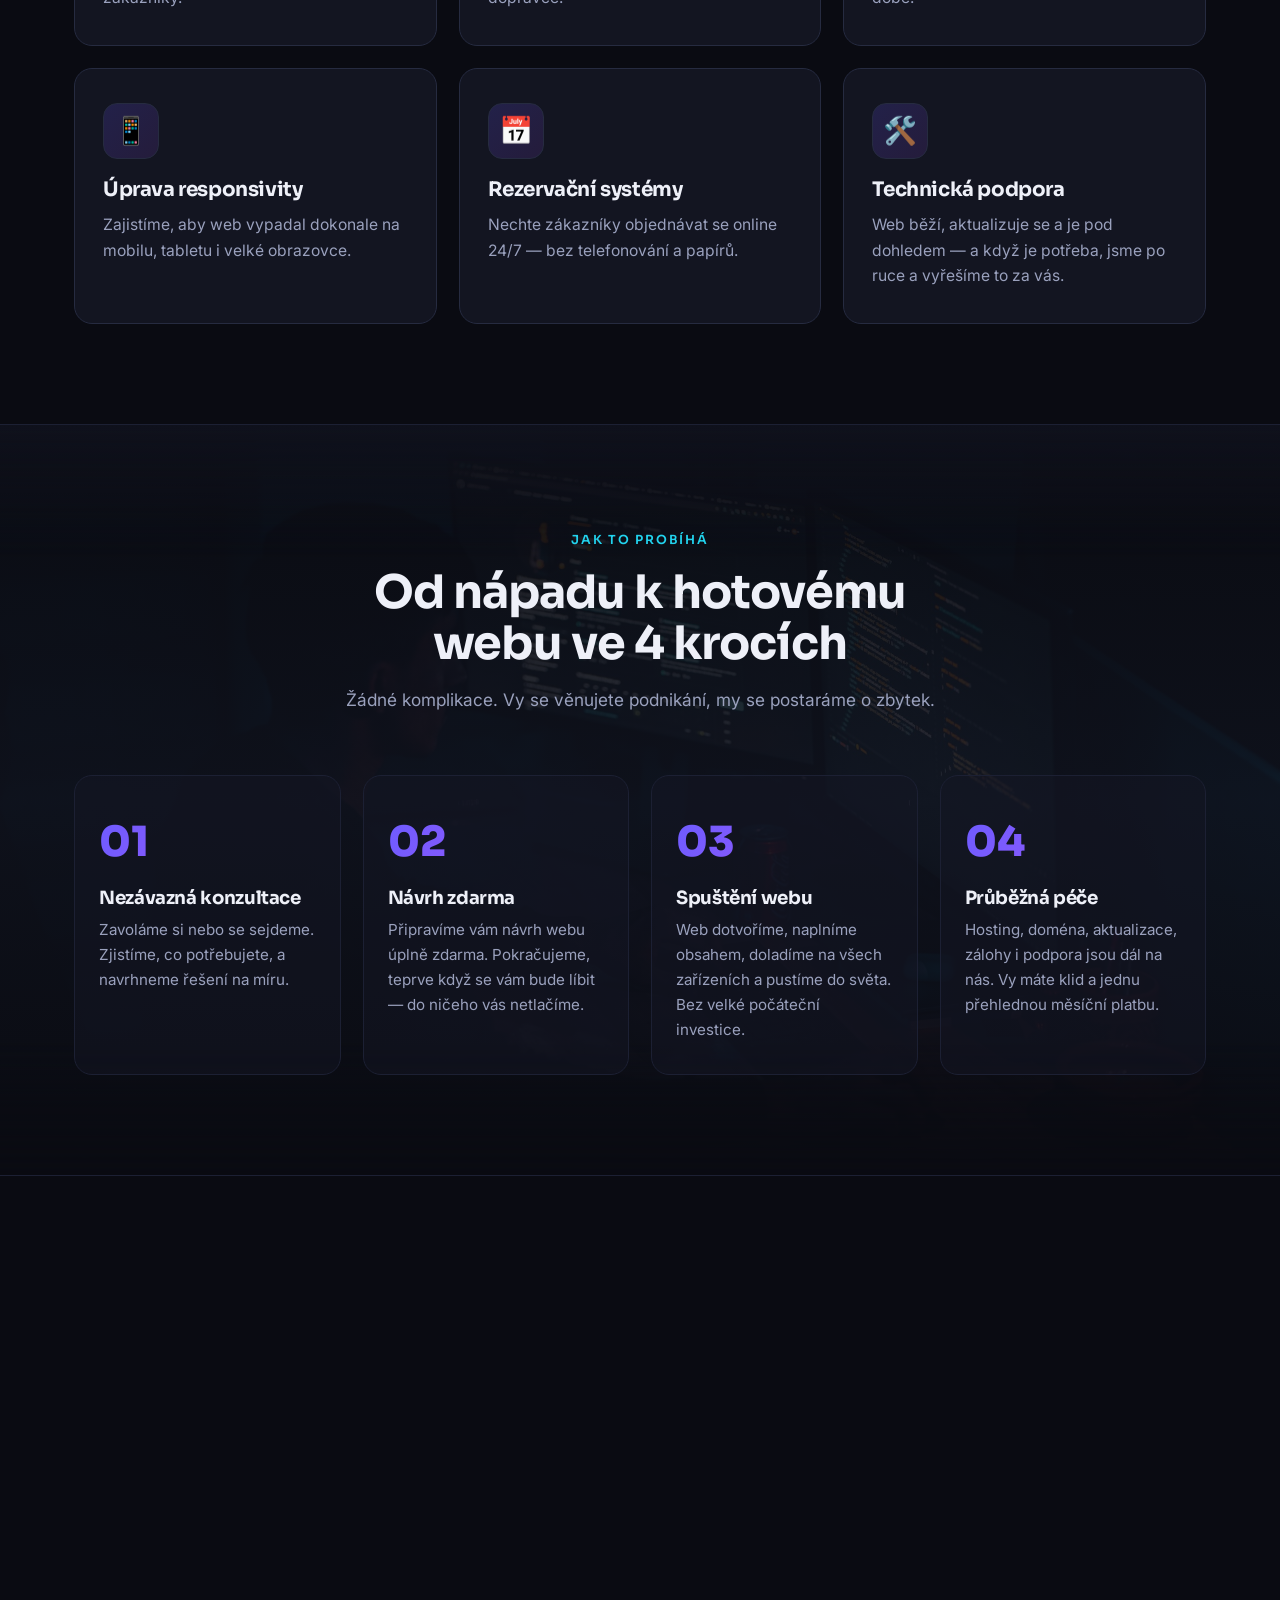
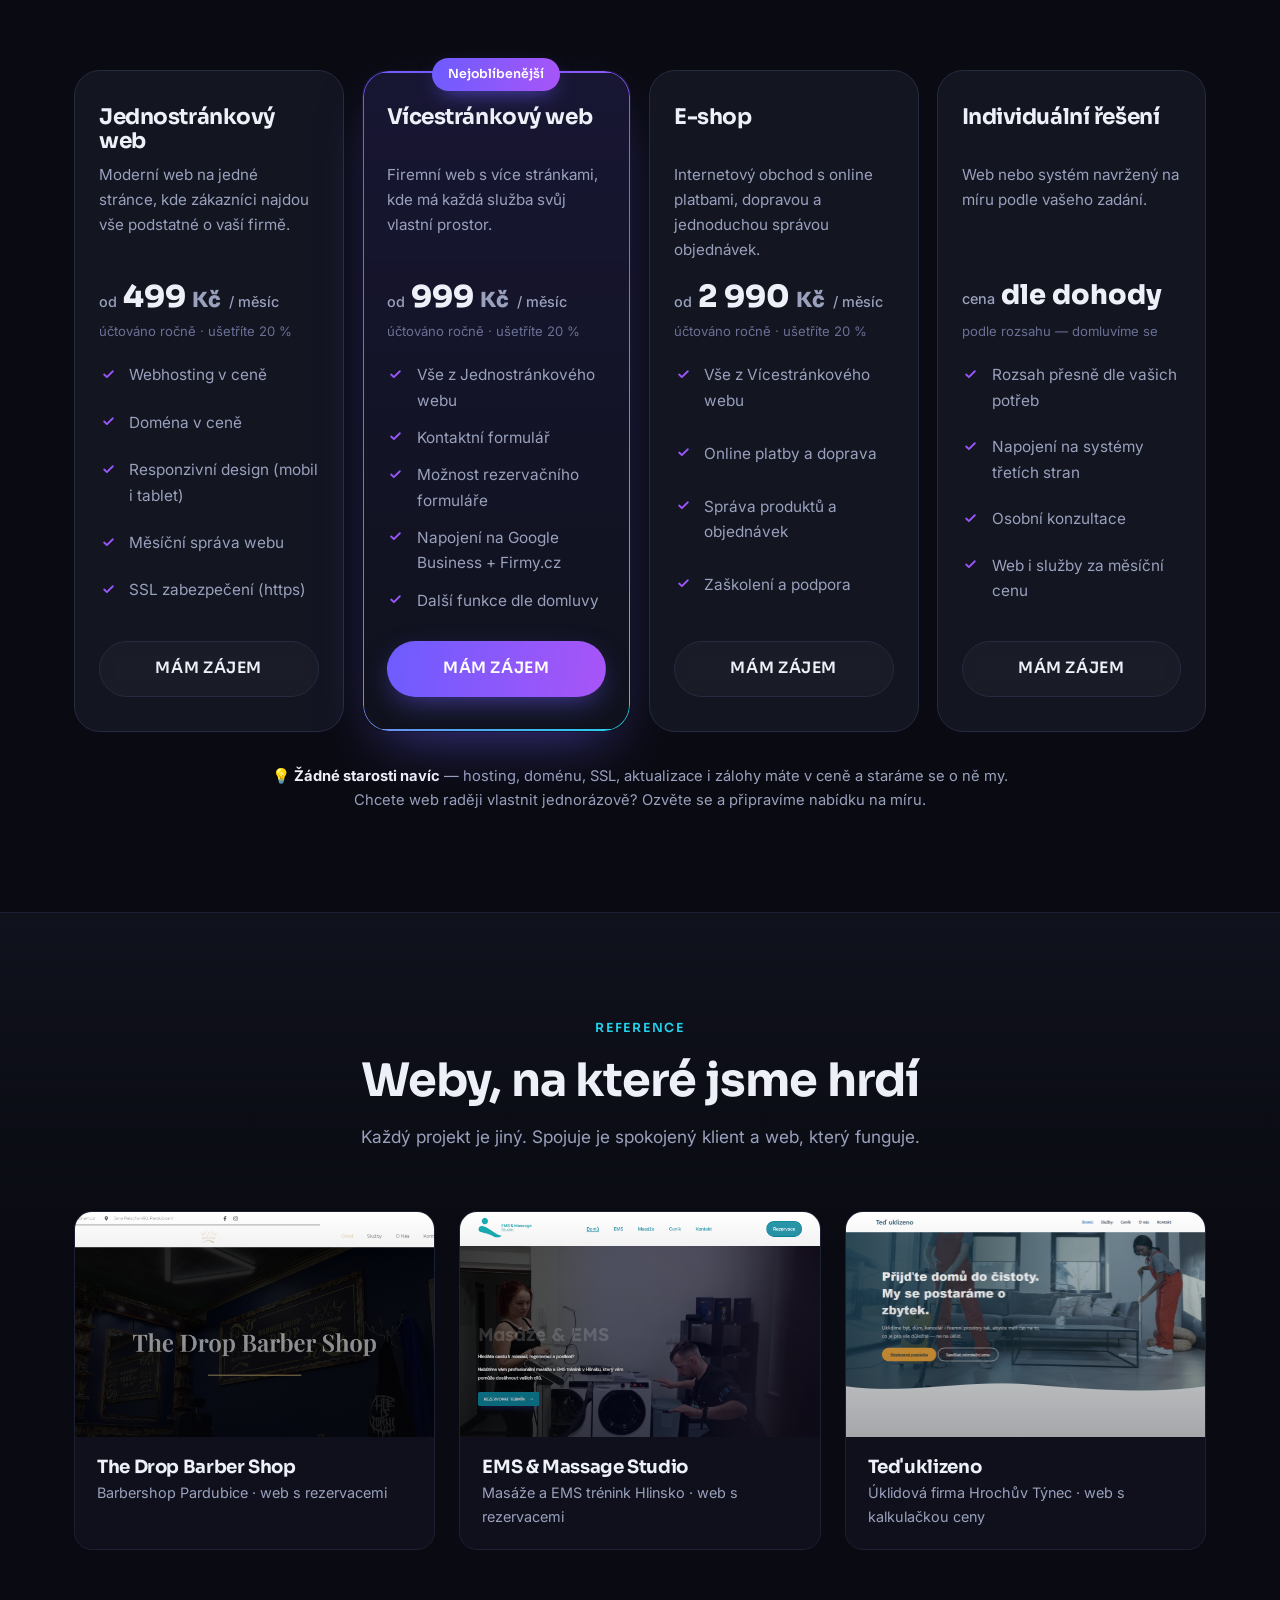
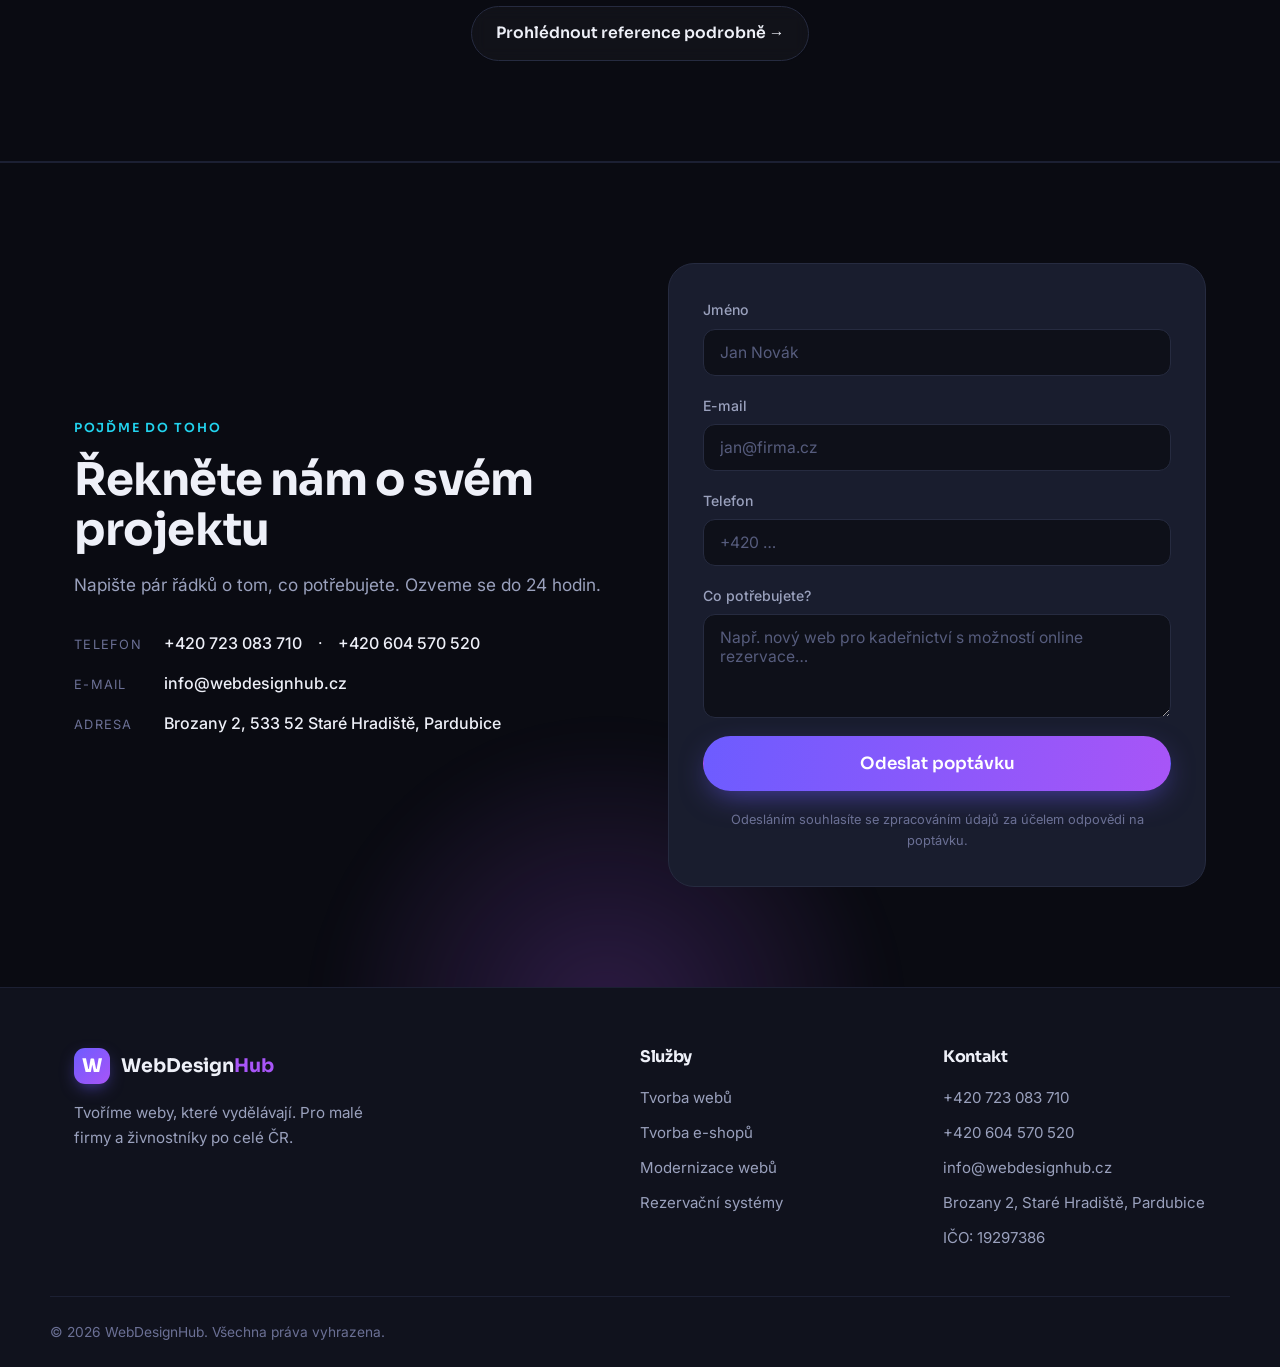
==== commit 541e8b59: "Cenik: popisy jako prirozena veta o nabidce Co-Authored-By: Claude Opus 5.5 <noreply@anthropic.com>" ====
--- a/index.html
+++ b/index.html
@@ -277,7 +277,7 @@
       <div class="pricing">
         <article class="plan reveal">
           <h3 class="plan__name">Jednostránkový web</h3>
-          <p class="plan__desc">Všechno podstatné o vás na jedné moderní stránce.</p>
+          <p class="plan__desc">Moderní web na jedné stránce, kde zákazníci najdou vše podstatné o vaší firmě.</p>
           <div class="plan__price">
             <span class="plan__from">od</span>
             <span class="plan__amt" data-m="625" data-a="499">499</span>
@@ -298,7 +298,7 @@
         <article class="plan plan--featured reveal">
           <span class="plan__tag">Nejoblíbenější</span>
           <h3 class="plan__name">Vícestránkový web</h3>
-          <p class="plan__desc">Plnohodnotný firemní web s prostorem pro celou vaši nabídku.</p>
+          <p class="plan__desc">Firemní web s více stránkami, kde má každá služba svůj vlastní prostor.</p>
           <div class="plan__price">
             <span class="plan__from">od</span>
             <span class="plan__amt" data-m="1 250" data-a="999">999</span>
@@ -318,7 +318,7 @@
 
         <article class="plan reveal">
           <h3 class="plan__name">E-shop</h3>
-          <p class="plan__desc">Kompletní e-shop připravený prodávat od prvního dne.</p>
+          <p class="plan__desc">Internetový obchod s online platbami, dopravou a jednoduchou správou objednávek.</p>
           <div class="plan__price">
             <span class="plan__from">od</span>
             <span class="plan__amt" data-m="3 750" data-a="2 990">2 990</span>
@@ -337,7 +337,7 @@
 
         <article class="plan reveal">
           <h3 class="plan__name">Individuální řešení</h3>
-          <p class="plan__desc">Když potřebujete víc, než nabízejí běžné balíčky.</p>
+          <p class="plan__desc">Web nebo systém navržený na míru podle vašeho zadání.</p>
           <div class="plan__price plan__price--custom"><span class="plan__from">cena</span> dle dohody</div>
           <p class="plan__bill">podle rozsahu — domluvíme se</p>
           <ul class="plan__list">
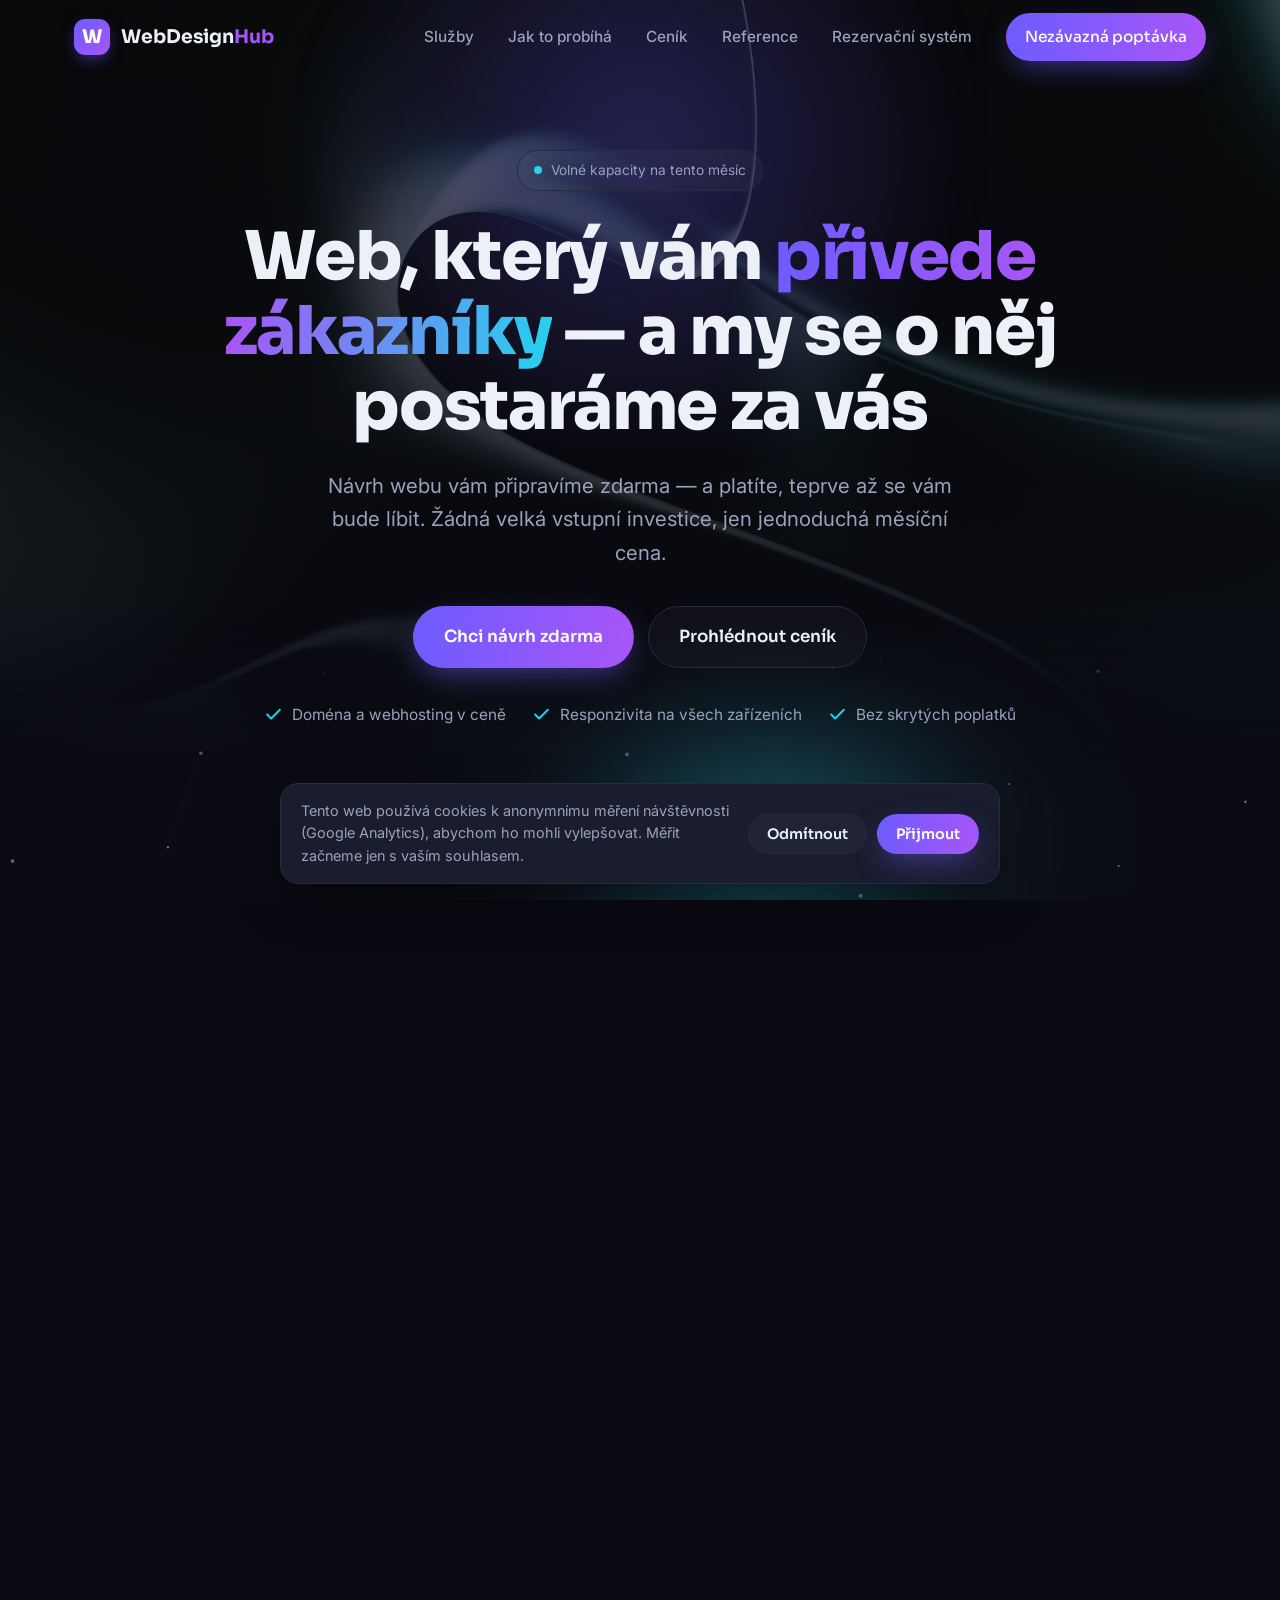
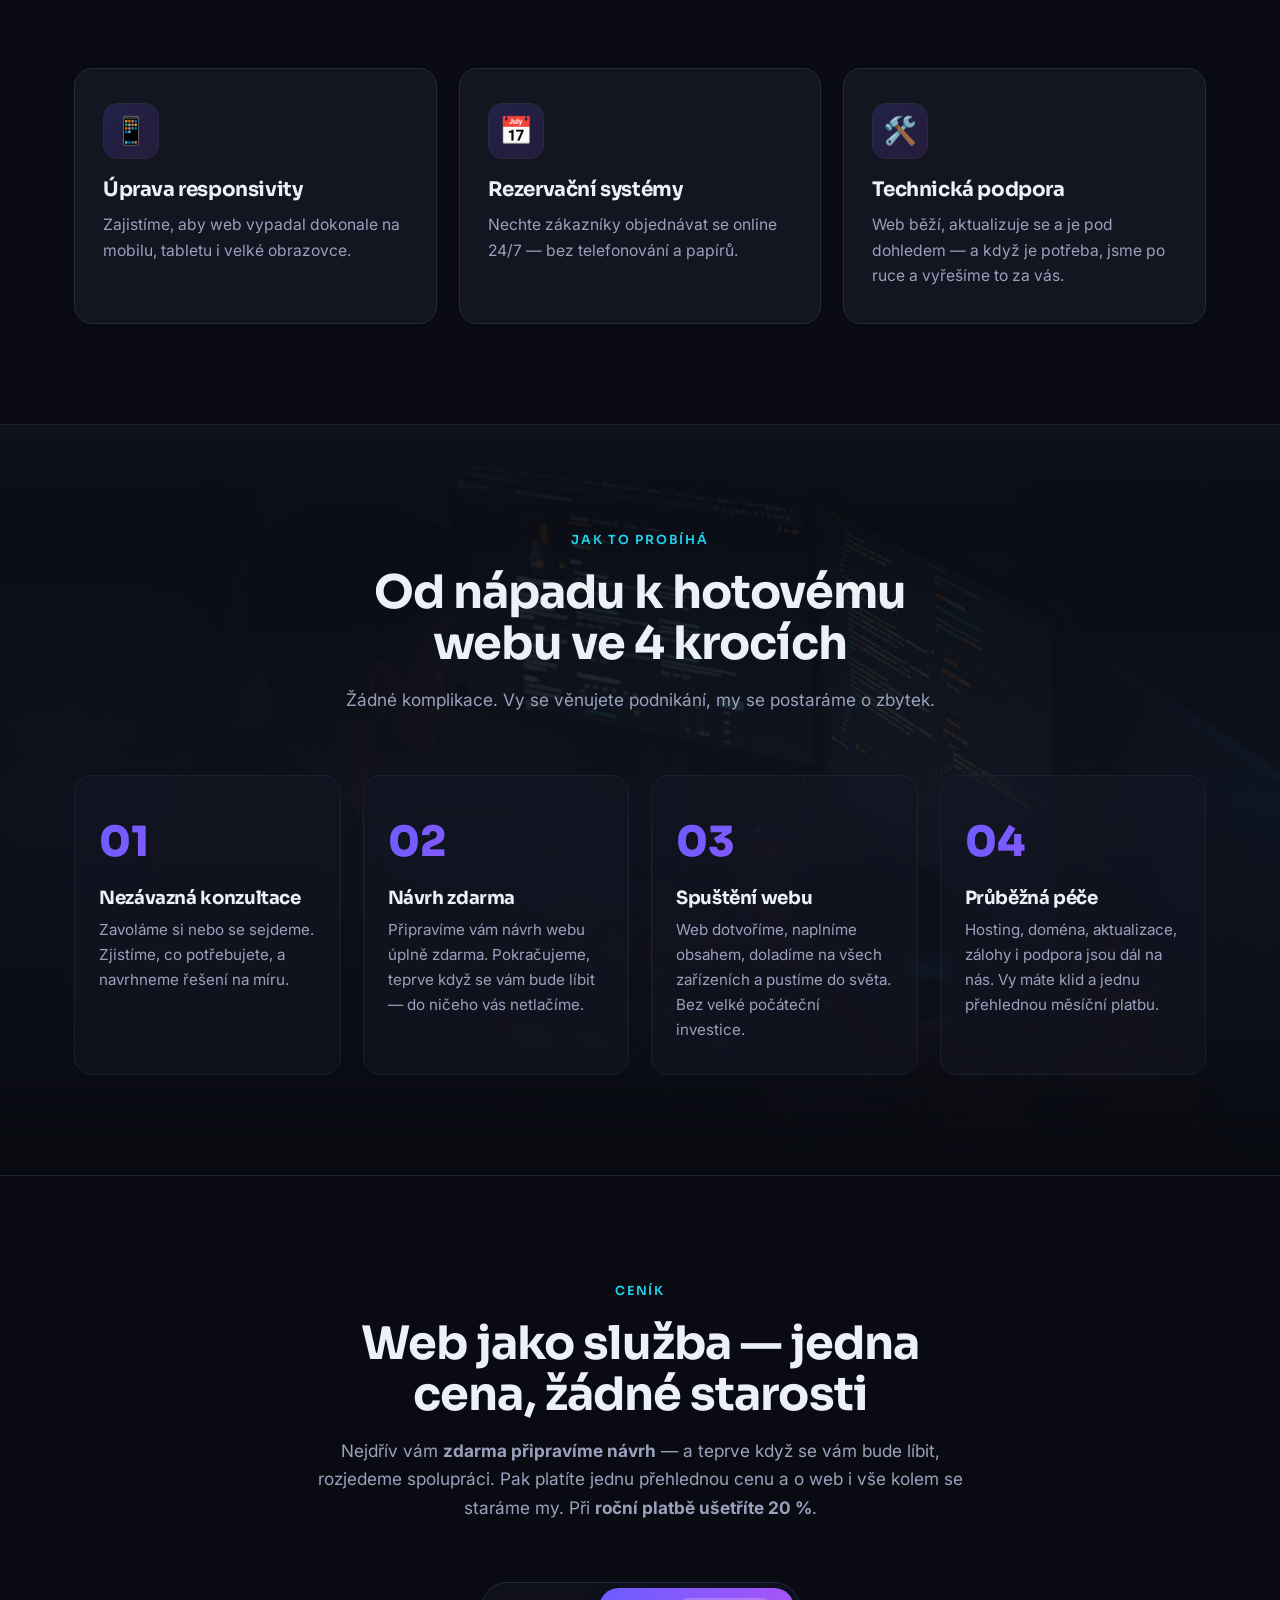
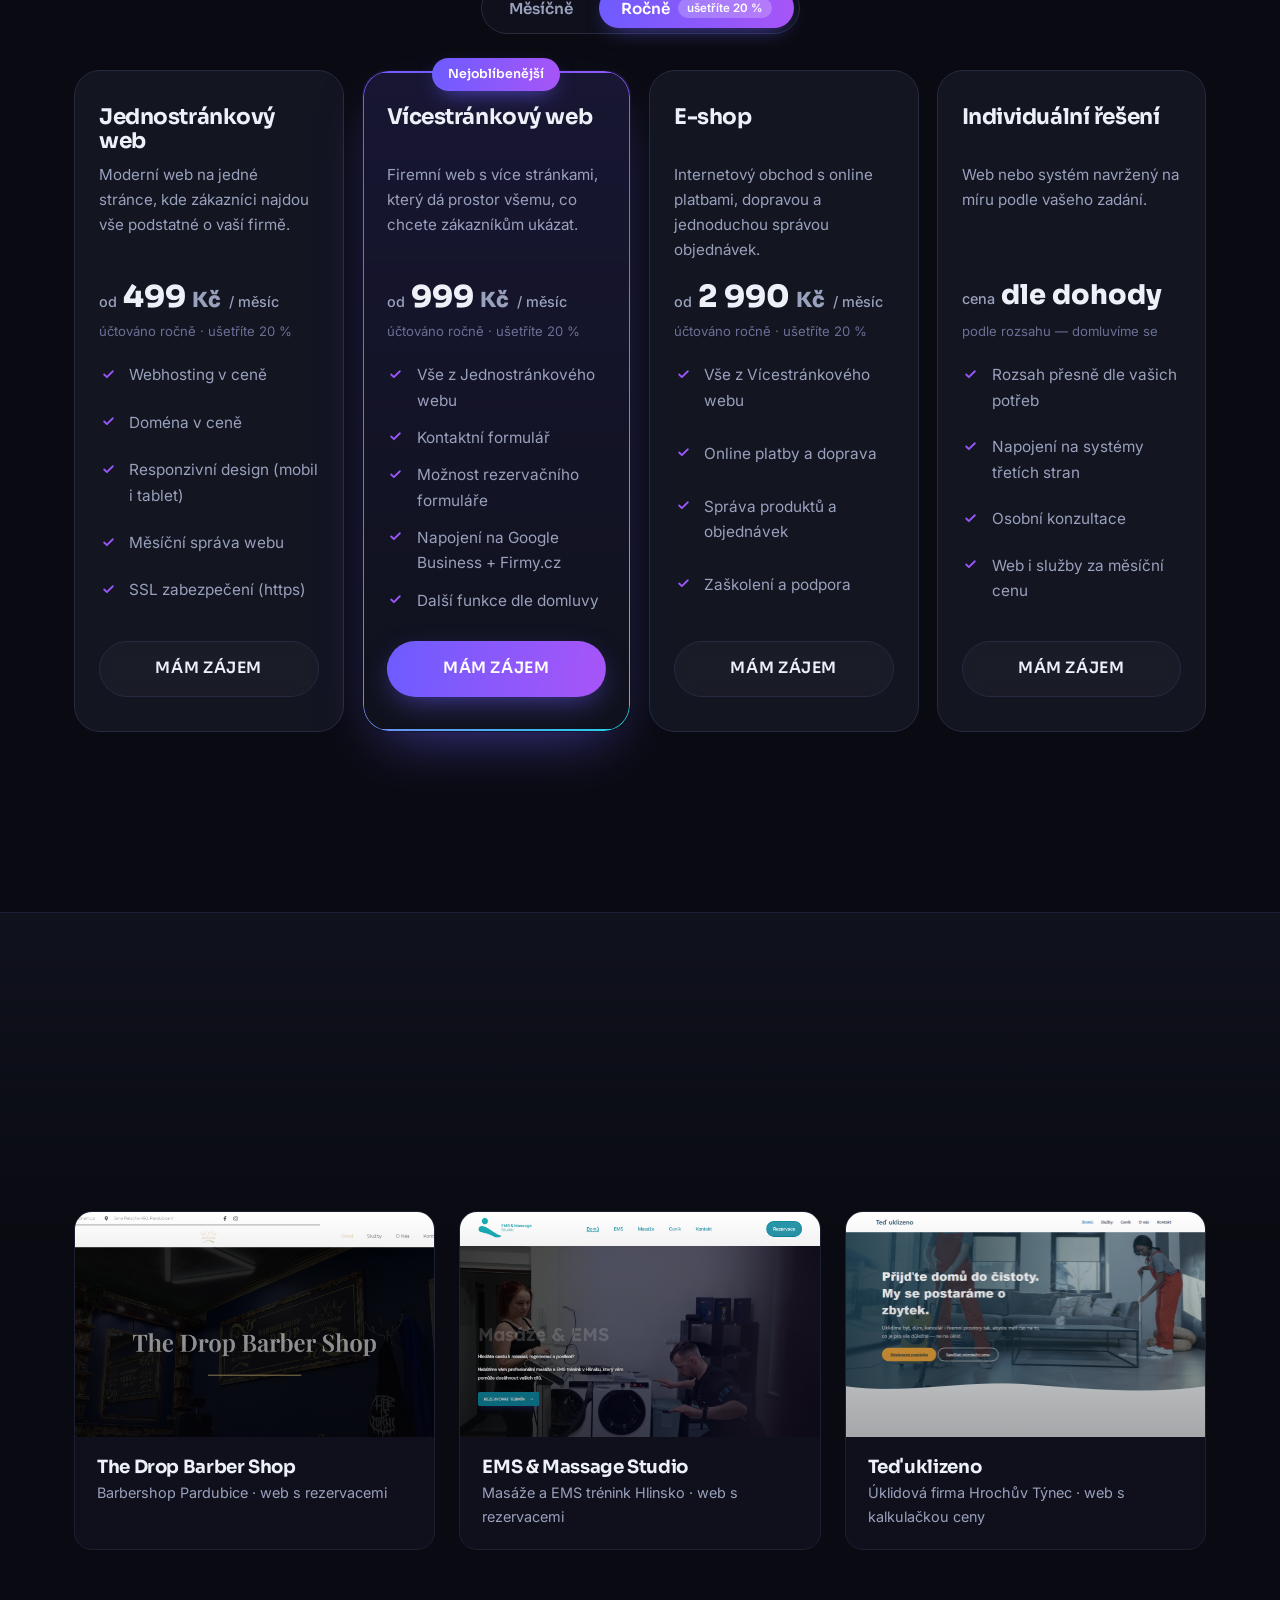
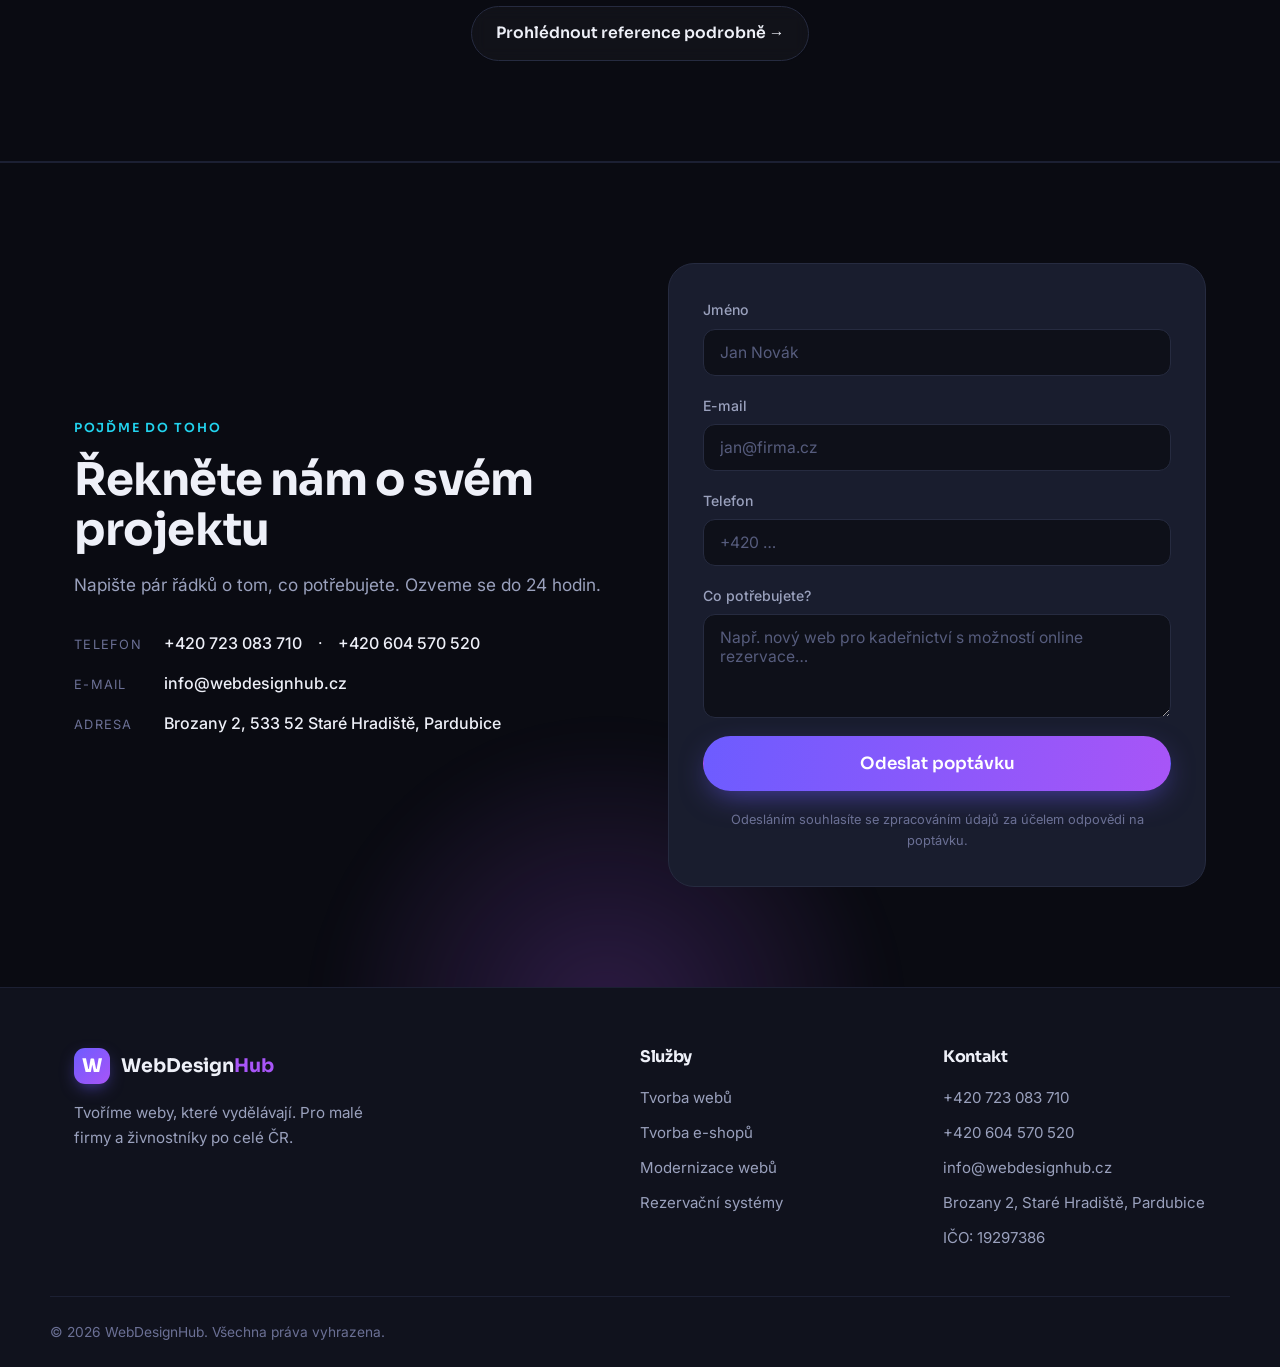
==== commit cab72426: "Cenik: popis vicestrankoveho webu Co-Authored-By: Claude Opus 5.5 <noreply@anthropic.com>" ====
--- a/index.html
+++ b/index.html
@@ -298,7 +298,7 @@
         <article class="plan plan--featured reveal">
           <span class="plan__tag">Nejoblíbenější</span>
           <h3 class="plan__name">Vícestránkový web</h3>
-          <p class="plan__desc">Firemní web s více stránkami, kde má každá služba svůj vlastní prostor.</p>
+          <p class="plan__desc">Firemní web s více stránkami, který dá prostor všemu, co chcete zákazníkům ukázat.</p>
           <div class="plan__price">
             <span class="plan__from">od</span>
             <span class="plan__amt" data-m="1 250" data-a="999">999</span>
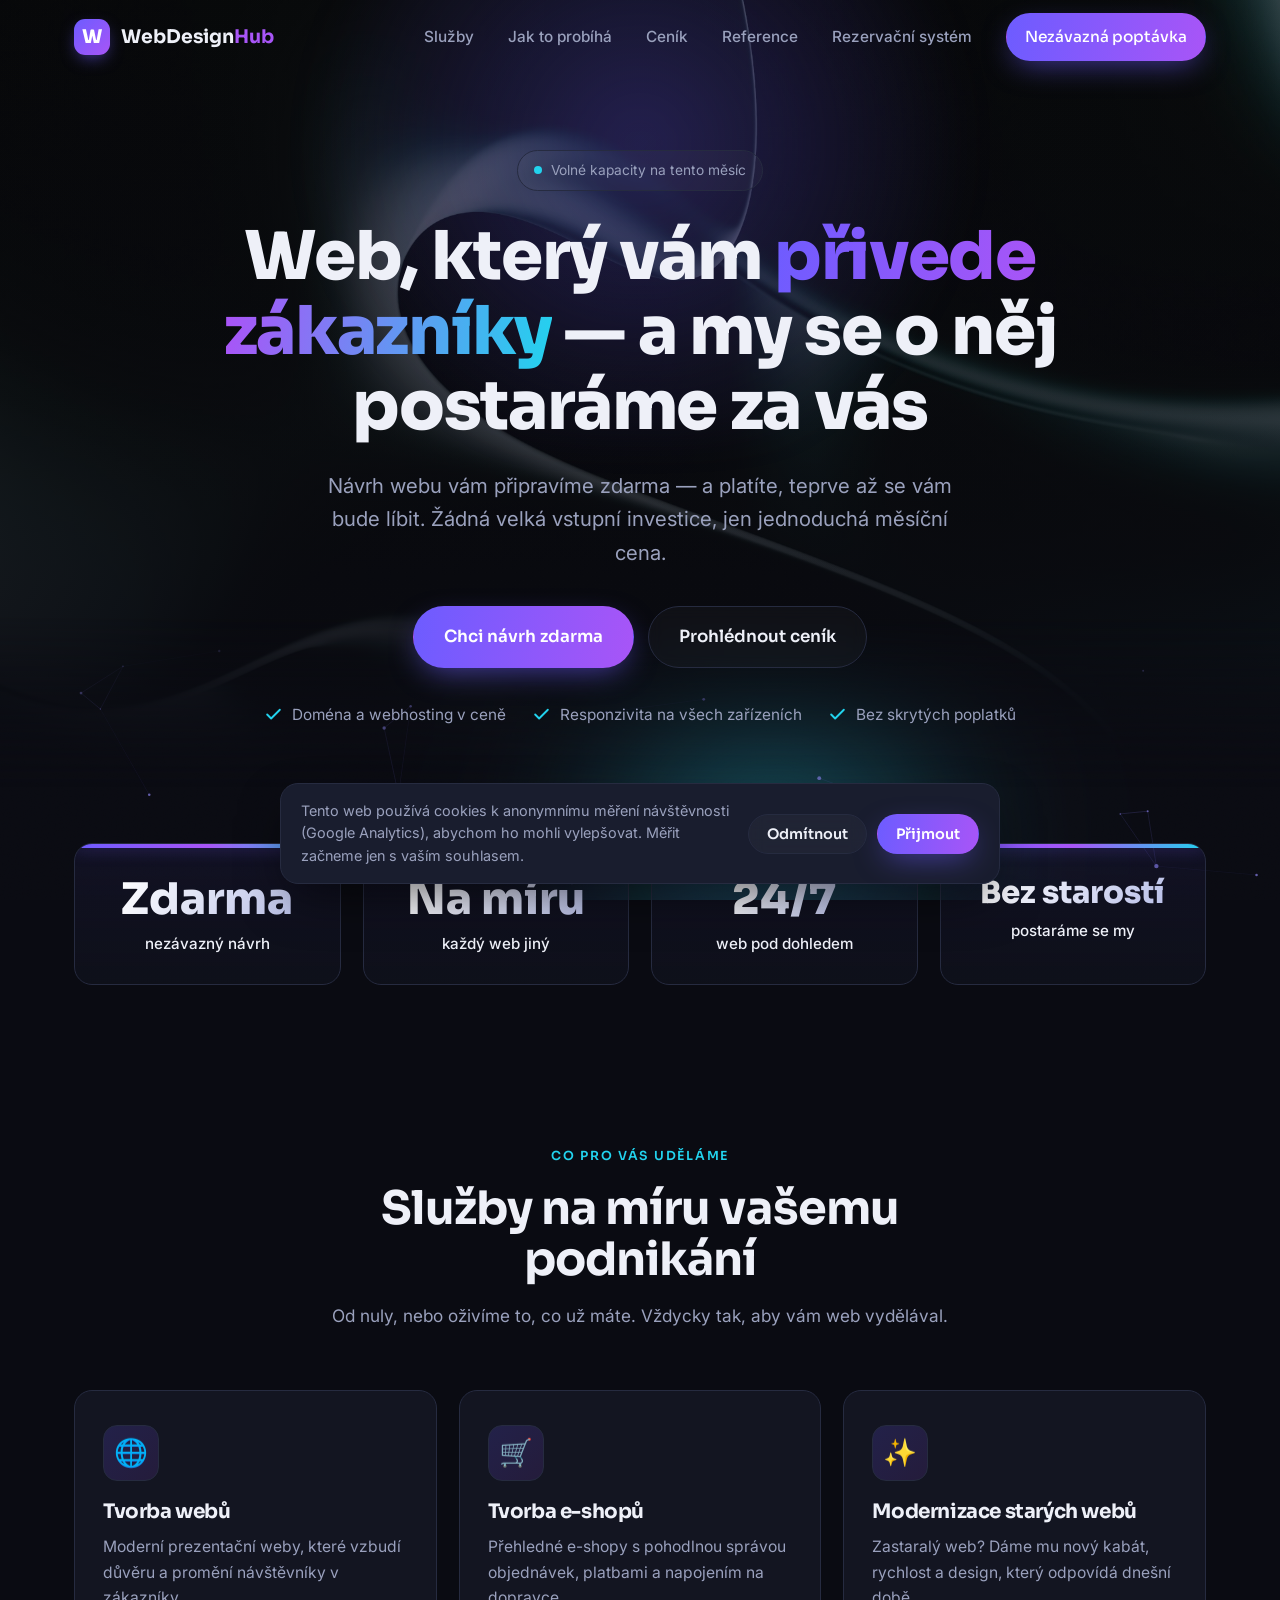
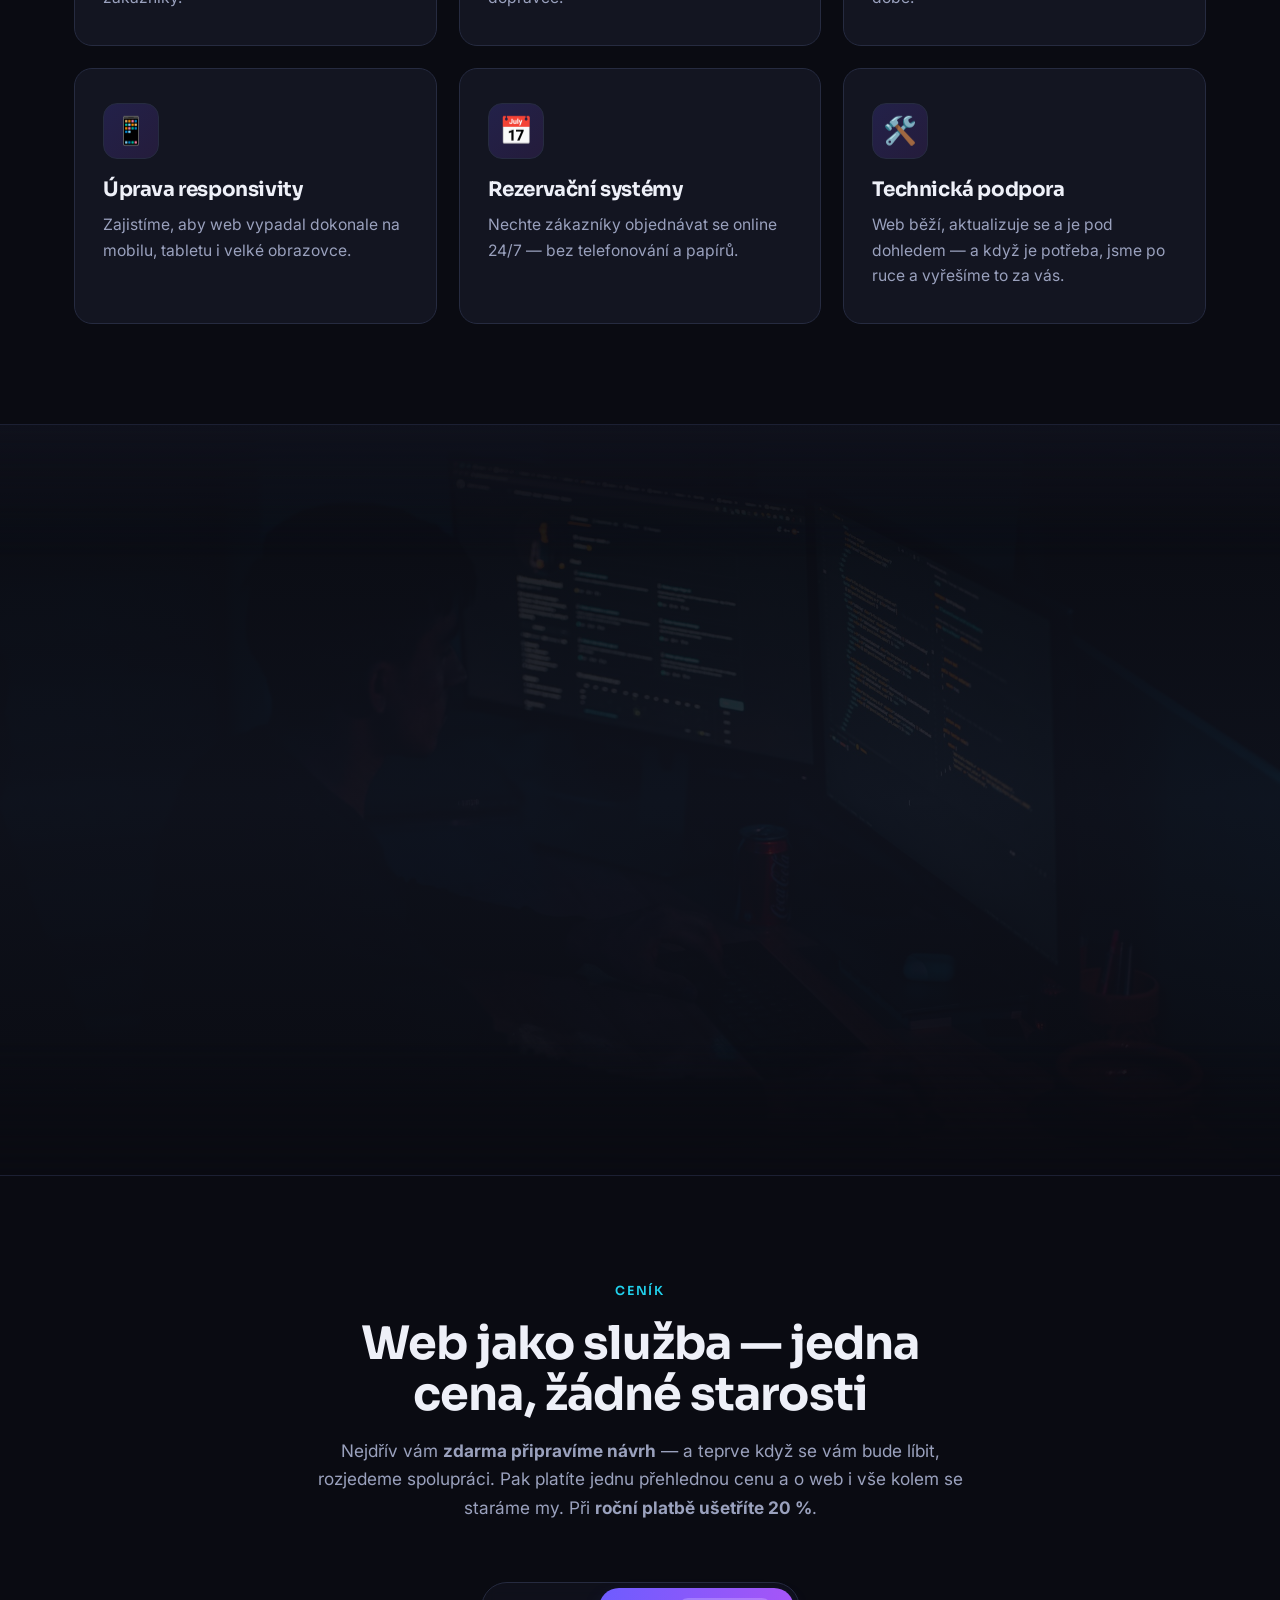
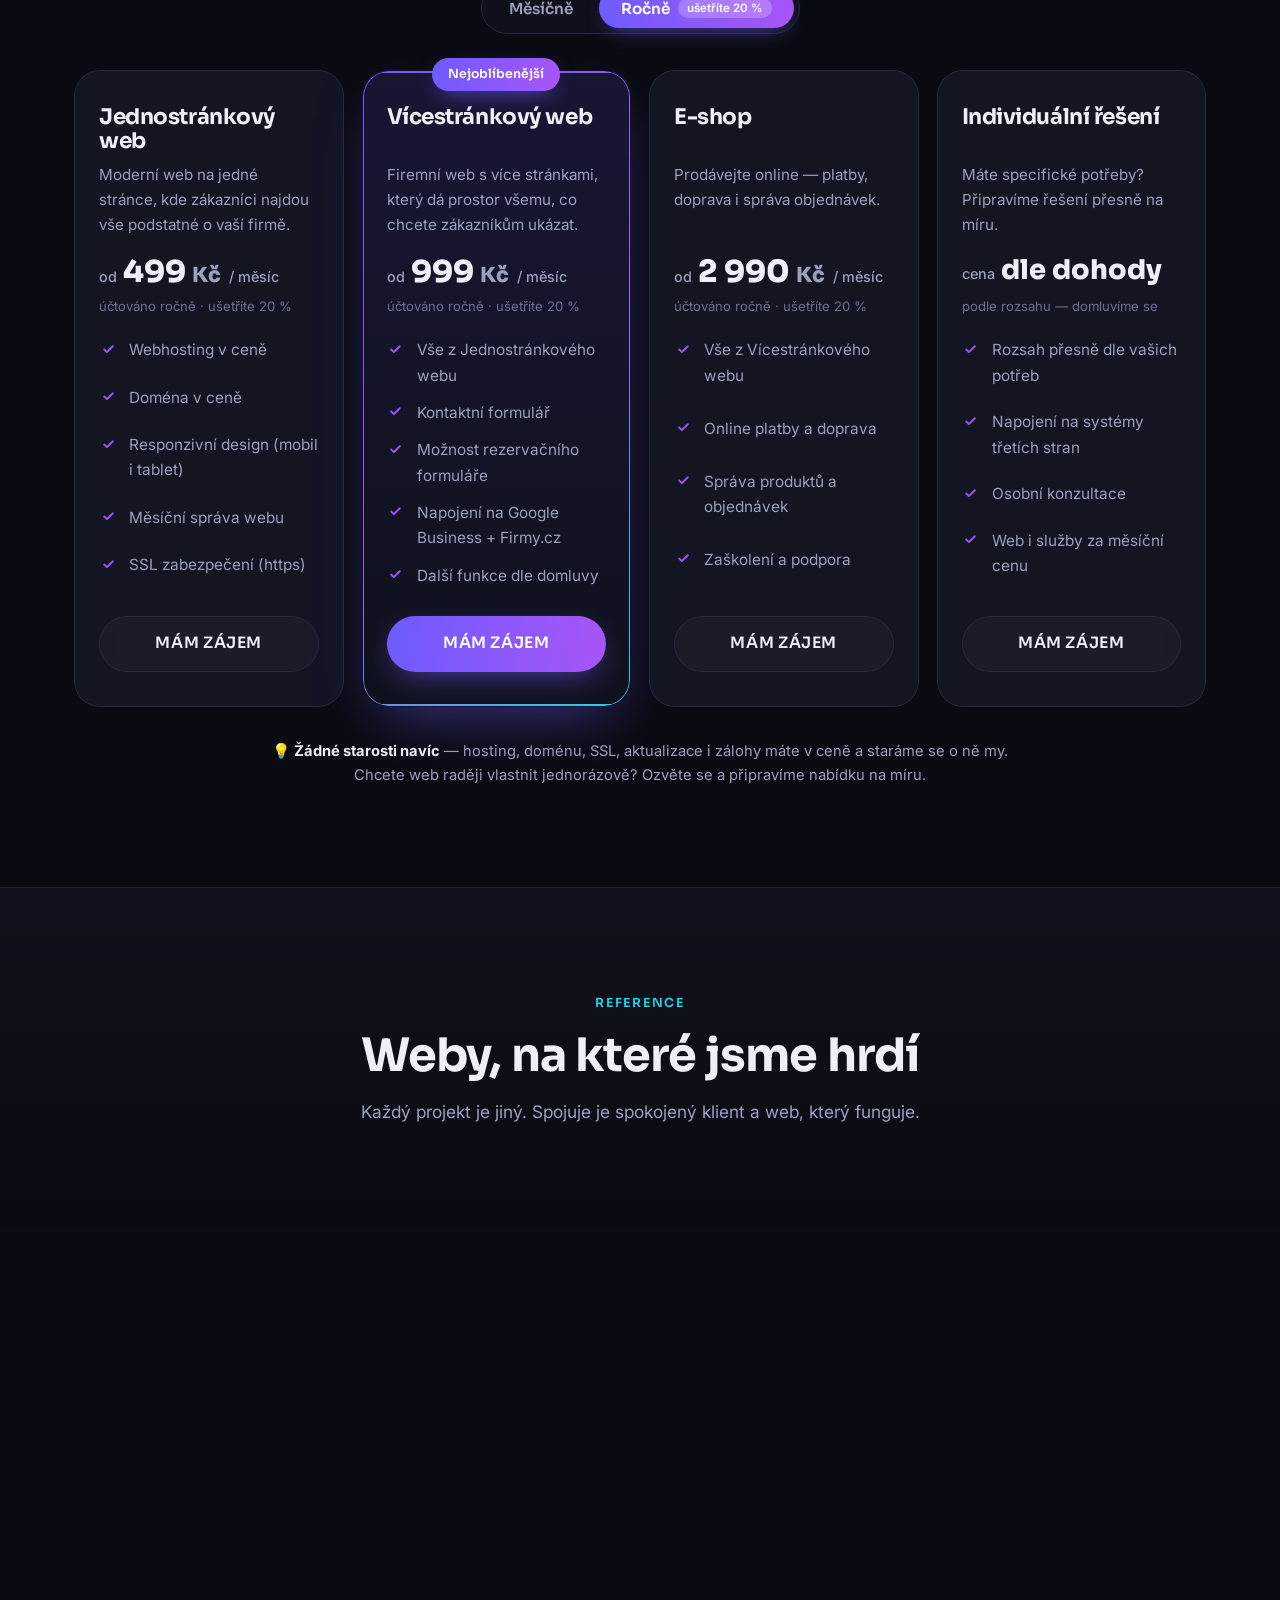
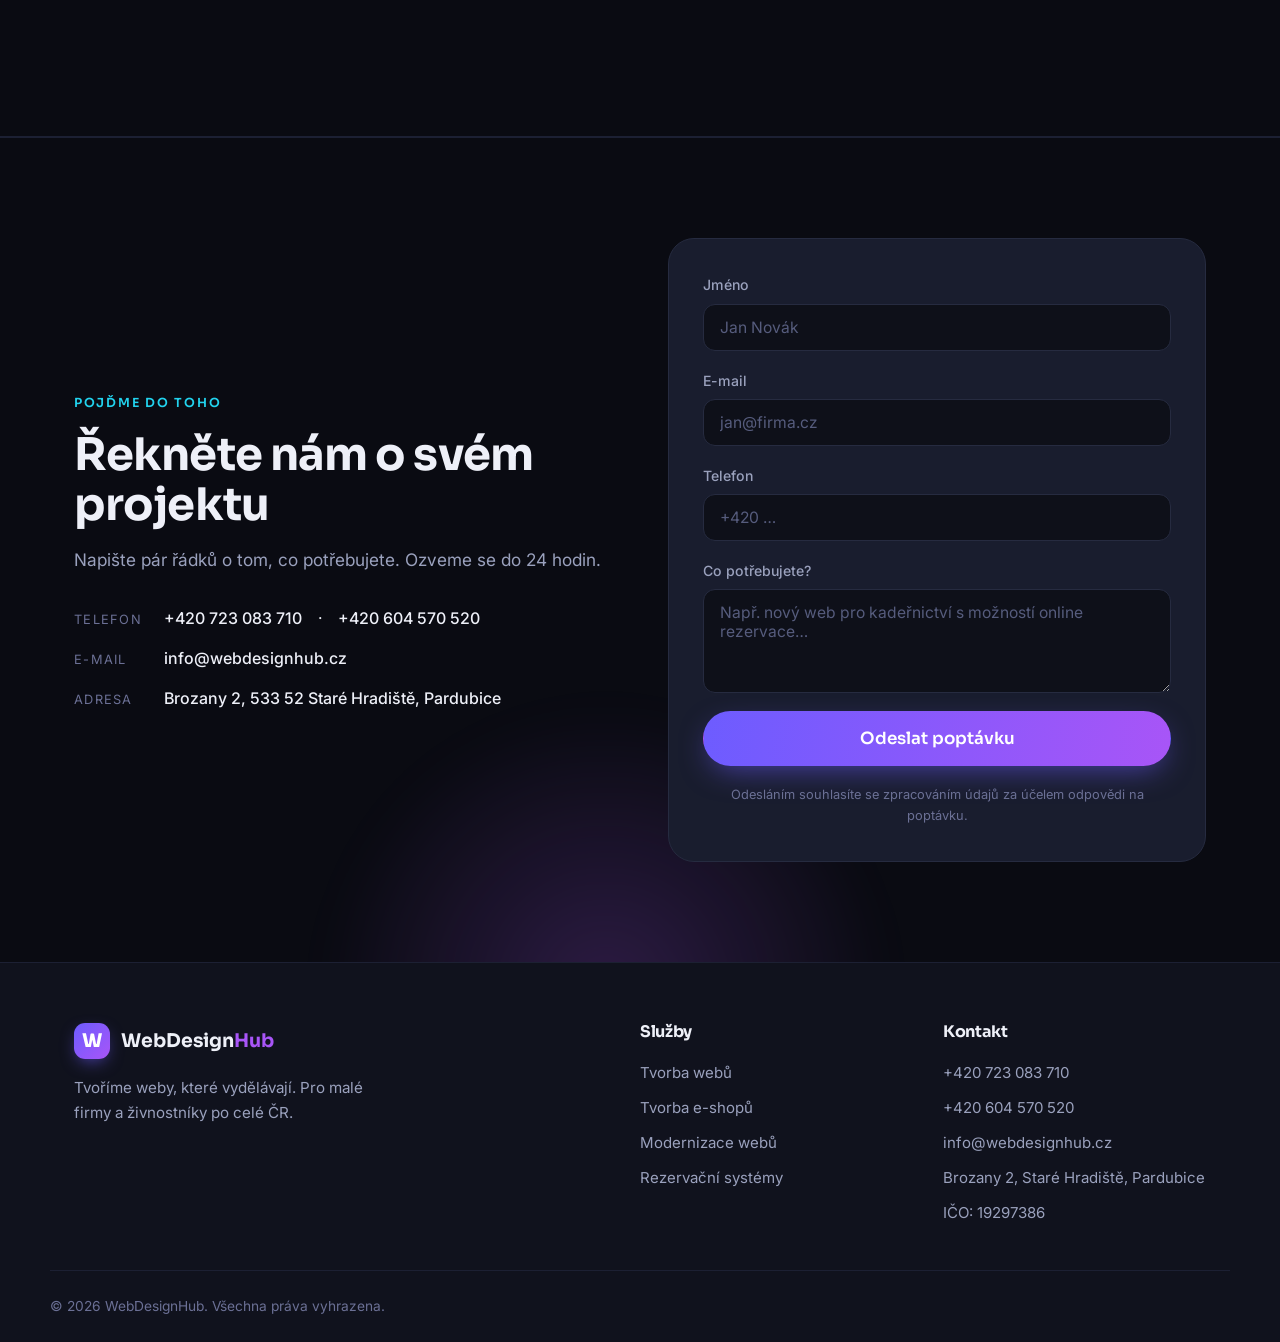
==== commit ce8e9800: "Cenik: e-shop a individualni reseni vraceny puvodni popisky Co-Authored-By: Claude Opus 5.5 <noreply" ====
--- a/index.html
+++ b/index.html
@@ -318,7 +318,7 @@
 
         <article class="plan reveal">
           <h3 class="plan__name">E-shop</h3>
-          <p class="plan__desc">Internetový obchod s online platbami, dopravou a jednoduchou správou objednávek.</p>
+          <p class="plan__desc">Prodávejte online — platby, doprava i správa objednávek.</p>
           <div class="plan__price">
             <span class="plan__from">od</span>
             <span class="plan__amt" data-m="3 750" data-a="2 990">2 990</span>
@@ -337,7 +337,7 @@
 
         <article class="plan reveal">
           <h3 class="plan__name">Individuální řešení</h3>
-          <p class="plan__desc">Web nebo systém navržený na míru podle vašeho zadání.</p>
+          <p class="plan__desc">Máte specifické potřeby? Připravíme řešení přesně na míru.</p>
           <div class="plan__price plan__price--custom"><span class="plan__from">cena</span> dle dohody</div>
           <p class="plan__bill">podle rozsahu — domluvíme se</p>
           <ul class="plan__list">
